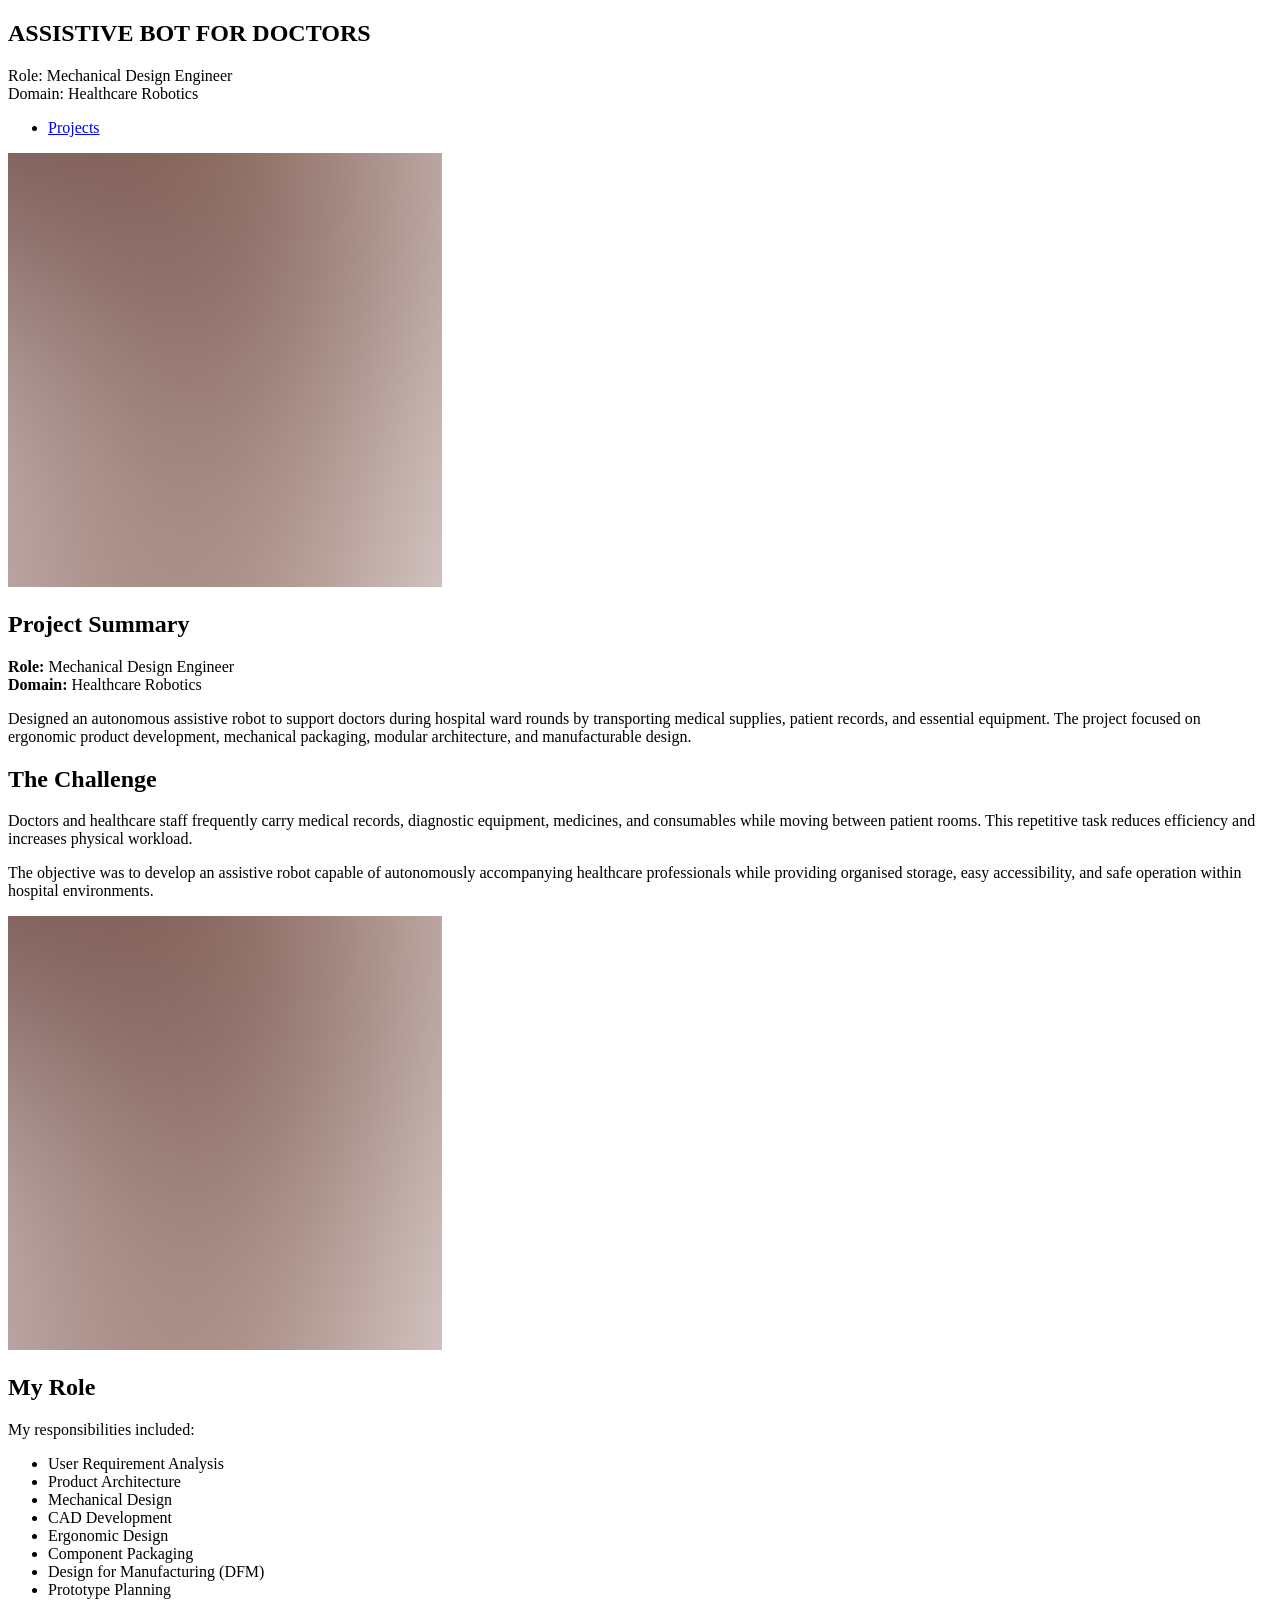
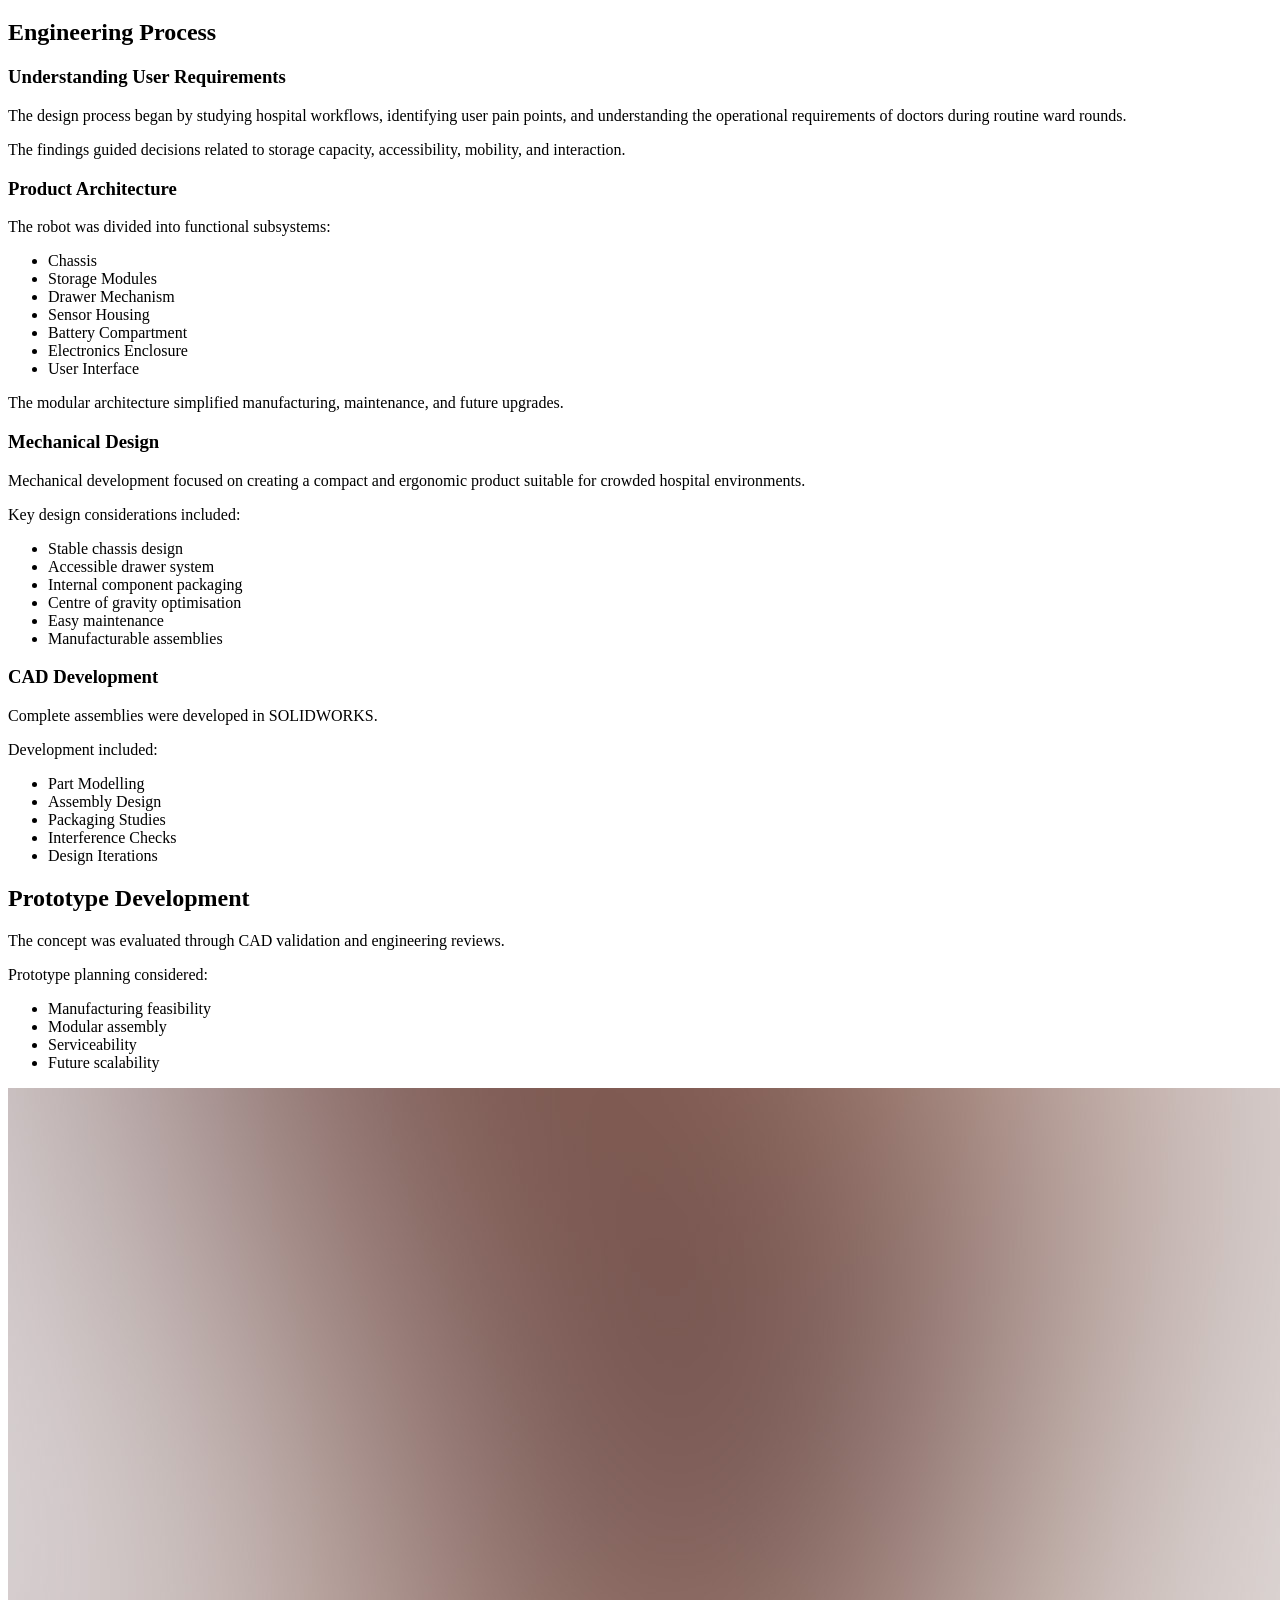
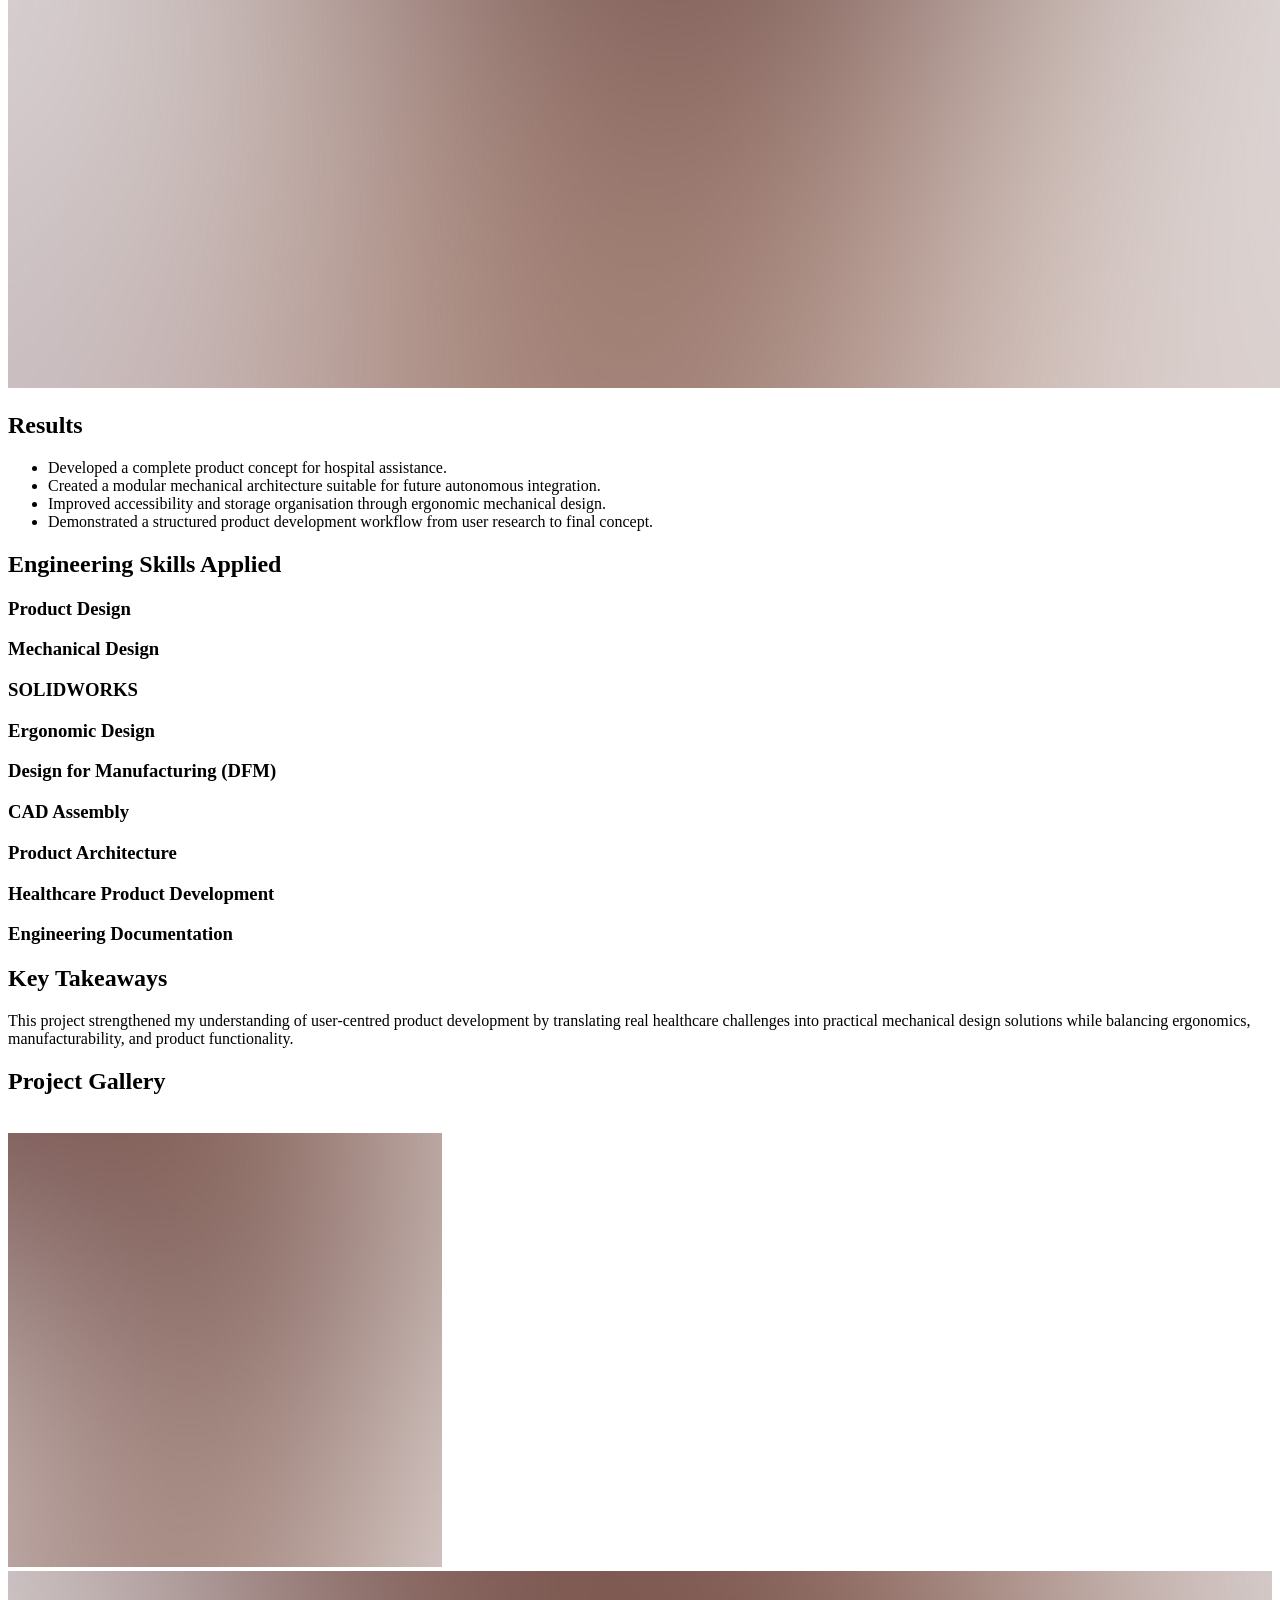
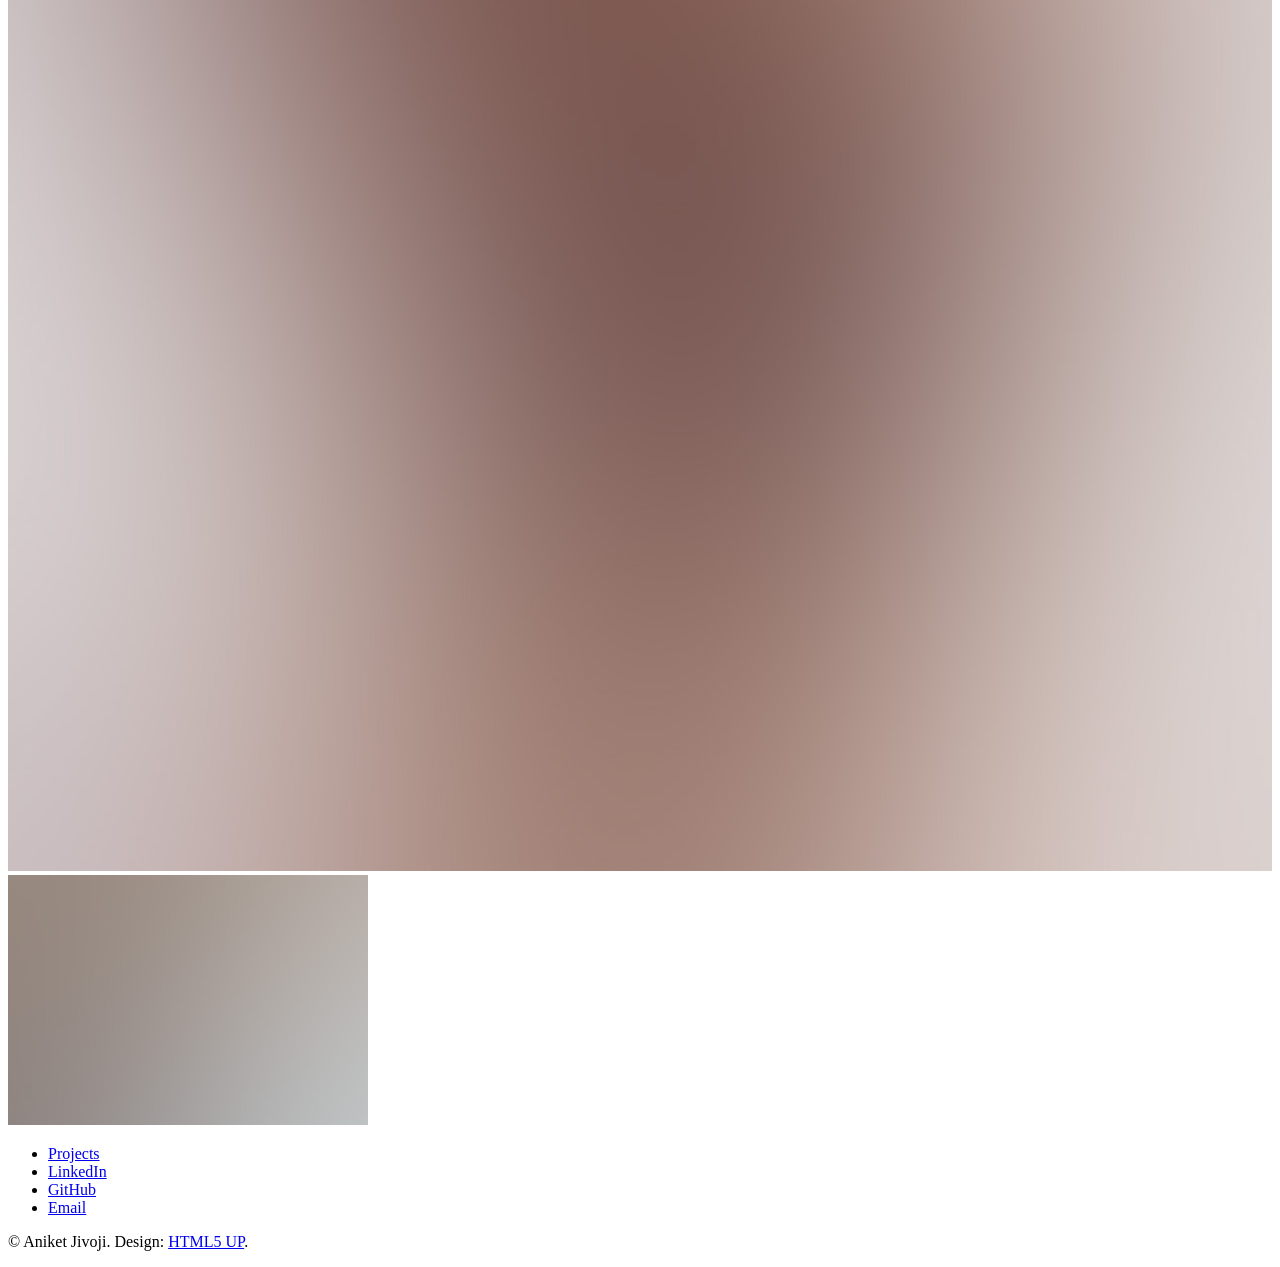
==== assistive-bot-for-doctors.html @ b78c5df2 "commit_2" ====
<!DOCTYPE HTML>
<!--
	Story by HTML5 UP
	html5up.net | @ajlkn
	Free for personal and commercial use under the CCA 3.0 license (html5up.net/license)
-->
<html>
	<head>
		<title>Assistive Bot for Doctors | Aniket Jivoji</title>
		<meta charset="utf-8" />
		<meta name="viewport" content="width=device-width, initial-scale=1, user-scalable=no" />
		<link rel="stylesheet" href="assets/css/main.css" />
		<noscript><link rel="stylesheet" href="assets/css/noscript.css" /></noscript>
	</head>
	<body class="is-preload">

		<!-- Wrapper -->
			<div id="wrapper" class="divided">

				<!-- Hero -->
					<section class="banner style1 orient-left content-align-left image-position-right fullscreen onload-image-fade-in onload-content-fade-right">
						<div class="content">
							<h1>ASSISTIVE BOT FOR DOCTORS</h1>
							<p class="major">Role: Mechanical Design Engineer<br />Domain: Healthcare Robotics</p>
							<ul class="actions stacked">
								<li><a href="index.html#projects" class="button big wide">Projects</a></li>
							</ul>
						</div>
						<div class="image">
							<img src="images/pic02.jpg" alt="Assistive bot for doctors project" />
						</div>
					</section>

				<!-- Project Summary -->
					<section class="wrapper style1 align-left">
						<div class="inner">
							<h2>Project Summary</h2>
							<p><strong>Role:</strong> Mechanical Design Engineer<br /><strong>Domain:</strong> Healthcare Robotics</p>
							<p>Designed an autonomous assistive robot to support doctors during hospital ward rounds by transporting medical supplies, patient records, and essential equipment. The project focused on ergonomic product development, mechanical packaging, modular architecture, and manufacturable design.</p>
						</div>
					</section>

				<!-- The Challenge -->
					<section class="spotlight style1 orient-right content-align-left image-position-center onscroll-image-fade-in">
						<div class="content">
							<h2>The Challenge</h2>
							<p>Doctors and healthcare staff frequently carry medical records, diagnostic equipment, medicines, and consumables while moving between patient rooms. This repetitive task reduces efficiency and increases physical workload.</p>
							<p>The objective was to develop an assistive robot capable of autonomously accompanying healthcare professionals while providing organised storage, easy accessibility, and safe operation within hospital environments.</p>
						</div>
						<div class="image">
							<img src="images/pic02.jpg" alt="Assistive bot for doctors project" />
						</div>
					</section>

				<!-- My Role -->
					<section class="wrapper style1 align-left">
						<div class="inner">
							<h2>My Role</h2>
							<p>My responsibilities included:</p>
							<ul>
								<li>User Requirement Analysis</li>
								<li>Product Architecture</li>
								<li>Mechanical Design</li>
								<li>CAD Development</li>
								<li>Ergonomic Design</li>
								<li>Component Packaging</li>
								<li>Design for Manufacturing (DFM)</li>
								<li>Prototype Planning</li>
							</ul>
						</div>
					</section>

				<!-- Engineering Process -->
					<section class="wrapper style1 align-left">
						<div class="inner">
							<h2>Engineering Process</h2>
							<h3>Understanding User Requirements</h3>
							<p>The design process began by studying hospital workflows, identifying user pain points, and understanding the operational requirements of doctors during routine ward rounds.</p>
							<p>The findings guided decisions related to storage capacity, accessibility, mobility, and interaction.</p>
							<h3>Product Architecture</h3>
							<p>The robot was divided into functional subsystems:</p>
							<ul>
								<li>Chassis</li>
								<li>Storage Modules</li>
								<li>Drawer Mechanism</li>
								<li>Sensor Housing</li>
								<li>Battery Compartment</li>
								<li>Electronics Enclosure</li>
								<li>User Interface</li>
							</ul>
							<p>The modular architecture simplified manufacturing, maintenance, and future upgrades.</p>
							<h3>Mechanical Design</h3>
							<p>Mechanical development focused on creating a compact and ergonomic product suitable for crowded hospital environments.</p>
							<p>Key design considerations included:</p>
							<ul>
								<li>Stable chassis design</li>
								<li>Accessible drawer system</li>
								<li>Internal component packaging</li>
								<li>Centre of gravity optimisation</li>
								<li>Easy maintenance</li>
								<li>Manufacturable assemblies</li>
							</ul>
							<h3>CAD Development</h3>
							<p>Complete assemblies were developed in SOLIDWORKS.</p>
							<p>Development included:</p>
							<ul>
								<li>Part Modelling</li>
								<li>Assembly Design</li>
								<li>Packaging Studies</li>
								<li>Interference Checks</li>
								<li>Design Iterations</li>
							</ul>
						</div>
					</section>

				<!-- Prototype Development / Manufacturing -->
					<section class="spotlight style1 orient-left content-align-left image-position-center onscroll-image-fade-in">
						<div class="content">
							<h2>Prototype Development</h2>
							<p>The concept was evaluated through CAD validation and engineering reviews.</p>
							<p>Prototype planning considered:</p>
							<ul>
								<li>Manufacturing feasibility</li>
								<li>Modular assembly</li>
								<li>Serviceability</li>
								<li>Future scalability</li>
							</ul>
						</div>
						<div class="image">
							<img src="images/spotlight02.jpg" alt="Assistive bot for doctors prototype development" />
						</div>
					</section>

				<!-- Results -->
					<section class="wrapper style1 align-left">
						<div class="inner">
							<h2>Results</h2>
							<ul>
								<li>Developed a complete product concept for hospital assistance.</li>
								<li>Created a modular mechanical architecture suitable for future autonomous integration.</li>
								<li>Improved accessibility and storage organisation through ergonomic mechanical design.</li>
								<li>Demonstrated a structured product development workflow from user research to final concept.</li>
							</ul>
						</div>
					</section>

				<!-- Engineering Skills Applied -->
					<section class="wrapper style1 align-center">
						<div class="inner">
							<h2>Engineering Skills Applied</h2>
							<div class="items style1 medium onscroll-fade-in">
								<section><span class="icon solid style2 major fa-cube"></span><h3>Product Design</h3></section>
								<section><span class="icon solid style2 major fa-cogs"></span><h3>Mechanical Design</h3></section>
								<section><span class="icon solid style2 major fa-drafting-compass"></span><h3>SOLIDWORKS</h3></section>
								<section><span class="icon solid style2 major fa-user-check"></span><h3>Ergonomic Design</h3></section>
								<section><span class="icon solid style2 major fa-industry"></span><h3>Design for Manufacturing (DFM)</h3></section>
								<section><span class="icon solid style2 major fa-cubes"></span><h3>CAD Assembly</h3></section>
								<section><span class="icon solid style2 major fa-project-diagram"></span><h3>Product Architecture</h3></section>
								<section><span class="icon solid style2 major fa-briefcase-medical"></span><h3>Healthcare Product Development</h3></section>
								<section><span class="icon solid style2 major fa-clipboard-check"></span><h3>Engineering Documentation</h3></section>
							</div>
						</div>
					</section>

				<!-- Key Takeaways -->
					<section class="wrapper style1 align-left">
						<div class="inner">
							<h2>Key Takeaways</h2>
							<p>This project strengthened my understanding of user-centred product development by translating real healthcare challenges into practical mechanical design solutions while balancing ergonomics, manufacturability, and product functionality.</p>
						</div>
					</section>

				<!-- Project Gallery -->
					<section class="wrapper style1 align-center">
						<div class="inner">
							<h2>Project Gallery</h2>
						</div>
						<div class="gallery style2 medium lightbox onscroll-fade-in">
							<article><a href="images/pic02.jpg" class="image"><img src="images/pic02.jpg" alt="Assistive bot for doctors project" /></a></article>
							<article><a href="images/spotlight02.jpg" class="image"><img src="images/spotlight02.jpg" alt="Assistive bot for doctors prototype development" /></a></article>
							<article><a href="images/gallery/fulls/02.jpg" class="image"><img src="images/gallery/thumbs/02.jpg" alt="Assistive bot for doctors engineering process" /></a></article>
						</div>
					</section>

				<!-- Footer -->
					<footer class="wrapper style1 align-center">
						<div class="inner">
							<ul class="icons">
								<li><a href="index.html#projects" class="icon solid style2 fa-arrow-left"><span class="label">Projects</span></a></li>
								<li><a href="https://linkedin.com/in/aniket-jivoji" class="icon brands style2 fa-linkedin-in"><span class="label">LinkedIn</span></a></li>
								<li><a href="https://github.com/aniketjivoji" class="icon brands style2 fa-github"><span class="label">GitHub</span></a></li>
								<li><a href="mailto:aniketjivoji@gmail.com" class="icon style2 fa-envelope"><span class="label">Email</span></a></li>
							</ul>
							<p>&copy; Aniket Jivoji. Design: <a href="https://html5up.net">HTML5 UP</a>.</p>
						</div>
					</footer>

			</div>

		<!-- Scripts -->
			<script src="assets/js/jquery.min.js"></script>
			<script src="assets/js/jquery.scrollex.min.js"></script>
			<script src="assets/js/jquery.scrolly.min.js"></script>
			<script src="assets/js/browser.min.js"></script>
			<script src="assets/js/breakpoints.min.js"></script>
			<script src="assets/js/util.js"></script>
			<script src="assets/js/main.js"></script>

	</body>
</html>
---- assets/css/main.css ----
@import url(fontawesome-all.min.css);
@import url("https://fonts.googleapis.com/css?family=Source+Sans+Pro:300,300i,400,400i");

/*
	Story by HTML5 UP
	html5up.net | @ajlkn
	Free for personal and commercial use under the CCA 3.0 license (html5up.net/license)
*/

html, body, div, span, applet, object,
iframe, h1, h2, h3, h4, h5, h6, p, blockquote,
pre, a, abbr, acronym, address, big, cite,
code, del, dfn, em, img, ins, kbd, q, s, samp,
small, strike, strong, sub, sup, tt, var, b,
u, i, center, dl, dt, dd, ol, ul, li, fieldset,
form, label, legend, table, caption, tbody,
tfoot, thead, tr, th, td, article, aside,
canvas, details, embed, figure, figcaption,
footer, header, hgroup, menu, nav, output, ruby,
section, summary, time, mark, audio, video {
	margin: 0;
	padding: 0;
	border: 0;
	font-size: 100%;
	font: inherit;
	vertical-align: baseline;}

article, aside, details, figcaption, figure,
footer, header, hgroup, menu, nav, section {
	display: block;}

body {
	line-height: 1;
}

ol, ul {
	list-style: none;
}

blockquote, q {
	quotes: none;
}

	blockquote:before, blockquote:after, q:before, q:after {
		content: '';
		content: none;
	}

table {
	border-collapse: collapse;
	border-spacing: 0;
}

body {
	-webkit-text-size-adjust: none;
}

mark {
	background-color: transparent;
	color: inherit;
}

input::-moz-focus-inner {
	border: 0;
	padding: 0;
}

input, select, textarea {
	-moz-appearance: none;
	-webkit-appearance: none;
	-ms-appearance: none;
	appearance: none;
}

/* Basic */

	@-ms-viewport {
		width: device-width;
	}

	body {
		-ms-overflow-style: scrollbar;
	}

	@media screen and (max-width: 480px) {

		html, body {
			min-width: 320px;
		}

	}

	html {
		box-sizing: border-box;
	}

	*, *:before, *:after {
		box-sizing: inherit;
	}

	body {
		background: #ffffff;
	}

		body.is-preload *, body.is-preload *:before, body.is-preload *:after {
			-moz-animation: none !important;
			-webkit-animation: none !important;
			-ms-animation: none !important;
			animation: none !important;
			-moz-transition: none !important;
			-webkit-transition: none !important;
			-ms-transition: none !important;
			transition: none !important;
		}

/* Type */

	html {
		font-size: 18pt;
	}

		@media screen and (max-width: 1680px) {

			html {
				font-size: 14pt;
			}

		}

		@media screen and (max-width: 1280px) {

			html {
				font-size: 12pt;
			}

		}

		@media screen and (max-width: 736px) {

			html {
				font-size: 11pt;
			}

		}

		@media screen and (max-width: 360px) {

			html {
				font-size: 10pt;
			}

		}

	body {
		background-color: #ffffff;
		color: #000000;
	}

	body, input, select, textarea {
		font-family: "Source Sans Pro", Helvetica, sans-serif;
		font-size: 1rem;
		font-weight: 300;
		line-height: 1.65;
	}

	a {
		-moz-transition: color 0.2s ease-in-out;
		-webkit-transition: color 0.2s ease-in-out;
		-ms-transition: color 0.2s ease-in-out;
		transition: color 0.2s ease-in-out;
		text-decoration: underline;
	}

		a:hover {
			text-decoration: none;
		}

	strong, b {
		font-weight: 400;
	}

	em, i {
		font-style: italic;
	}

	p {
		margin: 0 0 2rem 0;
	}

		p.major {
			font-size: 1.25rem;
		}

	h1, h2, h3, h4, h5, h6 {
		font-weight: 300;
		line-height: 1.375;
		letter-spacing: -0.05em;
		margin: 0 0 1rem 0;
	}

		h1 a, h2 a, h3 a, h4 a, h5 a, h6 a {
			color: inherit;
			text-decoration: none;
		}

	h1 {
		font-size: 3.5rem;
		line-height: 1.2;
	}

	h2 {
		font-size: 2.25rem;
	}

	h3 {
		font-size: 1.5rem;
	}

	h4 {
		font-size: 1.1rem;
	}

	h5 {
		font-size: 0.9rem;
	}

	h6 {
		font-size: 0.7rem;
	}

	sub {
		font-size: 0.8rem;
		position: relative;
		top: 0.5rem;
	}

	sup {
		font-size: 0.8rem;
		position: relative;
		top: -0.5rem;
	}

	blockquote {
		border-left: solid 4px;
		font-style: italic;
		margin: 0 0 2rem 0;
		padding: 0.5rem 0 0.5rem 2rem;
	}

	code {
		border-radius: 4px;
		font-family: "Courier New", monospace;
		font-size: 0.9em;
		margin: 0 0.25rem;
		padding: 0.25rem 0.325rem;
	}

	pre {
		-webkit-overflow-scrolling: touch;
		font-family: "Courier New", monospace;
		font-size: 0.9em;
		margin: 0 0 2rem 0;
	}

		pre code {
			display: block;
			line-height: 1.5;
			padding: 0.75rem 1rem;
			overflow-x: auto;
		}

	hr {
		border: 0;
		border-bottom: solid 1px;
		margin: 2.5rem 0;
	}

		hr.major {
			margin: 3.5rem 0;
		}

	.align-left {
		text-align: left;
	}

	.align-center {
		text-align: center;
	}

	.align-right {
		text-align: right;
	}

	@media screen and (max-width: 736px) {

		p.major {
			font-size: 1.1rem;
		}

		h1 {
			font-size: 2.5rem;
		}

		h2 {
			font-size: 2rem;
		}

		h3 {
			font-size: 1.25rem;
		}

		h4 {
			font-size: 1rem;
		}

	}

	input, select, textarea {
		color: #000000;
	}

	a {
		color: #000000;
	}

		a:hover {
			color: #47D3E5;
		}

	strong, b {
		color: #000000;
	}

	h1, h2, h3, h4, h5, h6 {
		color: #000000;
	}

	blockquote {
		border-left-color: rgba(0, 0, 0, 0.2);
	}

	code {
		background: rgba(0, 0, 0, 0.05);
		border-color: rgba(0, 0, 0, 0.2);
	}

	hr {
		border-bottom-color: rgba(0, 0, 0, 0.2);
	}

/* Row */

	.row {
		display: flex;
		flex-wrap: wrap;
		box-sizing: border-box;
		align-items: stretch;
	}

		.row > * {
			box-sizing: border-box;
		}

		.row.gtr-uniform > * > :last-child {
			margin-bottom: 0;
		}

		.row.aln-left {
			justify-content: flex-start;
		}

		.row.aln-center {
			justify-content: center;
		}

		.row.aln-right {
			justify-content: flex-end;
		}

		.row.aln-top {
			align-items: flex-start;
		}

		.row.aln-middle {
			align-items: center;
		}

		.row.aln-bottom {
			align-items: flex-end;
		}

		.row > .imp {
			order: -1;
		}

		.row > .col-1 {
			width: 8.33333%;
		}

		.row > .off-1 {
			margin-left: 8.33333%;
		}

		.row > .col-2 {
			width: 16.66667%;
		}

		.row > .off-2 {
			margin-left: 16.66667%;
		}

		.row > .col-3 {
			width: 25%;
		}

		.row > .off-3 {
			margin-left: 25%;
		}

		.row > .col-4 {
			width: 33.33333%;
		}

		.row > .off-4 {
			margin-left: 33.33333%;
		}

		.row > .col-5 {
			width: 41.66667%;
		}

		.row > .off-5 {
			margin-left: 41.66667%;
		}

		.row > .col-6 {
			width: 50%;
		}

		.row > .off-6 {
			margin-left: 50%;
		}

		.row > .col-7 {
			width: 58.33333%;
		}

		.row > .off-7 {
			margin-left: 58.33333%;
		}

		.row > .col-8 {
			width: 66.66667%;
		}

		.row > .off-8 {
			margin-left: 66.66667%;
		}

		.row > .col-9 {
			width: 75%;
		}

		.row > .off-9 {
			margin-left: 75%;
		}

		.row > .col-10 {
			width: 83.33333%;
		}

		.row > .off-10 {
			margin-left: 83.33333%;
		}

		.row > .col-11 {
			width: 91.66667%;
		}

		.row > .off-11 {
			margin-left: 91.66667%;
		}

		.row > .col-12 {
			width: 100%;
		}

		.row > .off-12 {
			margin-left: 100%;
		}

		.row.gtr-0 {
			margin-top: 0;
			margin-left: 0rem;
		}

			.row.gtr-0 > * {
				padding: 0 0 0 0rem;
			}

			.row.gtr-0.gtr-uniform {
				margin-top: 0rem;
			}

				.row.gtr-0.gtr-uniform > * {
					padding-top: 0rem;
				}

		.row.gtr-25 {
			margin-top: 0;
			margin-left: -0.5rem;
		}

			.row.gtr-25 > * {
				padding: 0 0 0 0.5rem;
			}

			.row.gtr-25.gtr-uniform {
				margin-top: -0.5rem;
			}

				.row.gtr-25.gtr-uniform > * {
					padding-top: 0.5rem;
				}

		.row.gtr-50 {
			margin-top: 0;
			margin-left: -1rem;
		}

			.row.gtr-50 > * {
				padding: 0 0 0 1rem;
			}

			.row.gtr-50.gtr-uniform {
				margin-top: -1rem;
			}

				.row.gtr-50.gtr-uniform > * {
					padding-top: 1rem;
				}

		.row {
			margin-top: 0;
			margin-left: -2rem;
		}

			.row > * {
				padding: 0 0 0 2rem;
			}

			.row.gtr-uniform {
				margin-top: -2rem;
			}

				.row.gtr-uniform > * {
					padding-top: 2rem;
				}

		.row.gtr-150 {
			margin-top: 0;
			margin-left: -3rem;
		}

			.row.gtr-150 > * {
				padding: 0 0 0 3rem;
			}

			.row.gtr-150.gtr-uniform {
				margin-top: -3rem;
			}

				.row.gtr-150.gtr-uniform > * {
					padding-top: 3rem;
				}

		.row.gtr-200 {
			margin-top: 0;
			margin-left: -4rem;
		}

			.row.gtr-200 > * {
				padding: 0 0 0 4rem;
			}

			.row.gtr-200.gtr-uniform {
				margin-top: -4rem;
			}

				.row.gtr-200.gtr-uniform > * {
					padding-top: 4rem;
				}

		@media screen and (max-width: 1680px) {

			.row {
				display: flex;
				flex-wrap: wrap;
				box-sizing: border-box;
				align-items: stretch;
			}

				.row > * {
					box-sizing: border-box;
				}

				.row.gtr-uniform > * > :last-child {
					margin-bottom: 0;
				}

				.row.aln-left {
					justify-content: flex-start;
				}

				.row.aln-center {
					justify-content: center;
				}

				.row.aln-right {
					justify-content: flex-end;
				}

				.row.aln-top {
					align-items: flex-start;
				}

				.row.aln-middle {
					align-items: center;
				}

				.row.aln-bottom {
					align-items: flex-end;
				}

				.row > .imp-xlarge {
					order: -1;
				}

				.row > .col-1-xlarge {
					width: 8.33333%;
				}

				.row > .off-1-xlarge {
					margin-left: 8.33333%;
				}

				.row > .col-2-xlarge {
					width: 16.66667%;
				}

				.row > .off-2-xlarge {
					margin-left: 16.66667%;
				}

				.row > .col-3-xlarge {
					width: 25%;
				}

				.row > .off-3-xlarge {
					margin-left: 25%;
				}

				.row > .col-4-xlarge {
					width: 33.33333%;
				}

				.row > .off-4-xlarge {
					margin-left: 33.33333%;
				}

				.row > .col-5-xlarge {
					width: 41.66667%;
				}

				.row > .off-5-xlarge {
					margin-left: 41.66667%;
				}

				.row > .col-6-xlarge {
					width: 50%;
				}

				.row > .off-6-xlarge {
					margin-left: 50%;
				}

				.row > .col-7-xlarge {
					width: 58.33333%;
				}

				.row > .off-7-xlarge {
					margin-left: 58.33333%;
				}

				.row > .col-8-xlarge {
					width: 66.66667%;
				}

				.row > .off-8-xlarge {
					margin-left: 66.66667%;
				}

				.row > .col-9-xlarge {
					width: 75%;
				}

				.row > .off-9-xlarge {
					margin-left: 75%;
				}

				.row > .col-10-xlarge {
					width: 83.33333%;
				}

				.row > .off-10-xlarge {
					margin-left: 83.33333%;
				}

				.row > .col-11-xlarge {
					width: 91.66667%;
				}

				.row > .off-11-xlarge {
					margin-left: 91.66667%;
				}

				.row > .col-12-xlarge {
					width: 100%;
				}

				.row > .off-12-xlarge {
					margin-left: 100%;
				}

				.row.gtr-0 {
					margin-top: 0;
					margin-left: 0rem;
				}

					.row.gtr-0 > * {
						padding: 0 0 0 0rem;
					}

					.row.gtr-0.gtr-uniform {
						margin-top: 0rem;
					}

						.row.gtr-0.gtr-uniform > * {
							padding-top: 0rem;
						}

				.row.gtr-25 {
					margin-top: 0;
					margin-left: -0.5rem;
				}

					.row.gtr-25 > * {
						padding: 0 0 0 0.5rem;
					}

					.row.gtr-25.gtr-uniform {
						margin-top: -0.5rem;
					}

						.row.gtr-25.gtr-uniform > * {
							padding-top: 0.5rem;
						}

				.row.gtr-50 {
					margin-top: 0;
					margin-left: -1rem;
				}

					.row.gtr-50 > * {
						padding: 0 0 0 1rem;
					}

					.row.gtr-50.gtr-uniform {
						margin-top: -1rem;
					}

						.row.gtr-50.gtr-uniform > * {
							padding-top: 1rem;
						}

				.row {
					margin-top: 0;
					margin-left: -2rem;
				}

					.row > * {
						padding: 0 0 0 2rem;
					}

					.row.gtr-uniform {
						margin-top: -2rem;
					}

						.row.gtr-uniform > * {
							padding-top: 2rem;
						}

				.row.gtr-150 {
					margin-top: 0;
					margin-left: -3rem;
				}

					.row.gtr-150 > * {
						padding: 0 0 0 3rem;
					}

					.row.gtr-150.gtr-uniform {
						margin-top: -3rem;
					}

						.row.gtr-150.gtr-uniform > * {
							padding-top: 3rem;
						}

				.row.gtr-200 {
					margin-top: 0;
					margin-left: -4rem;
				}

					.row.gtr-200 > * {
						padding: 0 0 0 4rem;
					}

					.row.gtr-200.gtr-uniform {
						margin-top: -4rem;
					}

						.row.gtr-200.gtr-uniform > * {
							padding-top: 4rem;
						}

		}

		@media screen and (max-width: 1280px) {

			.row {
				display: flex;
				flex-wrap: wrap;
				box-sizing: border-box;
				align-items: stretch;
			}

				.row > * {
					box-sizing: border-box;
				}

				.row.gtr-uniform > * > :last-child {
					margin-bottom: 0;
				}

				.row.aln-left {
					justify-content: flex-start;
				}

				.row.aln-center {
					justify-content: center;
				}

				.row.aln-right {
					justify-content: flex-end;
				}

				.row.aln-top {
					align-items: flex-start;
				}

				.row.aln-middle {
					align-items: center;
				}

				.row.aln-bottom {
					align-items: flex-end;
				}

				.row > .imp-large {
					order: -1;
				}

				.row > .col-1-large {
					width: 8.33333%;
				}

				.row > .off-1-large {
					margin-left: 8.33333%;
				}

				.row > .col-2-large {
					width: 16.66667%;
				}

				.row > .off-2-large {
					margin-left: 16.66667%;
				}

				.row > .col-3-large {
					width: 25%;
				}

				.row > .off-3-large {
					margin-left: 25%;
				}

				.row > .col-4-large {
					width: 33.33333%;
				}

				.row > .off-4-large {
					margin-left: 33.33333%;
				}

				.row > .col-5-large {
					width: 41.66667%;
				}

				.row > .off-5-large {
					margin-left: 41.66667%;
				}

				.row > .col-6-large {
					width: 50%;
				}

				.row > .off-6-large {
					margin-left: 50%;
				}

				.row > .col-7-large {
					width: 58.33333%;
				}

				.row > .off-7-large {
					margin-left: 58.33333%;
				}

				.row > .col-8-large {
					width: 66.66667%;
				}

				.row > .off-8-large {
					margin-left: 66.66667%;
				}

				.row > .col-9-large {
					width: 75%;
				}

				.row > .off-9-large {
					margin-left: 75%;
				}

				.row > .col-10-large {
					width: 83.33333%;
				}

				.row > .off-10-large {
					margin-left: 83.33333%;
				}

				.row > .col-11-large {
					width: 91.66667%;
				}

				.row > .off-11-large {
					margin-left: 91.66667%;
				}

				.row > .col-12-large {
					width: 100%;
				}

				.row > .off-12-large {
					margin-left: 100%;
				}

				.row.gtr-0 {
					margin-top: 0;
					margin-left: 0rem;
				}

					.row.gtr-0 > * {
						padding: 0 0 0 0rem;
					}

					.row.gtr-0.gtr-uniform {
						margin-top: 0rem;
					}

						.row.gtr-0.gtr-uniform > * {
							padding-top: 0rem;
						}

				.row.gtr-25 {
					margin-top: 0;
					margin-left: -0.5rem;
				}

					.row.gtr-25 > * {
						padding: 0 0 0 0.5rem;
					}

					.row.gtr-25.gtr-uniform {
						margin-top: -0.5rem;
					}

						.row.gtr-25.gtr-uniform > * {
							padding-top: 0.5rem;
						}

				.row.gtr-50 {
					margin-top: 0;
					margin-left: -1rem;
				}

					.row.gtr-50 > * {
						padding: 0 0 0 1rem;
					}

					.row.gtr-50.gtr-uniform {
						margin-top: -1rem;
					}

						.row.gtr-50.gtr-uniform > * {
							padding-top: 1rem;
						}

				.row {
					margin-top: 0;
					margin-left: -2rem;
				}

					.row > * {
						padding: 0 0 0 2rem;
					}

					.row.gtr-uniform {
						margin-top: -2rem;
					}

						.row.gtr-uniform > * {
							padding-top: 2rem;
						}

				.row.gtr-150 {
					margin-top: 0;
					margin-left: -3rem;
				}

					.row.gtr-150 > * {
						padding: 0 0 0 3rem;
					}

					.row.gtr-150.gtr-uniform {
						margin-top: -3rem;
					}

						.row.gtr-150.gtr-uniform > * {
							padding-top: 3rem;
						}

				.row.gtr-200 {
					margin-top: 0;
					margin-left: -4rem;
				}

					.row.gtr-200 > * {
						padding: 0 0 0 4rem;
					}

					.row.gtr-200.gtr-uniform {
						margin-top: -4rem;
					}

						.row.gtr-200.gtr-uniform > * {
							padding-top: 4rem;
						}

		}

		@media screen and (max-width: 980px) {

			.row {
				display: flex;
				flex-wrap: wrap;
				box-sizing: border-box;
				align-items: stretch;
			}

				.row > * {
					box-sizing: border-box;
				}

				.row.gtr-uniform > * > :last-child {
					margin-bottom: 0;
				}

				.row.aln-left {
					justify-content: flex-start;
				}

				.row.aln-center {
					justify-content: center;
				}

				.row.aln-right {
					justify-content: flex-end;
				}

				.row.aln-top {
					align-items: flex-start;
				}

				.row.aln-middle {
					align-items: center;
				}

				.row.aln-bottom {
					align-items: flex-end;
				}

				.row > .imp-medium {
					order: -1;
				}

				.row > .col-1-medium {
					width: 8.33333%;
				}

				.row > .off-1-medium {
					margin-left: 8.33333%;
				}

				.row > .col-2-medium {
					width: 16.66667%;
				}

				.row > .off-2-medium {
					margin-left: 16.66667%;
				}

				.row > .col-3-medium {
					width: 25%;
				}

				.row > .off-3-medium {
					margin-left: 25%;
				}

				.row > .col-4-medium {
					width: 33.33333%;
				}

				.row > .off-4-medium {
					margin-left: 33.33333%;
				}

				.row > .col-5-medium {
					width: 41.66667%;
				}

				.row > .off-5-medium {
					margin-left: 41.66667%;
				}

				.row > .col-6-medium {
					width: 50%;
				}

				.row > .off-6-medium {
					margin-left: 50%;
				}

				.row > .col-7-medium {
					width: 58.33333%;
				}

				.row > .off-7-medium {
					margin-left: 58.33333%;
				}

				.row > .col-8-medium {
					width: 66.66667%;
				}

				.row > .off-8-medium {
					margin-left: 66.66667%;
				}

				.row > .col-9-medium {
					width: 75%;
				}

				.row > .off-9-medium {
					margin-left: 75%;
				}

				.row > .col-10-medium {
					width: 83.33333%;
				}

				.row > .off-10-medium {
					margin-left: 83.33333%;
				}

				.row > .col-11-medium {
					width: 91.66667%;
				}

				.row > .off-11-medium {
					margin-left: 91.66667%;
				}

				.row > .col-12-medium {
					width: 100%;
				}

				.row > .off-12-medium {
					margin-left: 100%;
				}

				.row.gtr-0 {
					margin-top: 0;
					margin-left: 0rem;
				}

					.row.gtr-0 > * {
						padding: 0 0 0 0rem;
					}

					.row.gtr-0.gtr-uniform {
						margin-top: 0rem;
					}

						.row.gtr-0.gtr-uniform > * {
							padding-top: 0rem;
						}

				.row.gtr-25 {
					margin-top: 0;
					margin-left: -0.5rem;
				}

					.row.gtr-25 > * {
						padding: 0 0 0 0.5rem;
					}

					.row.gtr-25.gtr-uniform {
						margin-top: -0.5rem;
					}

						.row.gtr-25.gtr-uniform > * {
							padding-top: 0.5rem;
						}

				.row.gtr-50 {
					margin-top: 0;
					margin-left: -1rem;
				}

					.row.gtr-50 > * {
						padding: 0 0 0 1rem;
					}

					.row.gtr-50.gtr-uniform {
						margin-top: -1rem;
					}

						.row.gtr-50.gtr-uniform > * {
							padding-top: 1rem;
						}

				.row {
					margin-top: 0;
					margin-left: -2rem;
				}

					.row > * {
						padding: 0 0 0 2rem;
					}

					.row.gtr-uniform {
						margin-top: -2rem;
					}

						.row.gtr-uniform > * {
							padding-top: 2rem;
						}

				.row.gtr-150 {
					margin-top: 0;
					margin-left: -3rem;
				}

					.row.gtr-150 > * {
						padding: 0 0 0 3rem;
					}

					.row.gtr-150.gtr-uniform {
						margin-top: -3rem;
					}

						.row.gtr-150.gtr-uniform > * {
							padding-top: 3rem;
						}

				.row.gtr-200 {
					margin-top: 0;
					margin-left: -4rem;
				}

					.row.gtr-200 > * {
						padding: 0 0 0 4rem;
					}

					.row.gtr-200.gtr-uniform {
						margin-top: -4rem;
					}

						.row.gtr-200.gtr-uniform > * {
							padding-top: 4rem;
						}

		}

		@media screen and (max-width: 736px) {

			.row {
				display: flex;
				flex-wrap: wrap;
				box-sizing: border-box;
				align-items: stretch;
			}

				.row > * {
					box-sizing: border-box;
				}

				.row.gtr-uniform > * > :last-child {
					margin-bottom: 0;
				}

				.row.aln-left {
					justify-content: flex-start;
				}

				.row.aln-center {
					justify-content: center;
				}

				.row.aln-right {
					justify-content: flex-end;
				}

				.row.aln-top {
					align-items: flex-start;
				}

				.row.aln-middle {
					align-items: center;
				}

				.row.aln-bottom {
					align-items: flex-end;
				}

				.row > .imp-small {
					order: -1;
				}

				.row > .col-1-small {
					width: 8.33333%;
				}

				.row > .off-1-small {
					margin-left: 8.33333%;
				}

				.row > .col-2-small {
					width: 16.66667%;
				}

				.row > .off-2-small {
					margin-left: 16.66667%;
				}

				.row > .col-3-small {
					width: 25%;
				}

				.row > .off-3-small {
					margin-left: 25%;
				}

				.row > .col-4-small {
					width: 33.33333%;
				}

				.row > .off-4-small {
					margin-left: 33.33333%;
				}

				.row > .col-5-small {
					width: 41.66667%;
				}

				.row > .off-5-small {
					margin-left: 41.66667%;
				}

				.row > .col-6-small {
					width: 50%;
				}

				.row > .off-6-small {
					margin-left: 50%;
				}

				.row > .col-7-small {
					width: 58.33333%;
				}

				.row > .off-7-small {
					margin-left: 58.33333%;
				}

				.row > .col-8-small {
					width: 66.66667%;
				}

				.row > .off-8-small {
					margin-left: 66.66667%;
				}

				.row > .col-9-small {
					width: 75%;
				}

				.row > .off-9-small {
					margin-left: 75%;
				}

				.row > .col-10-small {
					width: 83.33333%;
				}

				.row > .off-10-small {
					margin-left: 83.33333%;
				}

				.row > .col-11-small {
					width: 91.66667%;
				}

				.row > .off-11-small {
					margin-left: 91.66667%;
				}

				.row > .col-12-small {
					width: 100%;
				}

				.row > .off-12-small {
					margin-left: 100%;
				}

				.row.gtr-0 {
					margin-top: 0;
					margin-left: 0rem;
				}

					.row.gtr-0 > * {
						padding: 0 0 0 0rem;
					}

					.row.gtr-0.gtr-uniform {
						margin-top: 0rem;
					}

						.row.gtr-0.gtr-uniform > * {
							padding-top: 0rem;
						}

				.row.gtr-25 {
					margin-top: 0;
					margin-left: -0.5rem;
				}

					.row.gtr-25 > * {
						padding: 0 0 0 0.5rem;
					}

					.row.gtr-25.gtr-uniform {
						margin-top: -0.5rem;
					}

						.row.gtr-25.gtr-uniform > * {
							padding-top: 0.5rem;
						}

				.row.gtr-50 {
					margin-top: 0;
					margin-left: -1rem;
				}

					.row.gtr-50 > * {
						padding: 0 0 0 1rem;
					}

					.row.gtr-50.gtr-uniform {
						margin-top: -1rem;
					}

						.row.gtr-50.gtr-uniform > * {
							padding-top: 1rem;
						}

				.row {
					margin-top: 0;
					margin-left: -2rem;
				}

					.row > * {
						padding: 0 0 0 2rem;
					}

					.row.gtr-uniform {
						margin-top: -2rem;
					}

						.row.gtr-uniform > * {
							padding-top: 2rem;
						}

				.row.gtr-150 {
					margin-top: 0;
					margin-left: -3rem;
				}

					.row.gtr-150 > * {
						padding: 0 0 0 3rem;
					}

					.row.gtr-150.gtr-uniform {
						margin-top: -3rem;
					}

						.row.gtr-150.gtr-uniform > * {
							padding-top: 3rem;
						}

				.row.gtr-200 {
					margin-top: 0;
					margin-left: -4rem;
				}

					.row.gtr-200 > * {
						padding: 0 0 0 4rem;
					}

					.row.gtr-200.gtr-uniform {
						margin-top: -4rem;
					}

						.row.gtr-200.gtr-uniform > * {
							padding-top: 4rem;
						}

		}

		@media screen and (max-width: 480px) {

			.row {
				display: flex;
				flex-wrap: wrap;
				box-sizing: border-box;
				align-items: stretch;
			}

				.row > * {
					box-sizing: border-box;
				}

				.row.gtr-uniform > * > :last-child {
					margin-bottom: 0;
				}

				.row.aln-left {
					justify-content: flex-start;
				}

				.row.aln-center {
					justify-content: center;
				}

				.row.aln-right {
					justify-content: flex-end;
				}

				.row.aln-top {
					align-items: flex-start;
				}

				.row.aln-middle {
					align-items: center;
				}

				.row.aln-bottom {
					align-items: flex-end;
				}

				.row > .imp-xsmall {
					order: -1;
				}

				.row > .col-1-xsmall {
					width: 8.33333%;
				}

				.row > .off-1-xsmall {
					margin-left: 8.33333%;
				}

				.row > .col-2-xsmall {
					width: 16.66667%;
				}

				.row > .off-2-xsmall {
					margin-left: 16.66667%;
				}

				.row > .col-3-xsmall {
					width: 25%;
				}

				.row > .off-3-xsmall {
					margin-left: 25%;
				}

				.row > .col-4-xsmall {
					width: 33.33333%;
				}

				.row > .off-4-xsmall {
					margin-left: 33.33333%;
				}

				.row > .col-5-xsmall {
					width: 41.66667%;
				}

				.row > .off-5-xsmall {
					margin-left: 41.66667%;
				}

				.row > .col-6-xsmall {
					width: 50%;
				}

				.row > .off-6-xsmall {
					margin-left: 50%;
				}

				.row > .col-7-xsmall {
					width: 58.33333%;
				}

				.row > .off-7-xsmall {
					margin-left: 58.33333%;
				}

				.row > .col-8-xsmall {
					width: 66.66667%;
				}

				.row > .off-8-xsmall {
					margin-left: 66.66667%;
				}

				.row > .col-9-xsmall {
					width: 75%;
				}

				.row > .off-9-xsmall {
					margin-left: 75%;
				}

				.row > .col-10-xsmall {
					width: 83.33333%;
				}

				.row > .off-10-xsmall {
					margin-left: 83.33333%;
				}

				.row > .col-11-xsmall {
					width: 91.66667%;
				}

				.row > .off-11-xsmall {
					margin-left: 91.66667%;
				}

				.row > .col-12-xsmall {
					width: 100%;
				}

				.row > .off-12-xsmall {
					margin-left: 100%;
				}

				.row.gtr-0 {
					margin-top: 0;
					margin-left: 0rem;
				}

					.row.gtr-0 > * {
						padding: 0 0 0 0rem;
					}

					.row.gtr-0.gtr-uniform {
						margin-top: 0rem;
					}

						.row.gtr-0.gtr-uniform > * {
							padding-top: 0rem;
						}

				.row.gtr-25 {
					margin-top: 0;
					margin-left: -0.5rem;
				}

					.row.gtr-25 > * {
						padding: 0 0 0 0.5rem;
					}

					.row.gtr-25.gtr-uniform {
						margin-top: -0.5rem;
					}

						.row.gtr-25.gtr-uniform > * {
							padding-top: 0.5rem;
						}

				.row.gtr-50 {
					margin-top: 0;
					margin-left: -1rem;
				}

					.row.gtr-50 > * {
						padding: 0 0 0 1rem;
					}

					.row.gtr-50.gtr-uniform {
						margin-top: -1rem;
					}

						.row.gtr-50.gtr-uniform > * {
							padding-top: 1rem;
						}

				.row {
					margin-top: 0;
					margin-left: -2rem;
				}

					.row > * {
						padding: 0 0 0 2rem;
					}

					.row.gtr-uniform {
						margin-top: -2rem;
					}

						.row.gtr-uniform > * {
							padding-top: 2rem;
						}

				.row.gtr-150 {
					margin-top: 0;
					margin-left: -3rem;
				}

					.row.gtr-150 > * {
						padding: 0 0 0 3rem;
					}

					.row.gtr-150.gtr-uniform {
						margin-top: -3rem;
					}

						.row.gtr-150.gtr-uniform > * {
							padding-top: 3rem;
						}

				.row.gtr-200 {
					margin-top: 0;
					margin-left: -4rem;
				}

					.row.gtr-200 > * {
						padding: 0 0 0 4rem;
					}

					.row.gtr-200.gtr-uniform {
						margin-top: -4rem;
					}

						.row.gtr-200.gtr-uniform > * {
							padding-top: 4rem;
						}

		}

		@media screen and (max-width: 360px) {

			.row {
				display: flex;
				flex-wrap: wrap;
				box-sizing: border-box;
				align-items: stretch;
			}

				.row > * {
					box-sizing: border-box;
				}

				.row.gtr-uniform > * > :last-child {
					margin-bottom: 0;
				}

				.row.aln-left {
					justify-content: flex-start;
				}

				.row.aln-center {
					justify-content: center;
				}

				.row.aln-right {
					justify-content: flex-end;
				}

				.row.aln-top {
					align-items: flex-start;
				}

				.row.aln-middle {
					align-items: center;
				}

				.row.aln-bottom {
					align-items: flex-end;
				}

				.row > .imp-xxsmall {
					order: -1;
				}

				.row > .col-1-xxsmall {
					width: 8.33333%;
				}

				.row > .off-1-xxsmall {
					margin-left: 8.33333%;
				}

				.row > .col-2-xxsmall {
					width: 16.66667%;
				}

				.row > .off-2-xxsmall {
					margin-left: 16.66667%;
				}

				.row > .col-3-xxsmall {
					width: 25%;
				}

				.row > .off-3-xxsmall {
					margin-left: 25%;
				}

				.row > .col-4-xxsmall {
					width: 33.33333%;
				}

				.row > .off-4-xxsmall {
					margin-left: 33.33333%;
				}

				.row > .col-5-xxsmall {
					width: 41.66667%;
				}

				.row > .off-5-xxsmall {
					margin-left: 41.66667%;
				}

				.row > .col-6-xxsmall {
					width: 50%;
				}

				.row > .off-6-xxsmall {
					margin-left: 50%;
				}

				.row > .col-7-xxsmall {
					width: 58.33333%;
				}

				.row > .off-7-xxsmall {
					margin-left: 58.33333%;
				}

				.row > .col-8-xxsmall {
					width: 66.66667%;
				}

				.row > .off-8-xxsmall {
					margin-left: 66.66667%;
				}

				.row > .col-9-xxsmall {
					width: 75%;
				}

				.row > .off-9-xxsmall {
					margin-left: 75%;
				}

				.row > .col-10-xxsmall {
					width: 83.33333%;
				}

				.row > .off-10-xxsmall {
					margin-left: 83.33333%;
				}

				.row > .col-11-xxsmall {
					width: 91.66667%;
				}

				.row > .off-11-xxsmall {
					margin-left: 91.66667%;
				}

				.row > .col-12-xxsmall {
					width: 100%;
				}

				.row > .off-12-xxsmall {
					margin-left: 100%;
				}

				.row.gtr-0 {
					margin-top: 0;
					margin-left: 0rem;
				}

					.row.gtr-0 > * {
						padding: 0 0 0 0rem;
					}

					.row.gtr-0.gtr-uniform {
						margin-top: 0rem;
					}

						.row.gtr-0.gtr-uniform > * {
							padding-top: 0rem;
						}

				.row.gtr-25 {
					margin-top: 0;
					margin-left: -0.5rem;
				}

					.row.gtr-25 > * {
						padding: 0 0 0 0.5rem;
					}

					.row.gtr-25.gtr-uniform {
						margin-top: -0.5rem;
					}

						.row.gtr-25.gtr-uniform > * {
							padding-top: 0.5rem;
						}

				.row.gtr-50 {
					margin-top: 0;
					margin-left: -1rem;
				}

					.row.gtr-50 > * {
						padding: 0 0 0 1rem;
					}

					.row.gtr-50.gtr-uniform {
						margin-top: -1rem;
					}

						.row.gtr-50.gtr-uniform > * {
							padding-top: 1rem;
						}

				.row {
					margin-top: 0;
					margin-left: -2rem;
				}

					.row > * {
						padding: 0 0 0 2rem;
					}

					.row.gtr-uniform {
						margin-top: -2rem;
					}

						.row.gtr-uniform > * {
							padding-top: 2rem;
						}

				.row.gtr-150 {
					margin-top: 0;
					margin-left: -3rem;
				}

					.row.gtr-150 > * {
						padding: 0 0 0 3rem;
					}

					.row.gtr-150.gtr-uniform {
						margin-top: -3rem;
					}

						.row.gtr-150.gtr-uniform > * {
							padding-top: 3rem;
						}

				.row.gtr-200 {
					margin-top: 0;
					margin-left: -4rem;
				}

					.row.gtr-200 > * {
						padding: 0 0 0 4rem;
					}

					.row.gtr-200.gtr-uniform {
						margin-top: -4rem;
					}

						.row.gtr-200.gtr-uniform > * {
							padding-top: 4rem;
						}

		}

/* Box */

	.box {
		border-radius: 4px;
		border: solid 1px;
		margin-bottom: 2rem;
		padding: 1.5rem;
	}

		.box > :last-child,
		.box > :last-child > :last-child,
		.box > :last-child > :last-child > :last-child {
			margin-bottom: 0;
		}

		.box.alt {
			border: 0;
			border-radius: 0;
			padding: 0;
		}

	.box {
		border-color: rgba(0, 0, 0, 0.2);
	}

/* Button */

	input[type="submit"],
	input[type="reset"],
	input[type="button"],
	button,
	.button {
		-moz-appearance: none;
		-webkit-appearance: none;
		-ms-appearance: none;
		appearance: none;
		-moz-transition: background-color 0.2s ease-in-out, box-shadow 0.2s ease-in-out, color 0.2s ease-in-out;
		-webkit-transition: background-color 0.2s ease-in-out, box-shadow 0.2s ease-in-out, color 0.2s ease-in-out;
		-ms-transition: background-color 0.2s ease-in-out, box-shadow 0.2s ease-in-out, color 0.2s ease-in-out;
		transition: background-color 0.2s ease-in-out, box-shadow 0.2s ease-in-out, color 0.2s ease-in-out;
		border: 0;
		cursor: pointer;
		display: inline-block;
		font-weight: 400;
		letter-spacing: 0.125em;
		text-align: center;
		text-decoration: none;
		text-transform: uppercase;
		white-space: nowrap;
		font-size: 0.75rem;
		max-width: 20rem;
		height: 3.75em;
		line-height: 3.75em;
		border-radius: 3.75em;
		padding: 0 2.5em;
		text-overflow: ellipsis;
		overflow: hidden;
	}

		input[type="submit"].icon:before,
		input[type="reset"].icon:before,
		input[type="button"].icon:before,
		button.icon:before,
		.button.icon:before {
			margin-right: 0.5rem;
		}

		input[type="submit"].fit,
		input[type="reset"].fit,
		input[type="button"].fit,
		button.fit,
		.button.fit {
			width: 100%;
		}

		input[type="submit"].small,
		input[type="reset"].small,
		input[type="button"].small,
		button.small,
		.button.small {
			font-size: 0.6rem;
			height: 3.325em;
			line-height: 3.325em;
			border-radius: 3.325em;
			padding: 0 2em;
		}

		input[type="submit"].large,
		input[type="reset"].large,
		input[type="button"].large,
		button.large,
		.button.large {
			font-size: 0.8rem;
			height: 4em;
			line-height: 4em;
			border-radius: 4em;
			padding: 0 3em;
		}

		input[type="submit"].wide,
		input[type="reset"].wide,
		input[type="button"].wide,
		button.wide,
		.button.wide {
			min-width: 14em;
		}

		input[type="submit"].disabled, input[type="submit"]:disabled,
		input[type="reset"].disabled,
		input[type="reset"]:disabled,
		input[type="button"].disabled,
		input[type="button"]:disabled,
		button.disabled,
		button:disabled,
		.button.disabled,
		.button:disabled {
			pointer-events: none;
			opacity: 0.25;
		}

	input[type="submit"],
	input[type="reset"],
	input[type="button"],
	button,
	.button {
		background-color: transparent;
		box-shadow: inset 0 0 0 1px rgba(0, 0, 0, 0.2);
		color: #000000 !important;
	}

		input[type="submit"]:hover,
		input[type="reset"]:hover,
		input[type="button"]:hover,
		button:hover,
		.button:hover {
			box-shadow: inset 0 0 0 1px #47D3E5;
			color: #47D3E5 !important;
		}

		input[type="submit"]:active,
		input[type="reset"]:active,
		input[type="button"]:active,
		button:active,
		.button:active {
			background-color: rgba(71, 211, 229, 0.2);
			box-shadow: inset 0 0 0 1px #47D3E5;
			color: #47D3E5 !important;
		}

		input[type="submit"].primary,
		input[type="reset"].primary,
		input[type="button"].primary,
		button.primary,
		.button.primary {
			background-color: #000000;
			box-shadow: none;
			color: #ffffff !important;
		}

			input[type="submit"].primary:hover,
			input[type="reset"].primary:hover,
			input[type="button"].primary:hover,
			button.primary:hover,
			.button.primary:hover {
				background-color: #47D3E5;
			}

			input[type="submit"].primary:active,
			input[type="reset"].primary:active,
			input[type="button"].primary:active,
			button.primary:active,
			.button.primary:active {
				background-color: #1ebdd1;
			}

/* Form */

	form {
		margin: 0 0 2rem 0;
	}

		form > :last-child {
			margin-bottom: 0;
		}

		form > .fields {
			display: -moz-flex;
			display: -webkit-flex;
			display: -ms-flex;
			display: flex;
			-moz-flex-wrap: wrap;
			-webkit-flex-wrap: wrap;
			-ms-flex-wrap: wrap;
			flex-wrap: wrap;
			width: calc(100% + 3rem);
			margin: -1.5rem 0 2rem -1.5rem;
		}

			form > .fields > .field {
				-moz-flex-grow: 0;
				-webkit-flex-grow: 0;
				-ms-flex-grow: 0;
				flex-grow: 0;
				-moz-flex-shrink: 0;
				-webkit-flex-shrink: 0;
				-ms-flex-shrink: 0;
				flex-shrink: 0;
				padding: 1.5rem 0 0 1.5rem;
				width: calc(100% - 1.5rem);
			}

				form > .fields > .field.half {
					width: calc(50% - 0.75rem);
				}

				form > .fields > .field.third {
					width: calc(100%/3 - 0.5rem);
				}

				form > .fields > .field.quarter {
					width: calc(25% - 0.375rem);
				}

		@media screen and (max-width: 480px) {

			form > .fields {
				width: calc(100% + 3rem);
				margin: -1.5rem 0 2rem -1.5rem;
			}

				form > .fields > .field {
					padding: 1.5rem 0 0 1.5rem;
					width: calc(100% - 1.5rem);
				}

					form > .fields > .field.half {
						width: calc(100% - 1.5rem);
					}

					form > .fields > .field.third {
						width: calc(100% - 1.5rem);
					}

					form > .fields > .field.quarter {
						width: calc(100% - 1.5rem);
					}

		}

	label {
		display: block;
		font-size: 0.9rem;
		font-weight: 400;
		margin: 0 0 1rem 0;
	}

	input[type="text"],
	input[type="password"],
	input[type="email"],
	input[type="tel"],
	input[type="search"],
	input[type="url"],
	select,
	textarea {
		-moz-appearance: none;
		-webkit-appearance: none;
		-ms-appearance: none;
		appearance: none;
		background-color: transparent;
		border-radius: 4px;
		border: none;
		border: solid 1px;
		color: inherit;
		display: block;
		outline: 0;
		padding: 0 0.825rem;
		text-decoration: none;
		width: 100%;
	}

		input[type="text"]:invalid,
		input[type="password"]:invalid,
		input[type="email"]:invalid,
		input[type="tel"]:invalid,
		input[type="search"]:invalid,
		input[type="url"]:invalid,
		select:invalid,
		textarea:invalid {
			box-shadow: none;
		}

	select {
		background-size: 1.25rem;
		background-repeat: no-repeat;
		background-position: calc(100% - 1rem) center;
		height: 2.75rem;
		padding-right: 2.75rem;
		text-overflow: ellipsis;
	}

		select:focus::-ms-value {
			background-color: transparent;
		}

		select::-ms-expand {
			display: none;
		}

	input[type="text"],
	input[type="password"],
	input[type="email"],
	input[type="tel"],
	input[type="search"],
	input[type="url"],
	select {
		height: 2.75rem;
	}

	textarea {
		padding: 0.75rem 1rem;
	}

	input[type="checkbox"],
	input[type="radio"] {
		-moz-appearance: none;
		-webkit-appearance: none;
		-ms-appearance: none;
		appearance: none;
		display: block;
		float: left;
		margin-right: -2rem;
		opacity: 0;
		width: 1rem;
		z-index: -1;
	}

		input[type="checkbox"] + label,
		input[type="radio"] + label {
			text-decoration: none;
			-moz-user-select: none;
			-webkit-user-select: none;
			-ms-user-select: none;
			user-select: none;
			cursor: pointer;
			display: inline-block;
			font-size: 1rem;
			font-weight: 300;
			padding-left: 2.4rem;
			padding-right: 0.75rem;
			position: relative;
			margin-bottom: 0;
		}

			input[type="checkbox"] + label:before,
			input[type="radio"] + label:before {
				-moz-osx-font-smoothing: grayscale;
				-webkit-font-smoothing: antialiased;
				display: inline-block;
				font-style: normal;
				font-variant: normal;
				text-rendering: auto;
				line-height: 1;
				text-transform: none !important;
				font-family: 'Font Awesome 5 Free';
				font-weight: 900;
			}

			input[type="checkbox"] + label:before,
			input[type="radio"] + label:before {
				border-radius: 4px;
				border: solid 1px;
				content: '';
				display: inline-block;
				font-size: 0.8rem;
				height: 1.65rem;
				left: 0;
				line-height: 1.65rem;
				position: absolute;
				text-align: center;
				top: 0;
				width: 1.65rem;
			}

		input[type="checkbox"]:checked + label:before,
		input[type="radio"]:checked + label:before {
			content: '\f00c';
		}

	input[type="checkbox"] + label:before {
		border-radius: 4px;
	}

	input[type="radio"] + label:before {
		border-radius: 100%;
	}

	::-webkit-input-placeholder {
		opacity: 1.0;
	}

	:-moz-placeholder {
		opacity: 1.0;
	}

	::-moz-placeholder {
		opacity: 1.0;
	}

	:-ms-input-placeholder {
		opacity: 1.0;
	}

	label {
		color: #000000;
	}

	input[type="text"],
	input[type="password"],
	input[type="email"],
	input[type="tel"],
	input[type="search"],
	input[type="url"],
	select,
	textarea {
		border-color: rgba(0, 0, 0, 0.2);
	}

		input[type="text"]:focus,
		input[type="password"]:focus,
		input[type="email"]:focus,
		input[type="tel"]:focus,
		input[type="search"]:focus,
		input[type="url"]:focus,
		select:focus,
		textarea:focus {
			border-color: #47D3E5;
			box-shadow: 0 0 0 1px #47D3E5;
		}

	select {
		background-image: url("data:image/svg+xml;charset=utf8,%3Csvg xmlns='http://www.w3.org/2000/svg' width='40' height='40' preserveAspectRatio='none' viewBox='0 0 40 40'%3E%3Cpath d='M9.4,12.3l10.4,10.4l10.4-10.4c0.2-0.2,0.5-0.4,0.9-0.4c0.3,0,0.6,0.1,0.9,0.4l3.3,3.3c0.2,0.2,0.4,0.5,0.4,0.9 c0,0.4-0.1,0.6-0.4,0.9L20.7,31.9c-0.2,0.2-0.5,0.4-0.9,0.4c-0.3,0-0.6-0.1-0.9-0.4L4.3,17.3c-0.2-0.2-0.4-0.5-0.4-0.9 c0-0.4,0.1-0.6,0.4-0.9l3.3-3.3c0.2-0.2,0.5-0.4,0.9-0.4S9.1,12.1,9.4,12.3z' fill='rgba(0, 0, 0, 0.2)' /%3E%3C/svg%3E");
	}

		select option {
			color: #000000;
			background: #ffffff;
		}

	input[type="checkbox"] + label,
	input[type="radio"] + label {
		color: #000000;
	}

		input[type="checkbox"] + label:before,
		input[type="radio"] + label:before {
			border-color: rgba(0, 0, 0, 0.2);
		}

	input[type="checkbox"]:checked + label:before,
	input[type="radio"]:checked + label:before {
		background-color: #000000;
		border-color: #000000;
		color: #ffffff;
	}

	input[type="checkbox"]:focus + label:before,
	input[type="radio"]:focus + label:before {
		border-color: #47D3E5;
		box-shadow: 0 0 0 1px #47D3E5;
	}

	::-webkit-input-placeholder {
		color: rgba(0, 0, 0, 0.75) !important;
	}

	:-moz-placeholder {
		color: rgba(0, 0, 0, 0.75) !important;
	}

	::-moz-placeholder {
		color: rgba(0, 0, 0, 0.75) !important;
	}

	:-ms-input-placeholder {
		color: rgba(0, 0, 0, 0.75) !important;
	}

/* Icon */

	.icon {
		text-decoration: none;
		border-bottom: none;
		position: relative;
		text-align: center;
	}

		.icon:before {
			-moz-osx-font-smoothing: grayscale;
			-webkit-font-smoothing: antialiased;
			display: inline-block;
			font-style: normal;
			font-variant: normal;
			text-rendering: auto;
			line-height: 1;
			text-transform: none !important;
			font-family: 'Font Awesome 5 Free';
			font-weight: 400;
		}

		.icon > .label {
			display: none;
		}

		.icon:before {
			line-height: inherit;
		}

		.icon.solid:before {
			font-weight: 900;
		}

		.icon.brands:before {
			font-family: 'Font Awesome 5 Brands';
		}

		.icon.style2:before {
			border-radius: 2.75em;
			display: inline-block;
			height: 2.75em;
			line-height: 2.75em;
			width: 2.75em;
		}

		.icon.major {
			display: block;
			margin: 0 0 1rem 0;
		}

			.icon.major:before {
				font-size: 1.25rem;
			}

	a.icon.style2:before {
		-moz-transition: background-color 0.2s ease-in-out, box-shadow 0.2s ease-in-out, color 0.2s ease-in-out;
		-webkit-transition: background-color 0.2s ease-in-out, box-shadow 0.2s ease-in-out, color 0.2s ease-in-out;
		-ms-transition: background-color 0.2s ease-in-out, box-shadow 0.2s ease-in-out, color 0.2s ease-in-out;
		transition: background-color 0.2s ease-in-out, box-shadow 0.2s ease-in-out, color 0.2s ease-in-out;
	}

	.icon.style2:before {
		box-shadow: inset 0 0 0 1px rgba(0, 0, 0, 0.2);
	}

	a.icon.style2:hover:before {
		box-shadow: inset 0 0 0 1px #47D3E5;
		color: #47D3E5;
	}

	a.icon.style2:active:before {
		background-color: rgba(71, 211, 229, 0.1);
		box-shadow: inset 0 0 0 1px #47D3E5;
		color: #47D3E5;
	}

/* Image */

	.image {
		border: 0;
		border-radius: 4px;
		display: inline-block;
		position: relative;
	}

		.image img {
			display: block;
			border-radius: 4px;
		}

		.image.left, .image.right {
			width: 40%;
			max-width: 10rem;
		}

			.image.left img, .image.right img {
				width: 100%;
			}

		.image.left {
			float: left;
			margin: 0 1.5rem 1rem 0;
			top: 0.25rem;
		}

		.image.right {
			float: right;
			margin: 0 0 1rem 1.5rem;
			top: 0.25rem;
		}

		.image.fit {
			display: block;
			margin: 0 0 2rem 0;
			width: 100%;
		}

			.image.fit img {
				width: 100%;
			}

		.image.main {
			display: block;
			margin: 0 0 3rem 0;
			width: 100%;
		}

			.image.main img {
				width: 100%;
			}

/* List */

	ol {
		list-style: decimal;
		margin: 0 0 2rem 0;
		padding-left: 1.25rem;
	}

		ol li {
			padding-left: 0.25rem;
		}

	ul {
		list-style: disc;
		margin: 0 0 2rem 0;
		padding-left: 1rem;
	}

		ul li {
			padding-left: 0.5rem;
		}

		ul.alt {
			list-style: none;
			padding-left: 0;
		}

			ul.alt li {
				border-top: solid 1px;
				padding: 0.5rem 0;
			}

				ul.alt li:first-child {
					border-top: 0;
					padding-top: 0;
				}

	dl {
		margin: 0 0 2rem 0;
	}

		dl dt {
			display: block;
			font-weight: 400;
			margin: 0 0 1rem 0;
		}

		dl dd {
			margin-left: 2rem;
		}

		dl.style2 dt {
			width: 25%;
			float: left;
		}

		dl.style2 dd {
			width: 70%;
			float: left;
		}

		dl.style2:after {
			content: '';
			display: block;
			clear: both;
		}

	ul.alt li {
		border-top-color: rgba(0, 0, 0, 0.2);
	}

/* Actions */

	ul.actions {
		display: -moz-flex;
		display: -webkit-flex;
		display: -ms-flex;
		display: flex;
		cursor: default;
		list-style: none;
		margin-left: -1rem;
		padding-left: 0;
	}

		ul.actions li {
			padding: 0 0 0 1rem;
			vertical-align: middle;
		}

		ul.actions.special {
			-moz-justify-content: center;
			-webkit-justify-content: center;
			-ms-justify-content: center;
			justify-content: center;
			width: 100%;
			margin-left: 0;
		}

			ul.actions.special li:first-child {
				padding-left: 0;
			}

		ul.actions.stacked {
			-moz-flex-direction: column;
			-webkit-flex-direction: column;
			-ms-flex-direction: column;
			flex-direction: column;
			margin-left: 0;
		}

			ul.actions.stacked li {
				padding: 1.3rem 0 0 0;
			}

				ul.actions.stacked li:first-child {
					padding-top: 0;
				}

		ul.actions.fit {
			width: calc(100% + 1rem);
		}

			ul.actions.fit li {
				-moz-flex-grow: 1;
				-webkit-flex-grow: 1;
				-ms-flex-grow: 1;
				flex-grow: 1;
				-moz-flex-shrink: 1;
				-webkit-flex-shrink: 1;
				-ms-flex-shrink: 1;
				flex-shrink: 1;
				width: 100%;
			}

				ul.actions.fit li > * {
					width: 100%;
				}

			ul.actions.fit.stacked {
				width: 100%;
			}

		@media screen and (max-width: 480px) {

			ul.actions:not(.fixed) {
				-moz-flex-direction: column;
				-webkit-flex-direction: column;
				-ms-flex-direction: column;
				flex-direction: column;
				margin-left: 0;
				width: 100% !important;
			}

				ul.actions:not(.fixed) li {
					-moz-flex-grow: 1;
					-webkit-flex-grow: 1;
					-ms-flex-grow: 1;
					flex-grow: 1;
					-moz-flex-shrink: 1;
					-webkit-flex-shrink: 1;
					-ms-flex-shrink: 1;
					flex-shrink: 1;
					padding: 1rem 0 0 0;
					text-align: center;
					width: 100%;
				}

					ul.actions:not(.fixed) li > * {
						width: 100%;
					}

					ul.actions:not(.fixed) li:first-child {
						padding-top: 0;
					}

					ul.actions:not(.fixed) li input[type="submit"],
					ul.actions:not(.fixed) li input[type="reset"],
					ul.actions:not(.fixed) li input[type="button"],
					ul.actions:not(.fixed) li button,
					ul.actions:not(.fixed) li .button {
						width: 100%;
					}

						ul.actions:not(.fixed) li input[type="submit"].icon:before,
						ul.actions:not(.fixed) li input[type="reset"].icon:before,
						ul.actions:not(.fixed) li input[type="button"].icon:before,
						ul.actions:not(.fixed) li button.icon:before,
						ul.actions:not(.fixed) li .button.icon:before {
							margin-left: -0.5rem;
						}

		}

/* Icons */

	ul.icons {
		cursor: default;
		list-style: none;
		padding-left: 0;
	}

		ul.icons li {
			display: inline-block;
			padding: 0 0.75rem 0 0;
		}

			ul.icons li:last-child {
				padding-right: 0;
			}

/* Section/Article */

	section.special, article.special {
		text-align: center;
	}

	header p {
		position: relative;
		margin: -0.65rem 0 1.5rem 0;
		font-style: italic;
	}

	header h1 + p {
		font-size: 1.375rem;
	}

	header h2 + p {
		font-size: 1.25rem;
	}

	header h3 + p {
		font-size: 1.1rem;
	}

	header h4 + p,
	header h5 + p,
	header h6 + p {
		font-size: 0.9rem;
	}

	header p {
		color: rgba(0, 0, 0, 0.75);
	}

/* Table */

	.table-wrapper {
		-webkit-overflow-scrolling: touch;
		margin: 0 0 2rem 0;
		overflow-x: auto;
	}

		.table-wrapper > table {
			margin-bottom: 0;
		}

	table {
		margin: 0 0 2rem 0;
		width: 100%;
	}

		table tbody tr {
			border: solid 1px;
			border-left: 0;
			border-right: 0;
		}

		table td {
			padding: 0.75rem 0.75rem;
		}

		table th {
			font-size: 0.9rem;
			font-weight: 400;
			padding: 0 0.75rem 0.75rem 0.75rem;
			text-align: left;
		}

		table thead {
			border-bottom: solid 2px;
		}

		table tfoot {
			border-top: solid 2px;
		}

		table.alt {
			border-collapse: separate;
		}

			table.alt tbody tr td {
				border: solid 1px;
				border-left-width: 0;
				border-top-width: 0;
			}

				table.alt tbody tr td:first-child {
					border-left-width: 1px;
				}

			table.alt tbody tr:first-child td {
				border-top-width: 1px;
			}

			table.alt thead {
				border-bottom: 0;
			}

			table.alt tfoot {
				border-top: 0;
			}

		table.fixed {
			table-layout: fixed;
		}

	table tbody tr {
		border-color: rgba(0, 0, 0, 0.2);
	}

		table tbody tr:nth-child(2n + 1) {
			background-color: rgba(0, 0, 0, 0.05);
		}

		table tbody tr.alt {
			background-color: rgba(0, 0, 0, 0.05) !important;
		}

	table th {
		color: #000000;
	}

	table thead {
		border-bottom-color: rgba(0, 0, 0, 0.2);
	}

	table tfoot {
		border-top-color: rgba(0, 0, 0, 0.2);
	}

	table.alt tbody tr td {
		border-color: rgba(0, 0, 0, 0.2);
	}

	table.uniform tbody tr:nth-child(2n + 1) {
		background-color: transparent;
	}

/* Banner (transitions) */

	.banner.onload-content-fade-up .content {
		-moz-transition: opacity 0.75s ease-in-out, -moz-transform 0.75s ease-in-out;
		-webkit-transition: opacity 0.75s ease-in-out, -webkit-transform 0.75s ease-in-out;
		-ms-transition: opacity 0.75s ease-in-out, -ms-transform 0.75s ease-in-out;
		transition: opacity 0.75s ease-in-out, transform 0.75s ease-in-out;
	}

	body.is-preload .banner.onload-content-fade-up .content {
		-moz-transform: translateY(1rem);
		-webkit-transform: translateY(1rem);
		-ms-transform: translateY(1rem);
		transform: translateY(1rem);
		opacity: 0;
	}

	.banner.onload-content-fade-down .content {
		-moz-transition: opacity 0.75s ease-in-out, -moz-transform 0.75s ease-in-out;
		-webkit-transition: opacity 0.75s ease-in-out, -webkit-transform 0.75s ease-in-out;
		-ms-transition: opacity 0.75s ease-in-out, -ms-transform 0.75s ease-in-out;
		transition: opacity 0.75s ease-in-out, transform 0.75s ease-in-out;
	}

	body.is-preload .banner.onload-content-fade-down .content {
		-moz-transform: translateY(-1rem);
		-webkit-transform: translateY(-1rem);
		-ms-transform: translateY(-1rem);
		transform: translateY(-1rem);
		opacity: 0;
	}

	.banner.onload-content-fade-left .content {
		-moz-transition: opacity 0.75s ease-in-out, -moz-transform 0.75s ease-in-out;
		-webkit-transition: opacity 0.75s ease-in-out, -webkit-transform 0.75s ease-in-out;
		-ms-transition: opacity 0.75s ease-in-out, -ms-transform 0.75s ease-in-out;
		transition: opacity 0.75s ease-in-out, transform 0.75s ease-in-out;
	}

	body.is-preload .banner.onload-content-fade-left .content {
		-moz-transform: translateX(1rem);
		-webkit-transform: translateX(1rem);
		-ms-transform: translateX(1rem);
		transform: translateX(1rem);
		opacity: 0;
	}

	.banner.onload-content-fade-right .content {
		-moz-transition: opacity 0.75s ease-in-out, -moz-transform 0.75s ease-in-out;
		-webkit-transition: opacity 0.75s ease-in-out, -webkit-transform 0.75s ease-in-out;
		-ms-transition: opacity 0.75s ease-in-out, -ms-transform 0.75s ease-in-out;
		transition: opacity 0.75s ease-in-out, transform 0.75s ease-in-out;
	}

	body.is-preload .banner.onload-content-fade-right .content {
		-moz-transform: translateX(-1rem);
		-webkit-transform: translateX(-1rem);
		-ms-transform: translateX(-1rem);
		transform: translateX(-1rem);
		opacity: 0;
	}

	.banner.onload-content-fade-in .content {
		-moz-transition: opacity 0.75s ease-in-out;
		-webkit-transition: opacity 0.75s ease-in-out;
		-ms-transition: opacity 0.75s ease-in-out;
		transition: opacity 0.75s ease-in-out;
	}

	body.is-preload .banner.onload-content-fade-in .content {
		opacity: 0;
	}

	.banner.onload-image-fade-up .image {
		-moz-transition: opacity 0.75s ease-in-out, -moz-transform 0.75s ease-in-out;
		-webkit-transition: opacity 0.75s ease-in-out, -webkit-transform 0.75s ease-in-out;
		-ms-transition: opacity 0.75s ease-in-out, -ms-transform 0.75s ease-in-out;
		transition: opacity 0.75s ease-in-out, transform 0.75s ease-in-out;
	}

		.banner.onload-image-fade-up .image img {
			-moz-transition: opacity 0.75s ease-in-out;
			-webkit-transition: opacity 0.75s ease-in-out;
			-ms-transition: opacity 0.75s ease-in-out;
			transition: opacity 0.75s ease-in-out;
			-moz-transition-delay: 0.5625s;
			-webkit-transition-delay: 0.5625s;
			-ms-transition-delay: 0.5625s;
			transition-delay: 0.5625s;
		}

	body.is-preload .banner.onload-image-fade-up .image {
		-moz-transform: translateY(1rem);
		-webkit-transform: translateY(1rem);
		-ms-transform: translateY(1rem);
		transform: translateY(1rem);
		opacity: 0;
	}

		body.is-preload .banner.onload-image-fade-up .image img {
			opacity: 0;
		}

	.banner.onload-image-fade-down .image {
		-moz-transition: opacity 0.75s ease-in-out, -moz-transform 0.75s ease-in-out;
		-webkit-transition: opacity 0.75s ease-in-out, -webkit-transform 0.75s ease-in-out;
		-ms-transition: opacity 0.75s ease-in-out, -ms-transform 0.75s ease-in-out;
		transition: opacity 0.75s ease-in-out, transform 0.75s ease-in-out;
	}

		.banner.onload-image-fade-down .image img {
			-moz-transition: opacity 0.75s ease-in-out;
			-webkit-transition: opacity 0.75s ease-in-out;
			-ms-transition: opacity 0.75s ease-in-out;
			transition: opacity 0.75s ease-in-out;
			-moz-transition-delay: 0.5625s;
			-webkit-transition-delay: 0.5625s;
			-ms-transition-delay: 0.5625s;
			transition-delay: 0.5625s;
		}

	body.is-preload .banner.onload-image-fade-down .image {
		-moz-transform: translateY(-1rem);
		-webkit-transform: translateY(-1rem);
		-ms-transform: translateY(-1rem);
		transform: translateY(-1rem);
		opacity: 0;
	}

		body.is-preload .banner.onload-image-fade-down .image img {
			opacity: 0;
		}

	.banner.onload-image-fade-left .image {
		-moz-transition: opacity 0.75s ease-in-out, -moz-transform 0.75s ease-in-out;
		-webkit-transition: opacity 0.75s ease-in-out, -webkit-transform 0.75s ease-in-out;
		-ms-transition: opacity 0.75s ease-in-out, -ms-transform 0.75s ease-in-out;
		transition: opacity 0.75s ease-in-out, transform 0.75s ease-in-out;
	}

		.banner.onload-image-fade-left .image img {
			-moz-transition: opacity 0.75s ease-in-out;
			-webkit-transition: opacity 0.75s ease-in-out;
			-ms-transition: opacity 0.75s ease-in-out;
			transition: opacity 0.75s ease-in-out;
			-moz-transition-delay: 0.5625s;
			-webkit-transition-delay: 0.5625s;
			-ms-transition-delay: 0.5625s;
			transition-delay: 0.5625s;
		}

	body.is-preload .banner.onload-image-fade-left .image {
		-moz-transform: translateX(1rem);
		-webkit-transform: translateX(1rem);
		-ms-transform: translateX(1rem);
		transform: translateX(1rem);
		opacity: 0;
	}

		body.is-preload .banner.onload-image-fade-left .image img {
			opacity: 0;
		}

	.banner.onload-image-fade-right .image {
		-moz-transition: opacity 0.75s ease-in-out, -moz-transform 0.75s ease-in-out;
		-webkit-transition: opacity 0.75s ease-in-out, -webkit-transform 0.75s ease-in-out;
		-ms-transition: opacity 0.75s ease-in-out, -ms-transform 0.75s ease-in-out;
		transition: opacity 0.75s ease-in-out, transform 0.75s ease-in-out;
	}

		.banner.onload-image-fade-right .image img {
			-moz-transition: opacity 0.75s ease-in-out;
			-webkit-transition: opacity 0.75s ease-in-out;
			-ms-transition: opacity 0.75s ease-in-out;
			transition: opacity 0.75s ease-in-out;
			-moz-transition-delay: 0.5625s;
			-webkit-transition-delay: 0.5625s;
			-ms-transition-delay: 0.5625s;
			transition-delay: 0.5625s;
		}

	body.is-preload .banner.onload-image-fade-right .image {
		-moz-transform: translateX(-1rem);
		-webkit-transform: translateX(-1rem);
		-ms-transform: translateX(-1rem);
		transform: translateX(-1rem);
		opacity: 0;
	}

		body.is-preload .banner.onload-image-fade-right .image img {
			opacity: 0;
		}

	.banner.onload-image-fade-in .image img {
		-moz-transition: opacity 0.75s ease-in-out;
		-webkit-transition: opacity 0.75s ease-in-out;
		-ms-transition: opacity 0.75s ease-in-out;
		transition: opacity 0.75s ease-in-out;
	}

	body.is-preload .banner.onload-image-fade-in .image img {
		opacity: 0;
	}

	.banner.onscroll-content-fade-up .content {
		-moz-transition: opacity 0.75s ease-in-out, -moz-transform 0.75s ease-in-out;
		-webkit-transition: opacity 0.75s ease-in-out, -webkit-transform 0.75s ease-in-out;
		-ms-transition: opacity 0.75s ease-in-out, -ms-transform 0.75s ease-in-out;
		transition: opacity 0.75s ease-in-out, transform 0.75s ease-in-out;
	}

	.banner.onscroll-content-fade-up.is-inactive .content {
		-moz-transform: translateY(1rem);
		-webkit-transform: translateY(1rem);
		-ms-transform: translateY(1rem);
		transform: translateY(1rem);
		opacity: 0;
	}

	.banner.onscroll-content-fade-down .content {
		-moz-transition: opacity 0.75s ease-in-out, -moz-transform 0.75s ease-in-out;
		-webkit-transition: opacity 0.75s ease-in-out, -webkit-transform 0.75s ease-in-out;
		-ms-transition: opacity 0.75s ease-in-out, -ms-transform 0.75s ease-in-out;
		transition: opacity 0.75s ease-in-out, transform 0.75s ease-in-out;
	}

	.banner.onscroll-content-fade-down.is-inactive .content {
		-moz-transform: translateY(-1rem);
		-webkit-transform: translateY(-1rem);
		-ms-transform: translateY(-1rem);
		transform: translateY(-1rem);
		opacity: 0;
	}

	.banner.onscroll-content-fade-left .content {
		-moz-transition: opacity 0.75s ease-in-out, -moz-transform 0.75s ease-in-out;
		-webkit-transition: opacity 0.75s ease-in-out, -webkit-transform 0.75s ease-in-out;
		-ms-transition: opacity 0.75s ease-in-out, -ms-transform 0.75s ease-in-out;
		transition: opacity 0.75s ease-in-out, transform 0.75s ease-in-out;
	}

	.banner.onscroll-content-fade-left.is-inactive .content {
		-moz-transform: translateX(1rem);
		-webkit-transform: translateX(1rem);
		-ms-transform: translateX(1rem);
		transform: translateX(1rem);
		opacity: 0;
	}

	.banner.onscroll-content-fade-right .content {
		-moz-transition: opacity 0.75s ease-in-out, -moz-transform 0.75s ease-in-out;
		-webkit-transition: opacity 0.75s ease-in-out, -webkit-transform 0.75s ease-in-out;
		-ms-transition: opacity 0.75s ease-in-out, -ms-transform 0.75s ease-in-out;
		transition: opacity 0.75s ease-in-out, transform 0.75s ease-in-out;
	}

	.banner.onscroll-content-fade-right.is-inactive .content {
		-moz-transform: translateX(-1rem);
		-webkit-transform: translateX(-1rem);
		-ms-transform: translateX(-1rem);
		transform: translateX(-1rem);
		opacity: 0;
	}

	.banner.onscroll-content-fade-in .content {
		-moz-transition: opacity 0.75s ease-in-out;
		-webkit-transition: opacity 0.75s ease-in-out;
		-ms-transition: opacity 0.75s ease-in-out;
		transition: opacity 0.75s ease-in-out;
	}

	.banner.onscroll-content-fade-in.is-inactive .content {
		opacity: 0;
	}

	.banner.onscroll-image-fade-up .image {
		-moz-transition: opacity 0.75s ease-in-out, -moz-transform 0.75s ease-in-out;
		-webkit-transition: opacity 0.75s ease-in-out, -webkit-transform 0.75s ease-in-out;
		-ms-transition: opacity 0.75s ease-in-out, -ms-transform 0.75s ease-in-out;
		transition: opacity 0.75s ease-in-out, transform 0.75s ease-in-out;
	}

		.banner.onscroll-image-fade-up .image img {
			-moz-transition: opacity 0.75s ease-in-out;
			-webkit-transition: opacity 0.75s ease-in-out;
			-ms-transition: opacity 0.75s ease-in-out;
			transition: opacity 0.75s ease-in-out;
			-moz-transition-delay: 0.5625s;
			-webkit-transition-delay: 0.5625s;
			-ms-transition-delay: 0.5625s;
			transition-delay: 0.5625s;
		}

	.banner.onscroll-image-fade-up.is-inactive .image {
		-moz-transform: translateY(1rem);
		-webkit-transform: translateY(1rem);
		-ms-transform: translateY(1rem);
		transform: translateY(1rem);
		opacity: 0;
	}

		.banner.onscroll-image-fade-up.is-inactive .image img {
			opacity: 0;
		}

	.banner.onscroll-image-fade-down .image {
		-moz-transition: opacity 0.75s ease-in-out, -moz-transform 0.75s ease-in-out;
		-webkit-transition: opacity 0.75s ease-in-out, -webkit-transform 0.75s ease-in-out;
		-ms-transition: opacity 0.75s ease-in-out, -ms-transform 0.75s ease-in-out;
		transition: opacity 0.75s ease-in-out, transform 0.75s ease-in-out;
	}

		.banner.onscroll-image-fade-down .image img {
			-moz-transition: opacity 0.75s ease-in-out;
			-webkit-transition: opacity 0.75s ease-in-out;
			-ms-transition: opacity 0.75s ease-in-out;
			transition: opacity 0.75s ease-in-out;
			-moz-transition-delay: 0.5625s;
			-webkit-transition-delay: 0.5625s;
			-ms-transition-delay: 0.5625s;
			transition-delay: 0.5625s;
		}

	.banner.onscroll-image-fade-down.is-inactive .image {
		-moz-transform: translateY(-1rem);
		-webkit-transform: translateY(-1rem);
		-ms-transform: translateY(-1rem);
		transform: translateY(-1rem);
		opacity: 0;
	}

		.banner.onscroll-image-fade-down.is-inactive .image img {
			opacity: 0;
		}

	.banner.onscroll-image-fade-left .image {
		-moz-transition: opacity 0.75s ease-in-out, -moz-transform 0.75s ease-in-out;
		-webkit-transition: opacity 0.75s ease-in-out, -webkit-transform 0.75s ease-in-out;
		-ms-transition: opacity 0.75s ease-in-out, -ms-transform 0.75s ease-in-out;
		transition: opacity 0.75s ease-in-out, transform 0.75s ease-in-out;
	}

		.banner.onscroll-image-fade-left .image img {
			-moz-transition: opacity 0.75s ease-in-out;
			-webkit-transition: opacity 0.75s ease-in-out;
			-ms-transition: opacity 0.75s ease-in-out;
			transition: opacity 0.75s ease-in-out;
			-moz-transition-delay: 0.5625s;
			-webkit-transition-delay: 0.5625s;
			-ms-transition-delay: 0.5625s;
			transition-delay: 0.5625s;
		}

	.banner.onscroll-image-fade-left.is-inactive .image {
		-moz-transform: translateX(1rem);
		-webkit-transform: translateX(1rem);
		-ms-transform: translateX(1rem);
		transform: translateX(1rem);
		opacity: 0;
	}

		.banner.onscroll-image-fade-left.is-inactive .image img {
			opacity: 0;
		}

	.banner.onscroll-image-fade-right .image {
		-moz-transition: opacity 0.75s ease-in-out, -moz-transform 0.75s ease-in-out;
		-webkit-transition: opacity 0.75s ease-in-out, -webkit-transform 0.75s ease-in-out;
		-ms-transition: opacity 0.75s ease-in-out, -ms-transform 0.75s ease-in-out;
		transition: opacity 0.75s ease-in-out, transform 0.75s ease-in-out;
	}

		.banner.onscroll-image-fade-right .image img {
			-moz-transition: opacity 0.75s ease-in-out;
			-webkit-transition: opacity 0.75s ease-in-out;
			-ms-transition: opacity 0.75s ease-in-out;
			transition: opacity 0.75s ease-in-out;
			-moz-transition-delay: 0.5625s;
			-webkit-transition-delay: 0.5625s;
			-ms-transition-delay: 0.5625s;
			transition-delay: 0.5625s;
		}

	.banner.onscroll-image-fade-right.is-inactive .image {
		-moz-transform: translateX(-1rem);
		-webkit-transform: translateX(-1rem);
		-ms-transform: translateX(-1rem);
		transform: translateX(-1rem);
		opacity: 0;
	}

		.banner.onscroll-image-fade-right.is-inactive .image img {
			opacity: 0;
		}

	.banner.onscroll-image-fade-in .image img {
		-moz-transition: opacity 0.75s ease-in-out;
		-webkit-transition: opacity 0.75s ease-in-out;
		-ms-transition: opacity 0.75s ease-in-out;
		transition: opacity 0.75s ease-in-out;
	}

	.banner.onscroll-image-fade-in.is-inactive .image img {
		opacity: 0;
	}

/* Banner (style1) */

	.banner.style1 {
		-moz-align-items: -moz-stretch;
		-webkit-align-items: -webkit-stretch;
		-ms-align-items: -ms-stretch;
		align-items: stretch;
		display: -moz-flex;
		display: -webkit-flex;
		display: -ms-flex;
		display: flex;
		-moz-flex-direction: row;
		-webkit-flex-direction: row;
		-ms-flex-direction: row;
		flex-direction: row;
		-moz-justify-content: -moz-flex-end;
		-webkit-justify-content: -webkit-flex-end;
		-ms-justify-content: -ms-flex-end;
		justify-content: flex-end;
		position: relative;
		text-align: left;
		overflow-x: hidden;
	}

		.banner.style1 .content {
			padding: 7rem 7rem 5rem 7rem ;
			-moz-align-self: center;
			-webkit-align-self: center;
			-ms-align-self: center;
			align-self: center;
			-moz-flex-grow: 1;
			-webkit-flex-grow: 1;
			-ms-flex-grow: 1;
			flex-grow: 1;
			-moz-flex-shrink: 1;
			-webkit-flex-shrink: 1;
			-ms-flex-shrink: 1;
			flex-shrink: 1;
			width: 50%;
			max-width: 48rem;
			margin: 0 auto;
		}

		.banner.style1 .image {
			-moz-flex-grow: 0;
			-webkit-flex-grow: 0;
			-ms-flex-grow: 0;
			flex-grow: 0;
			-moz-flex-shrink: 0;
			-webkit-flex-shrink: 0;
			-ms-flex-shrink: 0;
			flex-shrink: 0;
			border-radius: 0;
			width: 50%;
		}

			.banner.style1 .image img {
				-moz-object-fit: cover;
				-webkit-object-fit: cover;
				-ms-object-fit: cover;
				object-fit: cover;
				-moz-object-position: center;
				-webkit-object-position: center;
				-ms-object-position: center;
				object-position: center;
				display: block;
				position: absolute;
				top: 0;
				left: 0;
				width: 100%;
				height: 100%;
				border-radius: 0;
			}

		@media screen and (max-width: 1680px) {

			.banner.style1 .content {
				padding: 5rem 5rem 3rem 5rem ;
			}

		}

		@media screen and (max-width: 1280px) {

			.banner.style1 .content {
				padding: 4rem 4rem 2rem 4rem ;
			}

		}

		@media screen and (max-width: 980px) {

			.banner.style1 .content {
				padding: 3.75rem 3rem 1.75rem 3rem ;
			}

		}

		@media screen and (max-width: 736px) {

			.banner.style1 .content {
				padding: 2.5rem 2rem 0.5rem 2rem ;
			}

		}

		@media screen and (orientation: portrait) {

			.banner.style1 {
				-moz-flex-direction: column-reverse;
				-webkit-flex-direction: column-reverse;
				-ms-flex-direction: column-reverse;
				flex-direction: column-reverse;
				text-align: center;
			}

				.banner.style1 .content {
					display: -moz-flex;
					display: -webkit-flex;
					display: -ms-flex;
					display: flex;
					-moz-flex-direction: column;
					-webkit-flex-direction: column;
					-ms-flex-direction: column;
					flex-direction: column;
					-moz-justify-content: center;
					-webkit-justify-content: center;
					-ms-justify-content: center;
					justify-content: center;
					width: 100%;
					max-width: 100%;
				}

				.banner.style1 .image {
					width: 100%;
					max-width: 100%;
					height: 45vh;
				}

		}

		.banner.style1.fullscreen {
			min-height: 100vh;
		}

			@media screen and (orientation: portrait) {

				.banner.style1.fullscreen .content {
					min-height: 50vh;
				}

				.banner.style1.fullscreen .image {
					height: 50vh;
				}

			}

		.banner.style1.orient-right {
			-moz-flex-direction: row-reverse;
			-webkit-flex-direction: row-reverse;
			-ms-flex-direction: row-reverse;
			flex-direction: row-reverse;
		}

			@media screen and (orientation: portrait) {

				.banner.style1.orient-right {
					-moz-flex-direction: column-reverse;
					-webkit-flex-direction: column-reverse;
					-ms-flex-direction: column-reverse;
					flex-direction: column-reverse;
				}

			}

		.banner.style1.content-align-center {
			text-align: center;
		}

		.banner.style1.content-align-right {
			text-align: right;
		}

			@media screen and (orientation: portrait) {

				.banner.style1.content-align-right {
					text-align: center;
				}

			}

		.banner.style1.image-position-left .image img {
			-moz-object-position: left;
			-webkit-object-position: left;
			-ms-object-position: left;
			object-position: left;
		}

		.banner.style1.image-position-right .image img {
			-moz-object-position: right;
			-webkit-object-position: right;
			-ms-object-position: right;
			object-position: right;
		}

/* Banner (style2) */

	.banner.style2 {
		padding: 5.25rem 5.25rem 3.25rem 5.25rem ;
		-moz-align-items: center;
		-webkit-align-items: center;
		-ms-align-items: center;
		align-items: center;
		display: -moz-flex;
		display: -webkit-flex;
		display: -ms-flex;
		display: flex;
		-moz-justify-content: center;
		-webkit-justify-content: center;
		-ms-justify-content: center;
		justify-content: center;
		background-color: inherit;
		position: relative;
		text-align: center;
		overflow-x: hidden;
	}

		.banner.style2 .content {
			padding: 5.25rem 5.25rem 3.25rem 5.25rem ;
			position: relative;
			width: 40rem;
			max-width: 100%;
			background-color: inherit;
			border-radius: 0.5rem;
			margin-bottom: 2rem;
			z-index: 1;
		}

		.banner.style2 .image {
			-moz-flex-grow: 0;
			-webkit-flex-grow: 0;
			-ms-flex-grow: 0;
			flex-grow: 0;
			-moz-flex-shrink: 0;
			-webkit-flex-shrink: 0;
			-ms-flex-shrink: 0;
			flex-shrink: 0;
			position: absolute;
			width: 100%;
			height: 100%;
			top: 0;
			left: 0;
			border-radius: 0;
		}

			.banner.style2 .image img {
				-moz-object-fit: cover;
				-webkit-object-fit: cover;
				-ms-object-fit: cover;
				object-fit: cover;
				-moz-object-position: center;
				-webkit-object-position: center;
				-ms-object-position: center;
				object-position: center;
				display: block;
				position: absolute;
				top: 0;
				left: 0;
				width: 100%;
				height: 100%;
				border-radius: 0;
			}

		@media screen and (max-width: 1680px) {

			.banner.style2 {
				padding: 3.75rem 3.75rem 1.75rem 3.75rem ;
			}

				.banner.style2 .content {
					padding: 3.75rem 3.75rem 1.75rem 3.75rem ;
				}

		}

		@media screen and (max-width: 1280px) {

			.banner.style2 {
				padding: 4rem 3rem 2rem 3rem ;
			}

				.banner.style2 .content {
					padding: 4rem 3rem 2rem 3rem ;
				}

		}

		@media screen and (max-width: 980px) {

			.banner.style2 {
				padding: 3rem 3rem 1rem 3rem ;
			}

				.banner.style2 .content {
					padding: 3.75rem 2.25rem 1.75rem 2.25rem ;
				}

		}

		@media screen and (max-width: 736px) {

			.banner.style2 {
				padding: 2rem 2rem 0.1rem 2rem ;
			}

				.banner.style2 .content {
					padding: 2.5rem 1.5rem 0.5rem 1.5rem ;
				}

		}

		.banner.style2.fullscreen {
			min-height: 100vh;
		}

		.banner.style2.orient-left {
			-moz-justify-content: -moz-flex-start;
			-webkit-justify-content: -webkit-flex-start;
			-ms-justify-content: -ms-flex-start;
			justify-content: flex-start;
			padding-left: 0;
		}

			.banner.style2.orient-left .content {
				border-top-left-radius: 0;
				border-bottom-left-radius: 0;
			}

		.banner.style2.orient-right {
			-moz-justify-content: -moz-flex-end;
			-webkit-justify-content: -webkit-flex-end;
			-ms-justify-content: -ms-flex-end;
			justify-content: flex-end;
			padding-right: 0;
		}

			.banner.style2.orient-right .content {
				border-top-right-radius: 0;
				border-bottom-right-radius: 0;
			}

		.banner.style2.content-align-left {
			text-align: left;
		}

		.banner.style2.content-align-right {
			text-align: right;
		}

		.banner.style2.image-position-left .image img {
			-moz-object-position: left;
			-webkit-object-position: left;
			-ms-object-position: left;
			object-position: left;
		}

		.banner.style2.image-position-right .image img {
			-moz-object-position: right;
			-webkit-object-position: right;
			-ms-object-position: right;
			object-position: right;
		}

/* Banner (style3) */

	.banner.style3 {
		padding: 7rem 7rem 5rem 7rem ;
		-moz-align-items: center;
		-webkit-align-items: center;
		-ms-align-items: center;
		align-items: center;
		display: -moz-flex;
		display: -webkit-flex;
		display: -ms-flex;
		display: flex;
		-moz-flex-direction: row-reverse;
		-webkit-flex-direction: row-reverse;
		-ms-flex-direction: row-reverse;
		flex-direction: row-reverse;
		-moz-justify-content: center;
		-webkit-justify-content: center;
		-ms-justify-content: center;
		justify-content: center;
		position: relative;
		text-align: left;
		overflow-x: hidden;
	}

		.banner.style3 .content {
			width: 31.5rem;
			max-width: 100%;
		}

		.banner.style3 .image {
			-moz-flex-grow: 0;
			-webkit-flex-grow: 0;
			-ms-flex-grow: 0;
			flex-grow: 0;
			-moz-flex-shrink: 0;
			-webkit-flex-shrink: 0;
			-ms-flex-shrink: 0;
			flex-shrink: 0;
			width: 21rem;
			height: 21rem;
			border-radius: 100%;
			margin: 0 3.5rem 2rem 0;
		}

			.banner.style3 .image img {
				-moz-object-fit: cover;
				-webkit-object-fit: cover;
				-ms-object-fit: cover;
				object-fit: cover;
				-moz-object-position: center;
				-webkit-object-position: center;
				-ms-object-position: center;
				object-position: center;
				display: block;
				width: 100%;
				height: 100%;
				border-radius: 100%;
			}

		@media screen and (max-width: 1680px) {

			.banner.style3 {
				padding: 5rem 5rem 3rem 5rem ;
			}

		}

		@media screen and (max-width: 1280px) {

			.banner.style3 {
				padding: 4rem 4rem 2rem 4rem ;
			}

		}

		@media screen and (max-width: 980px) {

			.banner.style3 {
				padding: 3.75rem 3rem 1.75rem 3rem ;
			}

				.banner.style3 .image {
					width: 18.375rem;
					height: 18.375rem;
				}

		}

		@media screen and (max-width: 736px) {

			.banner.style3 {
				padding: 2.5rem 2rem 0.5rem 2rem ;
				-moz-align-items: -moz-flex-start;
				-webkit-align-items: -webkit-flex-start;
				-ms-align-items: -ms-flex-start;
				align-items: flex-start;
			}

				.banner.style3 .image {
					width: 15.75rem;
					height: 15.75rem;
					margin: 0 2rem 2rem 0;
				}

		}

		@media screen and (orientation: portrait) {

			.banner.style3 {
				-moz-align-items: center;
				-webkit-align-items: center;
				-ms-align-items: center;
				align-items: center;
				-moz-flex-direction: column-reverse;
				-webkit-flex-direction: column-reverse;
				-ms-flex-direction: column-reverse;
				flex-direction: column-reverse;
				text-align: center;
			}

				.banner.style3 .content {
					width: 34rem;
					max-width: 100%;
				}

				.banner.style3 .image {
					margin-right: 0;
				}

		}

		.banner.style3.fullscreen {
			min-height: 100vh;
		}

		.banner.style3.orient-left {
			-moz-flex-direction: row;
			-webkit-flex-direction: row;
			-ms-flex-direction: row;
			flex-direction: row;
		}

			.banner.style3.orient-left .image {
				margin: 0 0 2rem 3.5rem;
			}

			@media screen and (max-width: 736px) {

				.banner.style3.orient-left .image {
					margin: 0 0 2rem 2rem;
				}

			}

			@media screen and (orientation: portrait) {

				.banner.style3.orient-left {
					-moz-flex-direction: column-reverse;
					-webkit-flex-direction: column-reverse;
					-ms-flex-direction: column-reverse;
					flex-direction: column-reverse;
				}

					.banner.style3.orient-left .image {
						margin-left: 0;
					}

			}

		.banner.style3.content-align-center {
			text-align: center;
		}

		.banner.style3.content-align-right {
			text-align: right;
		}

		.banner.style3.image-position-left .image img {
			-moz-object-position: left;
			-webkit-object-position: left;
			-ms-object-position: left;
			object-position: left;
		}

		.banner.style3.image-position-right .image img {
			-moz-object-position: right;
			-webkit-object-position: right;
			-ms-object-position: right;
			object-position: right;
		}

/* Banner (style4) */

	.banner.style4 {
		padding: 7rem 7rem 5rem 7rem ;
		-moz-align-items: center;
		-webkit-align-items: center;
		-ms-align-items: center;
		align-items: center;
		display: -moz-flex;
		display: -webkit-flex;
		display: -ms-flex;
		display: flex;
		-moz-flex-direction: row-reverse;
		-webkit-flex-direction: row-reverse;
		-ms-flex-direction: row-reverse;
		flex-direction: row-reverse;
		-moz-justify-content: center;
		-webkit-justify-content: center;
		-ms-justify-content: center;
		justify-content: center;
		position: relative;
		text-align: left;
		overflow-x: hidden;
	}

		.banner.style4 .content {
			width: 31.5rem;
			max-width: 100%;
		}

		.banner.style4 .image {
			-moz-flex-grow: 0;
			-webkit-flex-grow: 0;
			-ms-flex-grow: 0;
			flex-grow: 0;
			-moz-flex-shrink: 0;
			-webkit-flex-shrink: 0;
			-ms-flex-shrink: 0;
			flex-shrink: 0;
			border-radius: 0;
			border: solid 1px;
			width: 13rem;
			height: 23.11111rem;
			margin-top: 2.5rem;
			margin-bottom: 5rem;
			margin-right: 3.5rem;
		}

			.banner.style4 .image img {
				-moz-object-fit: cover;
				-webkit-object-fit: cover;
				-ms-object-fit: cover;
				object-fit: cover;
				-moz-object-position: center;
				-webkit-object-position: center;
				-ms-object-position: center;
				object-position: center;
				display: block;
				width: 100%;
				height: 100%;
				border-radius: 0;
			}

			.banner.style4 .image:before {
				content: '';
				display: block;
				background-position: center;
				background-repeat: no-repeat;
				border: solid 1px;
				border-bottom: 0;
			}

			.banner.style4 .image:after {
				content: '';
				display: block;
				background-position: center;
				background-repeat: no-repeat;
				border: solid 1px;
				border-top: 0;
			}

			.banner.style4 .image:before {
				height: 2.5rem;
				background-size: 64px 32px;
				margin-top: -2.5rem;
				border-radius: 1rem 1rem 0 0;
			}

			.banner.style4 .image:after {
				height: 3rem;
				background-size: 64px 32px;
				margin-bottom: -3rem;
				border-radius: 0 0 1rem 1rem;
			}

		@media screen and (max-width: 1680px) {

			.banner.style4 {
				padding: 5rem 5rem 3rem 5rem ;
			}

		}

		@media screen and (max-width: 1280px) {

			.banner.style4 {
				padding: 4rem 4rem 2rem 4rem ;
			}

		}

		@media screen and (max-width: 980px) {

			.banner.style4 {
				padding: 3.75rem 3rem 1.75rem 3rem ;
			}

				.banner.style4 .image {
					width: 11.375rem;
					height: 20.22222rem;
					margin-top: 2.1875rem;
					margin-bottom: 4.625rem;
				}

					.banner.style4 .image:before {
						height: 2.1875rem;
						background-size: 56px 28px;
						margin-top: -2.1875rem;
						border-radius: 0.875rem 0.875rem 0 0;
					}

					.banner.style4 .image:after {
						height: 2.625rem;
						background-size: 56px 28px;
						margin-bottom: -2.625rem;
						border-radius: 0 0 0.875rem 0.875rem;
					}

		}

		@media screen and (max-width: 736px) {

			.banner.style4 {
				padding: 2.5rem 2rem 0.5rem 2rem ;
				-moz-align-items: -moz-flex-start;
				-webkit-align-items: -webkit-flex-start;
				-ms-align-items: -ms-flex-start;
				align-items: flex-start;
			}

				.banner.style4 .image {
					width: 8.125rem;
					height: 14.44444rem;
					margin-top: 1.5625rem;
					margin-bottom: 3.875rem;
				}

					.banner.style4 .image:before {
						height: 1.5625rem;
						background-size: 40px 20px;
						margin-top: -1.5625rem;
						border-radius: 0.625rem 0.625rem 0 0;
					}

					.banner.style4 .image:after {
						height: 1.875rem;
						background-size: 40px 20px;
						margin-bottom: -1.875rem;
						border-radius: 0 0 0.625rem 0.625rem;
					}

		}

		@media screen and (orientation: portrait) {

			.banner.style4 {
				-moz-align-items: center;
				-webkit-align-items: center;
				-ms-align-items: center;
				align-items: center;
				-moz-flex-direction: column-reverse;
				-webkit-flex-direction: column-reverse;
				-ms-flex-direction: column-reverse;
				flex-direction: column-reverse;
				text-align: center;
			}

				.banner.style4 .content {
					width: 34rem;
					max-width: 100%;
				}

				.banner.style4 .image {
					margin-right: 0;
					margin-left: 0;
				}

		}

		.banner.style4.fullscreen {
			min-height: 100vh;
		}

		.banner.style4.orient-left {
			-moz-flex-direction: row;
			-webkit-flex-direction: row;
			-ms-flex-direction: row;
			flex-direction: row;
		}

			.banner.style4.orient-left .image {
				margin-right: 0;
				margin-left: 3.5rem;
			}

			@media screen and (orientation: portrait) {

				.banner.style4.orient-left {
					-moz-flex-direction: column-reverse;
					-webkit-flex-direction: column-reverse;
					-ms-flex-direction: column-reverse;
					flex-direction: column-reverse;
				}

					.banner.style4.orient-left .image {
						margin-right: 0;
						margin-left: 0;
					}

			}

		.banner.style4.content-align-center {
			text-align: center;
		}

		.banner.style4.content-align-right {
			text-align: right;
		}

		.banner.style4.image-position-left .image img {
			-moz-object-position: left;
			-webkit-object-position: left;
			-ms-object-position: left;
			object-position: left;
		}

		.banner.style4.image-position-right .image img {
			-moz-object-position: right;
			-webkit-object-position: right;
			-ms-object-position: right;
			object-position: right;
		}

/* Banner (style5) */

	.banner.style5 {
		padding: 7rem 7rem 5rem 7rem ;
		-moz-align-items: center;
		-webkit-align-items: center;
		-ms-align-items: center;
		align-items: center;
		display: -moz-flex;
		display: -webkit-flex;
		display: -ms-flex;
		display: flex;
		-moz-justify-content: center;
		-webkit-justify-content: center;
		-ms-justify-content: center;
		justify-content: center;
		background-color: inherit;
		position: relative;
		text-align: center;
		overflow-x: hidden;
	}

		.banner.style5 .content {
			position: relative;
			width: 40rem;
			max-width: 100%;
			margin-bottom: 2rem;
			z-index: 1;
		}

		.banner.style5 .image {
			-moz-flex-grow: 0;
			-webkit-flex-grow: 0;
			-ms-flex-grow: 0;
			flex-grow: 0;
			-moz-flex-shrink: 0;
			-webkit-flex-shrink: 0;
			-ms-flex-shrink: 0;
			flex-shrink: 0;
			position: absolute;
			width: 100%;
			height: 100%;
			top: 0;
			left: 0;
			border-radius: 0;
			opacity: 0.5;
		}

			.banner.style5 .image img {
				-moz-object-fit: cover;
				-webkit-object-fit: cover;
				-ms-object-fit: cover;
				object-fit: cover;
				-moz-object-position: center;
				-webkit-object-position: center;
				-ms-object-position: center;
				object-position: center;
				display: block;
				position: absolute;
				top: 0;
				left: 0;
				width: 100%;
				height: 100%;
				border-radius: 0;
			}

		@media screen and (max-width: 1680px) {

			.banner.style5 {
				padding: 5rem 5rem 3rem 5rem ;
			}

		}

		@media screen and (max-width: 1280px) {

			.banner.style5 {
				padding: 4rem 4rem 2rem 4rem ;
			}

		}

		@media screen and (max-width: 980px) {

			.banner.style5 {
				padding: 3.75rem 3rem 1.75rem 3rem ;
			}

		}

		@media screen and (max-width: 736px) {

			.banner.style5 {
				padding: 2.5rem 2rem 0.5rem 2rem ;
			}

		}

		.banner.style5.fullscreen {
			min-height: 100vh;
		}

		.banner.style5.content-align-left {
			text-align: left;
		}

		.banner.style5.content-align-right {
			text-align: right;
		}

		.banner.style5.image-position-left .image img {
			-moz-object-position: left;
			-webkit-object-position: left;
			-ms-object-position: left;
			object-position: left;
		}

		.banner.style5.image-position-right .image img {
			-moz-object-position: right;
			-webkit-object-position: right;
			-ms-object-position: right;
			object-position: right;
		}

	.banner .image {
		background-color: rgba(0, 0, 0, 0.125);
	}

	.banner.invert .image {
		background-color: rgba(255, 255, 255, 0.125);
	}

	.banner.style4 .image {
		border-color: rgba(0, 0, 0, 0.2);
		background-color: rgba(0, 0, 0, 0.2);
		border-width: 0;
	}

		.banner.style4 .image:before {
			background-image: url("data:image/svg+xml;charset=utf8,%3Csvg xmlns='http://www.w3.org/2000/svg' xmlns:xlink='http://www.w3.org/1999/xlink' width='64px' height='32px' viewBox='0 0 64 32' zoomAndPan='disable'%3E%3Cstyle%3Erect %7Bfill: transparent%3B stroke: rgba(0, 0, 0, 0.2)%3B stroke-width: 1px%3B %7D%3C/style%3E%3Crect rx='4' ry='4' x='11' y='12' width='42' height='8' vector-effect='non-scaling-stroke' /%3E%3C/svg%3E");
			border-color: rgba(0, 0, 0, 0.2);
			width: 100%;
		}

		.banner.style4 .image:after {
			background-image: url("data:image/svg+xml;charset=utf8,%3Csvg xmlns='http://www.w3.org/2000/svg' xmlns:xlink='http://www.w3.org/1999/xlink' width='64px' height='32px' viewBox='0 0 64 32' zoomAndPan='disable'%3E%3Cstyle%3Ecircle %7Bfill: transparent%3B stroke: rgba(0, 0, 0, 0.2)%3B stroke-width: 1px%3B %7D%3C/style%3E%3Ccircle cx='32' cy='16' r='14' vector-effect='non-scaling-stroke' /%3E%3C/svg%3E");
			border-color: rgba(0, 0, 0, 0.2);
			width: 100%;
		}

	.banner.style4.android .image:after {
		background-image: url("data:image/svg+xml;charset=utf8,%3Csvg xmlns='http://www.w3.org/2000/svg' xmlns:xlink='http://www.w3.org/1999/xlink' width='64px' height='32px' viewBox='0 0 64 32' zoomAndPan='disable'%3E%3Cstyle%3Erect %7Bfill: transparent%3B stroke: rgba(0, 0, 0, 0.2)%3B stroke-width: 1px%3B %7D%3C/style%3E%3Crect rx='4' ry='4' x='6' y='4' width='52' height='24' vector-effect='non-scaling-stroke' /%3E%3C/svg%3E");
	}

	.banner.style4.invert .image {
		border-color: white;
		background-color: white;
		border-width: 1px;
	}

		.banner.style4.invert .image:before {
			background-image: url("data:image/svg+xml;charset=utf8,%3Csvg xmlns='http://www.w3.org/2000/svg' xmlns:xlink='http://www.w3.org/1999/xlink' width='64px' height='32px' viewBox='0 0 64 32' zoomAndPan='disable'%3E%3Cstyle%3Erect %7Bfill: transparent%3B stroke: white%3B stroke-width: 1px%3B %7D%3C/style%3E%3Crect rx='4' ry='4' x='11' y='12' width='42' height='8' vector-effect='non-scaling-stroke' /%3E%3C/svg%3E");
			border-color: white;
			width: calc(100% + 2px);
			margin-left: -1px;
		}

		.banner.style4.invert .image:after {
			background-image: url("data:image/svg+xml;charset=utf8,%3Csvg xmlns='http://www.w3.org/2000/svg' xmlns:xlink='http://www.w3.org/1999/xlink' width='64px' height='32px' viewBox='0 0 64 32' zoomAndPan='disable'%3E%3Cstyle%3Ecircle %7Bfill: transparent%3B stroke: white%3B stroke-width: 1px%3B %7D%3C/style%3E%3Ccircle cx='32' cy='16' r='14' vector-effect='non-scaling-stroke' /%3E%3C/svg%3E");
			border-color: white;
			width: calc(100% + 2px);
			margin-left: -1px;
		}

	.banner.style4.invert.android .image:after {
		background-image: url("data:image/svg+xml;charset=utf8,%3Csvg xmlns='http://www.w3.org/2000/svg' xmlns:xlink='http://www.w3.org/1999/xlink' width='64px' height='32px' viewBox='0 0 64 32' zoomAndPan='disable'%3E%3Cstyle%3Erect %7Bfill: transparent%3B stroke: white%3B stroke-width: 1px%3B %7D%3C/style%3E%3Crect rx='4' ry='4' x='6' y='4' width='52' height='24' vector-effect='non-scaling-stroke' /%3E%3C/svg%3E");
	}

/* Spotlight (transitions) */

	.spotlight.onload-content-fade-up .content {
		-moz-transition: opacity 0.75s ease-in-out, -moz-transform 0.75s ease-in-out;
		-webkit-transition: opacity 0.75s ease-in-out, -webkit-transform 0.75s ease-in-out;
		-ms-transition: opacity 0.75s ease-in-out, -ms-transform 0.75s ease-in-out;
		transition: opacity 0.75s ease-in-out, transform 0.75s ease-in-out;
	}

	body.is-preload .spotlight.onload-content-fade-up .content {
		-moz-transform: translateY(1rem);
		-webkit-transform: translateY(1rem);
		-ms-transform: translateY(1rem);
		transform: translateY(1rem);
		opacity: 0;
	}

	.spotlight.onload-content-fade-down .content {
		-moz-transition: opacity 0.75s ease-in-out, -moz-transform 0.75s ease-in-out;
		-webkit-transition: opacity 0.75s ease-in-out, -webkit-transform 0.75s ease-in-out;
		-ms-transition: opacity 0.75s ease-in-out, -ms-transform 0.75s ease-in-out;
		transition: opacity 0.75s ease-in-out, transform 0.75s ease-in-out;
	}

	body.is-preload .spotlight.onload-content-fade-down .content {
		-moz-transform: translateY(-1rem);
		-webkit-transform: translateY(-1rem);
		-ms-transform: translateY(-1rem);
		transform: translateY(-1rem);
		opacity: 0;
	}

	.spotlight.onload-content-fade-left .content {
		-moz-transition: opacity 0.75s ease-in-out, -moz-transform 0.75s ease-in-out;
		-webkit-transition: opacity 0.75s ease-in-out, -webkit-transform 0.75s ease-in-out;
		-ms-transition: opacity 0.75s ease-in-out, -ms-transform 0.75s ease-in-out;
		transition: opacity 0.75s ease-in-out, transform 0.75s ease-in-out;
	}

	body.is-preload .spotlight.onload-content-fade-left .content {
		-moz-transform: translateX(1rem);
		-webkit-transform: translateX(1rem);
		-ms-transform: translateX(1rem);
		transform: translateX(1rem);
		opacity: 0;
	}

	.spotlight.onload-content-fade-right .content {
		-moz-transition: opacity 0.75s ease-in-out, -moz-transform 0.75s ease-in-out;
		-webkit-transition: opacity 0.75s ease-in-out, -webkit-transform 0.75s ease-in-out;
		-ms-transition: opacity 0.75s ease-in-out, -ms-transform 0.75s ease-in-out;
		transition: opacity 0.75s ease-in-out, transform 0.75s ease-in-out;
	}

	body.is-preload .spotlight.onload-content-fade-right .content {
		-moz-transform: translateX(-1rem);
		-webkit-transform: translateX(-1rem);
		-ms-transform: translateX(-1rem);
		transform: translateX(-1rem);
		opacity: 0;
	}

	.spotlight.onload-content-fade-in .content {
		-moz-transition: opacity 0.75s ease-in-out;
		-webkit-transition: opacity 0.75s ease-in-out;
		-ms-transition: opacity 0.75s ease-in-out;
		transition: opacity 0.75s ease-in-out;
	}

	body.is-preload .spotlight.onload-content-fade-in .content {
		opacity: 0;
	}

	.spotlight.onload-image-fade-up .image {
		-moz-transition: opacity 0.75s ease-in-out, -moz-transform 0.75s ease-in-out;
		-webkit-transition: opacity 0.75s ease-in-out, -webkit-transform 0.75s ease-in-out;
		-ms-transition: opacity 0.75s ease-in-out, -ms-transform 0.75s ease-in-out;
		transition: opacity 0.75s ease-in-out, transform 0.75s ease-in-out;
	}

		.spotlight.onload-image-fade-up .image img {
			-moz-transition: opacity 0.75s ease-in-out;
			-webkit-transition: opacity 0.75s ease-in-out;
			-ms-transition: opacity 0.75s ease-in-out;
			transition: opacity 0.75s ease-in-out;
			-moz-transition-delay: 0.5625s;
			-webkit-transition-delay: 0.5625s;
			-ms-transition-delay: 0.5625s;
			transition-delay: 0.5625s;
		}

	body.is-preload .spotlight.onload-image-fade-up .image {
		-moz-transform: translateY(1rem);
		-webkit-transform: translateY(1rem);
		-ms-transform: translateY(1rem);
		transform: translateY(1rem);
		opacity: 0;
	}

		body.is-preload .spotlight.onload-image-fade-up .image img {
			opacity: 0;
		}

	.spotlight.onload-image-fade-down .image {
		-moz-transition: opacity 0.75s ease-in-out, -moz-transform 0.75s ease-in-out;
		-webkit-transition: opacity 0.75s ease-in-out, -webkit-transform 0.75s ease-in-out;
		-ms-transition: opacity 0.75s ease-in-out, -ms-transform 0.75s ease-in-out;
		transition: opacity 0.75s ease-in-out, transform 0.75s ease-in-out;
	}

		.spotlight.onload-image-fade-down .image img {
			-moz-transition: opacity 0.75s ease-in-out;
			-webkit-transition: opacity 0.75s ease-in-out;
			-ms-transition: opacity 0.75s ease-in-out;
			transition: opacity 0.75s ease-in-out;
			-moz-transition-delay: 0.5625s;
			-webkit-transition-delay: 0.5625s;
			-ms-transition-delay: 0.5625s;
			transition-delay: 0.5625s;
		}

	body.is-preload .spotlight.onload-image-fade-down .image {
		-moz-transform: translateY(-1rem);
		-webkit-transform: translateY(-1rem);
		-ms-transform: translateY(-1rem);
		transform: translateY(-1rem);
		opacity: 0;
	}

		body.is-preload .spotlight.onload-image-fade-down .image img {
			opacity: 0;
		}

	.spotlight.onload-image-fade-left .image {
		-moz-transition: opacity 0.75s ease-in-out, -moz-transform 0.75s ease-in-out;
		-webkit-transition: opacity 0.75s ease-in-out, -webkit-transform 0.75s ease-in-out;
		-ms-transition: opacity 0.75s ease-in-out, -ms-transform 0.75s ease-in-out;
		transition: opacity 0.75s ease-in-out, transform 0.75s ease-in-out;
	}

		.spotlight.onload-image-fade-left .image img {
			-moz-transition: opacity 0.75s ease-in-out;
			-webkit-transition: opacity 0.75s ease-in-out;
			-ms-transition: opacity 0.75s ease-in-out;
			transition: opacity 0.75s ease-in-out;
			-moz-transition-delay: 0.5625s;
			-webkit-transition-delay: 0.5625s;
			-ms-transition-delay: 0.5625s;
			transition-delay: 0.5625s;
		}

	body.is-preload .spotlight.onload-image-fade-left .image {
		-moz-transform: translateX(1rem);
		-webkit-transform: translateX(1rem);
		-ms-transform: translateX(1rem);
		transform: translateX(1rem);
		opacity: 0;
	}

		body.is-preload .spotlight.onload-image-fade-left .image img {
			opacity: 0;
		}

	.spotlight.onload-image-fade-right .image {
		-moz-transition: opacity 0.75s ease-in-out, -moz-transform 0.75s ease-in-out;
		-webkit-transition: opacity 0.75s ease-in-out, -webkit-transform 0.75s ease-in-out;
		-ms-transition: opacity 0.75s ease-in-out, -ms-transform 0.75s ease-in-out;
		transition: opacity 0.75s ease-in-out, transform 0.75s ease-in-out;
	}

		.spotlight.onload-image-fade-right .image img {
			-moz-transition: opacity 0.75s ease-in-out;
			-webkit-transition: opacity 0.75s ease-in-out;
			-ms-transition: opacity 0.75s ease-in-out;
			transition: opacity 0.75s ease-in-out;
			-moz-transition-delay: 0.5625s;
			-webkit-transition-delay: 0.5625s;
			-ms-transition-delay: 0.5625s;
			transition-delay: 0.5625s;
		}

	body.is-preload .spotlight.onload-image-fade-right .image {
		-moz-transform: translateX(-1rem);
		-webkit-transform: translateX(-1rem);
		-ms-transform: translateX(-1rem);
		transform: translateX(-1rem);
		opacity: 0;
	}

		body.is-preload .spotlight.onload-image-fade-right .image img {
			opacity: 0;
		}

	.spotlight.onload-image-fade-in .image img {
		-moz-transition: opacity 0.75s ease-in-out;
		-webkit-transition: opacity 0.75s ease-in-out;
		-ms-transition: opacity 0.75s ease-in-out;
		transition: opacity 0.75s ease-in-out;
	}

	body.is-preload .spotlight.onload-image-fade-in .image img {
		opacity: 0;
	}

	.spotlight.onscroll-content-fade-up .content {
		-moz-transition: opacity 0.75s ease-in-out, -moz-transform 0.75s ease-in-out;
		-webkit-transition: opacity 0.75s ease-in-out, -webkit-transform 0.75s ease-in-out;
		-ms-transition: opacity 0.75s ease-in-out, -ms-transform 0.75s ease-in-out;
		transition: opacity 0.75s ease-in-out, transform 0.75s ease-in-out;
	}

	.spotlight.onscroll-content-fade-up.is-inactive .content {
		-moz-transform: translateY(1rem);
		-webkit-transform: translateY(1rem);
		-ms-transform: translateY(1rem);
		transform: translateY(1rem);
		opacity: 0;
	}

	.spotlight.onscroll-content-fade-down .content {
		-moz-transition: opacity 0.75s ease-in-out, -moz-transform 0.75s ease-in-out;
		-webkit-transition: opacity 0.75s ease-in-out, -webkit-transform 0.75s ease-in-out;
		-ms-transition: opacity 0.75s ease-in-out, -ms-transform 0.75s ease-in-out;
		transition: opacity 0.75s ease-in-out, transform 0.75s ease-in-out;
	}

	.spotlight.onscroll-content-fade-down.is-inactive .content {
		-moz-transform: translateY(-1rem);
		-webkit-transform: translateY(-1rem);
		-ms-transform: translateY(-1rem);
		transform: translateY(-1rem);
		opacity: 0;
	}

	.spotlight.onscroll-content-fade-left .content {
		-moz-transition: opacity 0.75s ease-in-out, -moz-transform 0.75s ease-in-out;
		-webkit-transition: opacity 0.75s ease-in-out, -webkit-transform 0.75s ease-in-out;
		-ms-transition: opacity 0.75s ease-in-out, -ms-transform 0.75s ease-in-out;
		transition: opacity 0.75s ease-in-out, transform 0.75s ease-in-out;
	}

	.spotlight.onscroll-content-fade-left.is-inactive .content {
		-moz-transform: translateX(1rem);
		-webkit-transform: translateX(1rem);
		-ms-transform: translateX(1rem);
		transform: translateX(1rem);
		opacity: 0;
	}

	.spotlight.onscroll-content-fade-right .content {
		-moz-transition: opacity 0.75s ease-in-out, -moz-transform 0.75s ease-in-out;
		-webkit-transition: opacity 0.75s ease-in-out, -webkit-transform 0.75s ease-in-out;
		-ms-transition: opacity 0.75s ease-in-out, -ms-transform 0.75s ease-in-out;
		transition: opacity 0.75s ease-in-out, transform 0.75s ease-in-out;
	}

	.spotlight.onscroll-content-fade-right.is-inactive .content {
		-moz-transform: translateX(-1rem);
		-webkit-transform: translateX(-1rem);
		-ms-transform: translateX(-1rem);
		transform: translateX(-1rem);
		opacity: 0;
	}

	.spotlight.onscroll-content-fade-in .content {
		-moz-transition: opacity 0.75s ease-in-out;
		-webkit-transition: opacity 0.75s ease-in-out;
		-ms-transition: opacity 0.75s ease-in-out;
		transition: opacity 0.75s ease-in-out;
	}

	.spotlight.onscroll-content-fade-in.is-inactive .content {
		opacity: 0;
	}

	.spotlight.onscroll-image-fade-up .image {
		-moz-transition: opacity 0.75s ease-in-out, -moz-transform 0.75s ease-in-out;
		-webkit-transition: opacity 0.75s ease-in-out, -webkit-transform 0.75s ease-in-out;
		-ms-transition: opacity 0.75s ease-in-out, -ms-transform 0.75s ease-in-out;
		transition: opacity 0.75s ease-in-out, transform 0.75s ease-in-out;
	}

		.spotlight.onscroll-image-fade-up .image img {
			-moz-transition: opacity 0.75s ease-in-out;
			-webkit-transition: opacity 0.75s ease-in-out;
			-ms-transition: opacity 0.75s ease-in-out;
			transition: opacity 0.75s ease-in-out;
			-moz-transition-delay: 0.5625s;
			-webkit-transition-delay: 0.5625s;
			-ms-transition-delay: 0.5625s;
			transition-delay: 0.5625s;
		}

	.spotlight.onscroll-image-fade-up.is-inactive .image {
		-moz-transform: translateY(1rem);
		-webkit-transform: translateY(1rem);
		-ms-transform: translateY(1rem);
		transform: translateY(1rem);
		opacity: 0;
	}

		.spotlight.onscroll-image-fade-up.is-inactive .image img {
			opacity: 0;
		}

	.spotlight.onscroll-image-fade-down .image {
		-moz-transition: opacity 0.75s ease-in-out, -moz-transform 0.75s ease-in-out;
		-webkit-transition: opacity 0.75s ease-in-out, -webkit-transform 0.75s ease-in-out;
		-ms-transition: opacity 0.75s ease-in-out, -ms-transform 0.75s ease-in-out;
		transition: opacity 0.75s ease-in-out, transform 0.75s ease-in-out;
	}

		.spotlight.onscroll-image-fade-down .image img {
			-moz-transition: opacity 0.75s ease-in-out;
			-webkit-transition: opacity 0.75s ease-in-out;
			-ms-transition: opacity 0.75s ease-in-out;
			transition: opacity 0.75s ease-in-out;
			-moz-transition-delay: 0.5625s;
			-webkit-transition-delay: 0.5625s;
			-ms-transition-delay: 0.5625s;
			transition-delay: 0.5625s;
		}

	.spotlight.onscroll-image-fade-down.is-inactive .image {
		-moz-transform: translateY(-1rem);
		-webkit-transform: translateY(-1rem);
		-ms-transform: translateY(-1rem);
		transform: translateY(-1rem);
		opacity: 0;
	}

		.spotlight.onscroll-image-fade-down.is-inactive .image img {
			opacity: 0;
		}

	.spotlight.onscroll-image-fade-left .image {
		-moz-transition: opacity 0.75s ease-in-out, -moz-transform 0.75s ease-in-out;
		-webkit-transition: opacity 0.75s ease-in-out, -webkit-transform 0.75s ease-in-out;
		-ms-transition: opacity 0.75s ease-in-out, -ms-transform 0.75s ease-in-out;
		transition: opacity 0.75s ease-in-out, transform 0.75s ease-in-out;
	}

		.spotlight.onscroll-image-fade-left .image img {
			-moz-transition: opacity 0.75s ease-in-out;
			-webkit-transition: opacity 0.75s ease-in-out;
			-ms-transition: opacity 0.75s ease-in-out;
			transition: opacity 0.75s ease-in-out;
			-moz-transition-delay: 0.5625s;
			-webkit-transition-delay: 0.5625s;
			-ms-transition-delay: 0.5625s;
			transition-delay: 0.5625s;
		}

	.spotlight.onscroll-image-fade-left.is-inactive .image {
		-moz-transform: translateX(1rem);
		-webkit-transform: translateX(1rem);
		-ms-transform: translateX(1rem);
		transform: translateX(1rem);
		opacity: 0;
	}

		.spotlight.onscroll-image-fade-left.is-inactive .image img {
			opacity: 0;
		}

	.spotlight.onscroll-image-fade-right .image {
		-moz-transition: opacity 0.75s ease-in-out, -moz-transform 0.75s ease-in-out;
		-webkit-transition: opacity 0.75s ease-in-out, -webkit-transform 0.75s ease-in-out;
		-ms-transition: opacity 0.75s ease-in-out, -ms-transform 0.75s ease-in-out;
		transition: opacity 0.75s ease-in-out, transform 0.75s ease-in-out;
	}

		.spotlight.onscroll-image-fade-right .image img {
			-moz-transition: opacity 0.75s ease-in-out;
			-webkit-transition: opacity 0.75s ease-in-out;
			-ms-transition: opacity 0.75s ease-in-out;
			transition: opacity 0.75s ease-in-out;
			-moz-transition-delay: 0.5625s;
			-webkit-transition-delay: 0.5625s;
			-ms-transition-delay: 0.5625s;
			transition-delay: 0.5625s;
		}

	.spotlight.onscroll-image-fade-right.is-inactive .image {
		-moz-transform: translateX(-1rem);
		-webkit-transform: translateX(-1rem);
		-ms-transform: translateX(-1rem);
		transform: translateX(-1rem);
		opacity: 0;
	}

		.spotlight.onscroll-image-fade-right.is-inactive .image img {
			opacity: 0;
		}

	.spotlight.onscroll-image-fade-in .image img {
		-moz-transition: opacity 0.75s ease-in-out;
		-webkit-transition: opacity 0.75s ease-in-out;
		-ms-transition: opacity 0.75s ease-in-out;
		transition: opacity 0.75s ease-in-out;
	}

	.spotlight.onscroll-image-fade-in.is-inactive .image img {
		opacity: 0;
	}

/* Spotlight (style1) */

	.spotlight.style1 {
		-moz-align-items: -moz-stretch;
		-webkit-align-items: -webkit-stretch;
		-ms-align-items: -ms-stretch;
		align-items: stretch;
		display: -moz-flex;
		display: -webkit-flex;
		display: -ms-flex;
		display: flex;
		-moz-flex-direction: row;
		-webkit-flex-direction: row;
		-ms-flex-direction: row;
		flex-direction: row;
		-moz-justify-content: -moz-flex-end;
		-webkit-justify-content: -webkit-flex-end;
		-ms-justify-content: -ms-flex-end;
		justify-content: flex-end;
		position: relative;
		overflow-x: hidden;
		text-align: left;
	}

		.spotlight.style1 .content {
			padding: 7rem 7rem 5rem 7rem ;
			-moz-align-self: center;
			-webkit-align-self: center;
			-ms-align-self: center;
			align-self: center;
			-moz-flex-grow: 1;
			-webkit-flex-grow: 1;
			-ms-flex-grow: 1;
			flex-grow: 1;
			-moz-flex-shrink: 1;
			-webkit-flex-shrink: 1;
			-ms-flex-shrink: 1;
			flex-shrink: 1;
			width: 65%;
			max-width: 64rem;
			margin: 0 auto;
		}

		.spotlight.style1 .image {
			-moz-flex-grow: 0;
			-webkit-flex-grow: 0;
			-ms-flex-grow: 0;
			flex-grow: 0;
			-moz-flex-shrink: 0;
			-webkit-flex-shrink: 0;
			-ms-flex-shrink: 0;
			flex-shrink: 0;
			width: 35%;
			min-width: 25rem;
			border-radius: 0;
		}

			.spotlight.style1 .image img {
				-moz-object-fit: cover;
				-webkit-object-fit: cover;
				-ms-object-fit: cover;
				object-fit: cover;
				-moz-object-position: center;
				-webkit-object-position: center;
				-ms-object-position: center;
				object-position: center;
				display: block;
				position: absolute;
				top: 0;
				left: 0;
				width: 100%;
				height: 100%;
				border-radius: 0;
			}

		@media screen and (max-width: 1680px) {

			.spotlight.style1 .content {
				padding: 5rem 5rem 3rem 5rem ;
			}

		}

		@media screen and (max-width: 1280px) {

			.spotlight.style1 .content {
				padding: 4rem 4rem 2rem 4rem ;
			}

		}

		@media screen and (max-width: 980px) {

			.spotlight.style1 .content {
				padding: 3.75rem 3rem 1.75rem 3rem ;
				width: 50%;
				min-width: 0;
			}

			.spotlight.style1 .image {
				width: 50%;
				min-width: 0;
			}

		}

		@media screen and (max-width: 736px) {

			.spotlight.style1 .content {
				padding: 2.5rem 2rem 0.5rem 2rem ;
			}

		}

	@media screen and (max-width: 736px) and (orientation: portrait) {

		.spotlight.style1 {
			-moz-flex-direction: column-reverse;
			-webkit-flex-direction: column-reverse;
			-ms-flex-direction: column-reverse;
			flex-direction: column-reverse;
			text-align: center !important;
		}

			.spotlight.style1 .content {
				width: 100%;
			}

			.spotlight.style1 .image {
				width: 100%;
			}

				.spotlight.style1 .image img {
					position: relative;
				}

	}

		.spotlight.style1.orient-right {
			-moz-flex-direction: row-reverse;
			-webkit-flex-direction: row-reverse;
			-ms-flex-direction: row-reverse;
			flex-direction: row-reverse;
		}

	@media screen and (max-width: 736px) and (orientation: portrait) {

		.spotlight.style1.orient-right {
			-moz-flex-direction: column-reverse;
			-webkit-flex-direction: column-reverse;
			-ms-flex-direction: column-reverse;
			flex-direction: column-reverse;
		}

	}

		.spotlight.style1.content-align-center {
			text-align: center;
		}

		.spotlight.style1.content-align-right {
			text-align: right;
		}

		.spotlight.style1.image-position-left .image img {
			-moz-object-position: left;
			-webkit-object-position: left;
			-ms-object-position: left;
			object-position: left;
		}

		.spotlight.style1.image-position-right .image img {
			-moz-object-position: right;
			-webkit-object-position: right;
			-ms-object-position: right;
			object-position: right;
		}

/* Spotlight (style2) */

	.spotlight.style2 {
		padding: 7rem 7rem 5rem 7rem ;
		-moz-align-items: center;
		-webkit-align-items: center;
		-ms-align-items: center;
		align-items: center;
		display: -moz-flex;
		display: -webkit-flex;
		display: -ms-flex;
		display: flex;
		-moz-flex-direction: row-reverse;
		-webkit-flex-direction: row-reverse;
		-ms-flex-direction: row-reverse;
		flex-direction: row-reverse;
		-moz-justify-content: center;
		-webkit-justify-content: center;
		-ms-justify-content: center;
		justify-content: center;
		position: relative;
		overflow-x: hidden;
		text-align: left;
	}

		.spotlight.style2 .content {
			width: 44.5rem;
			max-width: 100%;
		}

		.spotlight.style2 .image {
			-moz-flex-grow: 0;
			-webkit-flex-grow: 0;
			-ms-flex-grow: 0;
			flex-grow: 0;
			-moz-flex-shrink: 0;
			-webkit-flex-shrink: 0;
			-ms-flex-shrink: 0;
			flex-shrink: 0;
			width: 21rem;
			height: 21rem;
			border-radius: 100%;
			margin: 0 3.5rem 2rem 0;
		}

			.spotlight.style2 .image img {
				-moz-object-fit: cover;
				-webkit-object-fit: cover;
				-ms-object-fit: cover;
				object-fit: cover;
				-moz-object-position: center;
				-webkit-object-position: center;
				-ms-object-position: center;
				object-position: center;
				display: block;
				width: 100%;
				height: 100%;
				border-radius: 100%;
			}

		@media screen and (max-width: 1680px) {

			.spotlight.style2 {
				padding: 5rem 5rem 3rem 5rem ;
			}

		}

		@media screen and (max-width: 1280px) {

			.spotlight.style2 {
				padding: 4rem 4rem 2rem 4rem ;
			}

		}

		@media screen and (max-width: 980px) {

			.spotlight.style2 {
				padding: 3.75rem 3rem 1.75rem 3rem ;
			}

				.spotlight.style2 .image {
					width: 18.375rem;
					height: 18.375rem;
				}

		}

		@media screen and (max-width: 736px) {

			.spotlight.style2 {
				padding: 2.5rem 2rem 0.5rem 2rem ;
				-moz-align-items: -moz-flex-start;
				-webkit-align-items: -webkit-flex-start;
				-ms-align-items: -ms-flex-start;
				align-items: flex-start;
			}

				.spotlight.style2 .image {
					width: 15.75rem;
					height: 15.75rem;
					margin: 0 2rem 2rem 0;
				}

		}

		@media screen and (orientation: portrait) {

			.spotlight.style2 {
				-moz-align-items: center;
				-webkit-align-items: center;
				-ms-align-items: center;
				align-items: center;
				-moz-flex-direction: column-reverse;
				-webkit-flex-direction: column-reverse;
				-ms-flex-direction: column-reverse;
				flex-direction: column-reverse;
				text-align: center !important;
			}

				.spotlight.style2 .content {
					width: 34rem;
					max-width: 100%;
				}

				.spotlight.style2 .image {
					margin-right: 0;
				}

		}

		.spotlight.style2.orient-left {
			-moz-flex-direction: row;
			-webkit-flex-direction: row;
			-ms-flex-direction: row;
			flex-direction: row;
		}

			.spotlight.style2.orient-left .image {
				margin: 0 0 2rem 3.5rem;
			}

			@media screen and (max-width: 736px) {

				.spotlight.style2.orient-left .image {
					margin: 0 0 2rem 2rem;
				}

			}

			@media screen and (orientation: portrait) {

				.spotlight.style2.orient-left {
					-moz-flex-direction: column-reverse;
					-webkit-flex-direction: column-reverse;
					-ms-flex-direction: column-reverse;
					flex-direction: column-reverse;
				}

					.spotlight.style2.orient-left .image {
						margin-left: 0;
					}

			}

		.spotlight.style2.content-align-center {
			text-align: center;
		}

		.spotlight.style2.content-align-right {
			text-align: right;
		}

		.spotlight.style2.image-position-left .image img {
			-moz-object-position: left;
			-webkit-object-position: left;
			-ms-object-position: left;
			object-position: left;
		}

		.spotlight.style2.image-position-right .image img {
			-moz-object-position: right;
			-webkit-object-position: right;
			-ms-object-position: right;
			object-position: right;
		}

/* Spotlight (style3) */

	.spotlight.style3 {
		padding: 7rem 7rem 5rem 7rem ;
		-moz-align-items: center;
		-webkit-align-items: center;
		-ms-align-items: center;
		align-items: center;
		display: -moz-flex;
		display: -webkit-flex;
		display: -ms-flex;
		display: flex;
		-moz-flex-direction: row-reverse;
		-webkit-flex-direction: row-reverse;
		-ms-flex-direction: row-reverse;
		flex-direction: row-reverse;
		-moz-justify-content: center;
		-webkit-justify-content: center;
		-ms-justify-content: center;
		justify-content: center;
		position: relative;
		overflow-x: hidden;
		text-align: left;
	}

		.spotlight.style3 .content {
			width: 44.5rem;
			max-width: 100%;
		}

		.spotlight.style3 .image {
			-moz-flex-grow: 0;
			-webkit-flex-grow: 0;
			-ms-flex-grow: 0;
			flex-grow: 0;
			-moz-flex-shrink: 0;
			-webkit-flex-shrink: 0;
			-ms-flex-shrink: 0;
			flex-shrink: 0;
			border-radius: 0;
			border: solid 1px;
			width: 13rem;
			height: 23.11111rem;
			margin-top: 2.5rem;
			margin-bottom: 5rem;
			margin-right: 3.5rem;
		}

			.spotlight.style3 .image img {
				-moz-object-fit: cover;
				-webkit-object-fit: cover;
				-ms-object-fit: cover;
				object-fit: cover;
				-moz-object-position: center;
				-webkit-object-position: center;
				-ms-object-position: center;
				object-position: center;
				display: block;
				width: 100%;
				height: 100%;
				border-radius: 0;
			}

			.spotlight.style3 .image:before {
				content: '';
				display: block;
				background-position: center;
				background-repeat: no-repeat;
				border: solid 1px;
				border-bottom: 0;
			}

			.spotlight.style3 .image:after {
				content: '';
				display: block;
				background-position: center;
				background-repeat: no-repeat;
				border: solid 1px;
				border-top: 0;
			}

			.spotlight.style3 .image:before {
				height: 2.5rem;
				background-size: 64px 32px;
				margin-top: -2.5rem;
				border-radius: 1rem 1rem 0 0;
			}

			.spotlight.style3 .image:after {
				height: 3rem;
				background-size: 64px 32px;
				margin-bottom: -3rem;
				border-radius: 0 0 1rem 1rem;
			}

		@media screen and (max-width: 1680px) {

			.spotlight.style3 {
				padding: 5rem 5rem 3rem 5rem ;
			}

		}

		@media screen and (max-width: 1280px) {

			.spotlight.style3 {
				padding: 4rem 4rem 2rem 4rem ;
			}

		}

		@media screen and (max-width: 980px) {

			.spotlight.style3 {
				padding: 3.75rem 3rem 1.75rem 3rem ;
			}

				.spotlight.style3 .image {
					width: 11.375rem;
					height: 20.22222rem;
					margin-top: 2.1875rem;
					margin-bottom: 4.625rem;
				}

					.spotlight.style3 .image:before {
						height: 2.1875rem;
						background-size: 56px 28px;
						margin-top: -2.1875rem;
						border-radius: 0.875rem 0.875rem 0 0;
					}

					.spotlight.style3 .image:after {
						height: 2.625rem;
						background-size: 56px 28px;
						margin-bottom: -2.625rem;
						border-radius: 0 0 0.875rem 0.875rem;
					}

		}

		@media screen and (max-width: 736px) {

			.spotlight.style3 {
				padding: 2.5rem 2rem 0.5rem 2rem ;
				-moz-align-items: -moz-flex-start;
				-webkit-align-items: -webkit-flex-start;
				-ms-align-items: -ms-flex-start;
				align-items: flex-start;
			}

				.spotlight.style3 .image {
					width: 8.125rem;
					height: 14.44444rem;
					margin-top: 1.5625rem;
					margin-bottom: 3.875rem;
				}

					.spotlight.style3 .image:before {
						height: 1.5625rem;
						background-size: 40px 20px;
						margin-top: -1.5625rem;
						border-radius: 0.625rem 0.625rem 0 0;
					}

					.spotlight.style3 .image:after {
						height: 1.875rem;
						background-size: 40px 20px;
						margin-bottom: -1.875rem;
						border-radius: 0 0 0.625rem 0.625rem;
					}

		}

		@media screen and (orientation: portrait) {

			.spotlight.style3 {
				-moz-align-items: center;
				-webkit-align-items: center;
				-ms-align-items: center;
				align-items: center;
				-moz-flex-direction: column-reverse;
				-webkit-flex-direction: column-reverse;
				-ms-flex-direction: column-reverse;
				flex-direction: column-reverse;
				text-align: center !important;
			}

				.spotlight.style3 .content {
					width: 34rem;
					max-width: 100%;
				}

				.spotlight.style3 .image {
					margin-right: 0;
					margin-left: 0;
				}

		}

		.spotlight.style3.orient-left {
			-moz-flex-direction: row;
			-webkit-flex-direction: row;
			-ms-flex-direction: row;
			flex-direction: row;
		}

			.spotlight.style3.orient-left .image {
				margin-right: 0;
				margin-left: 3.5rem;
			}

			@media screen and (orientation: portrait) {

				.spotlight.style3.orient-left {
					-moz-flex-direction: column-reverse;
					-webkit-flex-direction: column-reverse;
					-ms-flex-direction: column-reverse;
					flex-direction: column-reverse;
				}

					.spotlight.style3.orient-left .image {
						margin-right: 0;
						margin-left: 0;
					}

			}

		.spotlight.style3.content-align-center {
			text-align: center;
		}

		.spotlight.style3.content-align-right {
			text-align: right;
		}

		.spotlight.style3.image-position-left .image img {
			-moz-object-position: left;
			-webkit-object-position: left;
			-ms-object-position: left;
			object-position: left;
		}

		.spotlight.style3.image-position-right .image img {
			-moz-object-position: right;
			-webkit-object-position: right;
			-ms-object-position: right;
			object-position: right;
		}

/* Spotlight (style4) */

	.spotlight.style4 {
		padding: 7rem 5.25rem 5rem 5.25rem ;
		-moz-align-items: center;
		-webkit-align-items: center;
		-ms-align-items: center;
		align-items: center;
		display: -moz-flex;
		display: -webkit-flex;
		display: -ms-flex;
		display: flex;
		-moz-justify-content: center;
		-webkit-justify-content: center;
		-ms-justify-content: center;
		justify-content: center;
		background-color: inherit;
		position: relative;
		overflow-x: hidden;
		text-align: center;
	}

		.spotlight.style4 .content {
			padding: 3.5rem 3.5rem 1.5rem 3.5rem ;
			position: relative;
			width: 40rem;
			max-width: 50%;
			background-color: inherit;
			border-radius: 0.5rem;
			margin-bottom: 2rem;
			z-index: 1;
		}

		.spotlight.style4 .image {
			-moz-flex-grow: 0;
			-webkit-flex-grow: 0;
			-ms-flex-grow: 0;
			flex-grow: 0;
			-moz-flex-shrink: 0;
			-webkit-flex-shrink: 0;
			-ms-flex-shrink: 0;
			flex-shrink: 0;
			position: absolute;
			width: 100%;
			height: 100%;
			top: 0;
			left: 0;
			border-radius: 0;
		}

			.spotlight.style4 .image img {
				-moz-object-fit: cover;
				-webkit-object-fit: cover;
				-ms-object-fit: cover;
				object-fit: cover;
				-moz-object-position: center;
				-webkit-object-position: center;
				-ms-object-position: center;
				object-position: center;
				display: block;
				position: absolute;
				top: 0;
				left: 0;
				width: 100%;
				height: 100%;
				border-radius: 0;
			}

		@media screen and (max-width: 1680px) {

			.spotlight.style4 {
				padding: 5rem 3.75rem 3rem 3.75rem ;
			}

				.spotlight.style4 .content {
					padding: 2.5rem 2.5rem 0.5rem 2.5rem ;
				}

		}

		@media screen and (max-width: 1280px) {

			.spotlight.style4 {
				padding: 4rem 3rem 2rem 3rem ;
			}

				.spotlight.style4 .content {
					padding: 3rem 3rem 1rem 3rem ;
				}

		}

		@media screen and (max-width: 980px) {

			.spotlight.style4 {
				padding: 3rem 2.25rem 1rem 2.25rem ;
			}

				.spotlight.style4 .content {
					padding: 2.25rem 2.25rem 0.25rem 2.25rem ;
				}

		}

		@media screen and (max-width: 736px) {

			.spotlight.style4 {
				padding: 2rem 1.5rem 0.1rem 1.5rem ;
			}

				.spotlight.style4 .content {
					padding: 1.5rem 1.5rem 0.1rem 1.5rem ;
				}

		}

		@media screen and (max-width: 480px) {

			.spotlight.style4 .content {
				max-width: 80%;
			}

		}

		.spotlight.style4.fullscreen {
			min-height: 100vh;
		}

		.spotlight.style4.halfscreen {
			min-height: 50vh;
		}

		.spotlight.style4.orient-left {
			-moz-justify-content: -moz-flex-start;
			-webkit-justify-content: -webkit-flex-start;
			-ms-justify-content: -ms-flex-start;
			justify-content: flex-start;
			padding-left: 0;
		}

			.spotlight.style4.orient-left .content {
				border-top-left-radius: 0;
				border-bottom-left-radius: 0;
			}

		.spotlight.style4.orient-right {
			-moz-justify-content: -moz-flex-end;
			-webkit-justify-content: -webkit-flex-end;
			-ms-justify-content: -ms-flex-end;
			justify-content: flex-end;
			padding-right: 0;
		}

			.spotlight.style4.orient-right .content {
				border-top-right-radius: 0;
				border-bottom-right-radius: 0;
			}

		.spotlight.style4.content-align-left {
			text-align: left;
		}

		.spotlight.style4.content-align-right {
			text-align: right;
		}

		.spotlight.style4.image-position-left .image img {
			-moz-object-position: left;
			-webkit-object-position: left;
			-ms-object-position: left;
			object-position: left;
		}

		.spotlight.style4.image-position-right .image img {
			-moz-object-position: right;
			-webkit-object-position: right;
			-ms-object-position: right;
			object-position: right;
		}

/* Spotlight (style5) */

	.spotlight.style5 {
		padding: 7rem 5.25rem 5rem 5.25rem ;
		-moz-align-items: center;
		-webkit-align-items: center;
		-ms-align-items: center;
		align-items: center;
		display: -moz-flex;
		display: -webkit-flex;
		display: -ms-flex;
		display: flex;
		-moz-justify-content: center;
		-webkit-justify-content: center;
		-ms-justify-content: center;
		justify-content: center;
		background-color: inherit;
		position: relative;
		overflow-x: hidden;
		text-align: center;
	}

		.spotlight.style5 .content {
			padding: 3.5rem 3.5rem 1.5rem 3.5rem ;
			position: relative;
			width: 40rem;
			max-width: 52.5%;
			background-color: inherit;
			border-radius: 0.5rem;
			margin-bottom: 2rem;
			z-index: 1;
		}

		.spotlight.style5 .image {
			-moz-flex-grow: 0;
			-webkit-flex-grow: 0;
			-ms-flex-grow: 0;
			flex-grow: 0;
			-moz-flex-shrink: 0;
			-webkit-flex-shrink: 0;
			-ms-flex-shrink: 0;
			flex-shrink: 0;
			position: absolute;
			width: 100%;
			height: 100%;
			top: 0;
			left: 0;
			border-radius: 0;
		}

			.spotlight.style5 .image img {
				-moz-object-fit: cover;
				-webkit-object-fit: cover;
				-ms-object-fit: cover;
				object-fit: cover;
				-moz-object-position: center;
				-webkit-object-position: center;
				-ms-object-position: center;
				object-position: center;
				display: block;
				position: absolute;
				top: 0;
				left: 0;
				width: 100%;
				height: 100%;
				border-radius: 0;
			}

		@media screen and (max-width: 1680px) {

			.spotlight.style5 {
				padding: 5rem 3.75rem 3rem 3.75rem ;
			}

				.spotlight.style5 .content {
					padding: 2.5rem 2.5rem 0.5rem 2.5rem ;
				}

		}

		@media screen and (max-width: 1280px) {

			.spotlight.style5 {
				padding: 4rem 3rem 2rem 3rem ;
			}

				.spotlight.style5 .content {
					padding: 3rem 3rem 1rem 3rem ;
				}

		}

		@media screen and (max-width: 980px) {

			.spotlight.style5 {
				padding: 3rem 2.25rem 1rem 2.25rem ;
			}

				.spotlight.style5 .content {
					padding: 2.25rem 2.25rem 0.25rem 2.25rem ;
				}

		}

		@media screen and (max-width: 736px) {

			.spotlight.style5 {
				padding: 2rem 1.5rem 0.1rem 1.5rem ;
			}

				.spotlight.style5 .content {
					padding: 1.5rem 1.5rem 0.1rem 1.5rem ;
				}

		}

		@media screen and (max-width: 480px) {

			.spotlight.style5 .content {
				max-width: 80%;
			}

		}

		.spotlight.style5.fullscreen {
			min-height: 100vh;
		}

		.spotlight.style5.halfscreen {
			min-height: 50vh;
		}

		.spotlight.style5.orient-left {
			-moz-justify-content: -moz-flex-start;
			-webkit-justify-content: -webkit-flex-start;
			-ms-justify-content: -ms-flex-start;
			justify-content: flex-start;
		}

		.spotlight.style5.orient-right {
			-moz-justify-content: -moz-flex-end;
			-webkit-justify-content: -webkit-flex-end;
			-ms-justify-content: -ms-flex-end;
			justify-content: flex-end;
		}

		.spotlight.style5.content-align-left {
			text-align: left;
		}

		.spotlight.style5.content-align-right {
			text-align: right;
		}

		.spotlight.style5.image-position-left .image img {
			-moz-object-position: left;
			-webkit-object-position: left;
			-ms-object-position: left;
			object-position: left;
		}

		.spotlight.style5.image-position-right .image img {
			-moz-object-position: right;
			-webkit-object-position: right;
			-ms-object-position: right;
			object-position: right;
		}

	.spotlight .image {
		background-color: rgba(0, 0, 0, 0.125);
	}

	.spotlight.invert .image {
		background-color: rgba(255, 255, 255, 0.125);
	}

	.spotlight.style3 .image {
		border-color: rgba(0, 0, 0, 0.2);
		background-color: rgba(0, 0, 0, 0.2);
		border-width: 0;
	}

		.spotlight.style3 .image:before {
			background-image: url("data:image/svg+xml;charset=utf8,%3Csvg xmlns='http://www.w3.org/2000/svg' xmlns:xlink='http://www.w3.org/1999/xlink' width='64px' height='32px' viewBox='0 0 64 32' zoomAndPan='disable'%3E%3Cstyle%3Erect %7Bfill: transparent%3B stroke: rgba(0, 0, 0, 0.2)%3B stroke-width: 1px%3B %7D%3C/style%3E%3Crect rx='4' ry='4' x='11' y='12' width='42' height='8' vector-effect='non-scaling-stroke' /%3E%3C/svg%3E");
			border-color: rgba(0, 0, 0, 0.2);
			width: 100%;
		}

		.spotlight.style3 .image:after {
			background-image: url("data:image/svg+xml;charset=utf8,%3Csvg xmlns='http://www.w3.org/2000/svg' xmlns:xlink='http://www.w3.org/1999/xlink' width='64px' height='32px' viewBox='0 0 64 32' zoomAndPan='disable'%3E%3Cstyle%3Ecircle %7Bfill: transparent%3B stroke: rgba(0, 0, 0, 0.2)%3B stroke-width: 1px%3B %7D%3C/style%3E%3Ccircle cx='32' cy='16' r='14' vector-effect='non-scaling-stroke' /%3E%3C/svg%3E");
			border-color: rgba(0, 0, 0, 0.2);
			width: 100%;
		}

	.spotlight.style3.android .image:after {
		background-image: url("data:image/svg+xml;charset=utf8,%3Csvg xmlns='http://www.w3.org/2000/svg' xmlns:xlink='http://www.w3.org/1999/xlink' width='64px' height='32px' viewBox='0 0 64 32' zoomAndPan='disable'%3E%3Cstyle%3Erect %7Bfill: transparent%3B stroke: rgba(0, 0, 0, 0.2)%3B stroke-width: 1px%3B %7D%3C/style%3E%3Crect rx='4' ry='4' x='6' y='4' width='52' height='24' vector-effect='non-scaling-stroke' /%3E%3C/svg%3E");
	}

	.spotlight.style3.invert .image {
		border-color: white;
		background-color: white;
		border-width: 1px;
	}

		.spotlight.style3.invert .image:before {
			background-image: url("data:image/svg+xml;charset=utf8,%3Csvg xmlns='http://www.w3.org/2000/svg' xmlns:xlink='http://www.w3.org/1999/xlink' width='64px' height='32px' viewBox='0 0 64 32' zoomAndPan='disable'%3E%3Cstyle%3Erect %7Bfill: transparent%3B stroke: white%3B stroke-width: 1px%3B %7D%3C/style%3E%3Crect rx='4' ry='4' x='11' y='12' width='42' height='8' vector-effect='non-scaling-stroke' /%3E%3C/svg%3E");
			border-color: white;
			width: calc(100% + 2px);
			margin-left: -1px;
		}

		.spotlight.style3.invert .image:after {
			background-image: url("data:image/svg+xml;charset=utf8,%3Csvg xmlns='http://www.w3.org/2000/svg' xmlns:xlink='http://www.w3.org/1999/xlink' width='64px' height='32px' viewBox='0 0 64 32' zoomAndPan='disable'%3E%3Cstyle%3Ecircle %7Bfill: transparent%3B stroke: white%3B stroke-width: 1px%3B %7D%3C/style%3E%3Ccircle cx='32' cy='16' r='14' vector-effect='non-scaling-stroke' /%3E%3C/svg%3E");
			border-color: white;
			width: calc(100% + 2px);
			margin-left: -1px;
		}

	.spotlight.style3.invert.android .image:after {
		background-image: url("data:image/svg+xml;charset=utf8,%3Csvg xmlns='http://www.w3.org/2000/svg' xmlns:xlink='http://www.w3.org/1999/xlink' width='64px' height='32px' viewBox='0 0 64 32' zoomAndPan='disable'%3E%3Cstyle%3Erect %7Bfill: transparent%3B stroke: white%3B stroke-width: 1px%3B %7D%3C/style%3E%3Crect rx='4' ry='4' x='6' y='4' width='52' height='24' vector-effect='non-scaling-stroke' /%3E%3C/svg%3E");
	}

/* Gallery (transitions) */

	.gallery.onload-fade-in article .image img {
		-moz-transition: opacity 0.75s ease-in-out;
		-webkit-transition: opacity 0.75s ease-in-out;
		-ms-transition: opacity 0.75s ease-in-out;
		transition: opacity 0.75s ease-in-out;
		-moz-transition-delay: 4.8s;
		-webkit-transition-delay: 4.8s;
		-ms-transition-delay: 4.8s;
		transition-delay: 4.8s;
	}

	.gallery.onload-fade-in article:nth-child(1) .image img {
		-moz-transition-delay: 0s;
		-webkit-transition-delay: 0s;
		-ms-transition-delay: 0s;
		transition-delay: 0s;
	}

	.gallery.onload-fade-in article:nth-child(2) .image img {
		-moz-transition-delay: 0.15s;
		-webkit-transition-delay: 0.15s;
		-ms-transition-delay: 0.15s;
		transition-delay: 0.15s;
	}

	.gallery.onload-fade-in article:nth-child(3) .image img {
		-moz-transition-delay: 0.3s;
		-webkit-transition-delay: 0.3s;
		-ms-transition-delay: 0.3s;
		transition-delay: 0.3s;
	}

	.gallery.onload-fade-in article:nth-child(4) .image img {
		-moz-transition-delay: 0.45s;
		-webkit-transition-delay: 0.45s;
		-ms-transition-delay: 0.45s;
		transition-delay: 0.45s;
	}

	.gallery.onload-fade-in article:nth-child(5) .image img {
		-moz-transition-delay: 0.6s;
		-webkit-transition-delay: 0.6s;
		-ms-transition-delay: 0.6s;
		transition-delay: 0.6s;
	}

	.gallery.onload-fade-in article:nth-child(6) .image img {
		-moz-transition-delay: 0.75s;
		-webkit-transition-delay: 0.75s;
		-ms-transition-delay: 0.75s;
		transition-delay: 0.75s;
	}

	.gallery.onload-fade-in article:nth-child(7) .image img {
		-moz-transition-delay: 0.9s;
		-webkit-transition-delay: 0.9s;
		-ms-transition-delay: 0.9s;
		transition-delay: 0.9s;
	}

	.gallery.onload-fade-in article:nth-child(8) .image img {
		-moz-transition-delay: 1.05s;
		-webkit-transition-delay: 1.05s;
		-ms-transition-delay: 1.05s;
		transition-delay: 1.05s;
	}

	.gallery.onload-fade-in article:nth-child(9) .image img {
		-moz-transition-delay: 1.2s;
		-webkit-transition-delay: 1.2s;
		-ms-transition-delay: 1.2s;
		transition-delay: 1.2s;
	}

	.gallery.onload-fade-in article:nth-child(10) .image img {
		-moz-transition-delay: 1.35s;
		-webkit-transition-delay: 1.35s;
		-ms-transition-delay: 1.35s;
		transition-delay: 1.35s;
	}

	.gallery.onload-fade-in article:nth-child(11) .image img {
		-moz-transition-delay: 1.5s;
		-webkit-transition-delay: 1.5s;
		-ms-transition-delay: 1.5s;
		transition-delay: 1.5s;
	}

	.gallery.onload-fade-in article:nth-child(12) .image img {
		-moz-transition-delay: 1.65s;
		-webkit-transition-delay: 1.65s;
		-ms-transition-delay: 1.65s;
		transition-delay: 1.65s;
	}

	.gallery.onload-fade-in article:nth-child(13) .image img {
		-moz-transition-delay: 1.8s;
		-webkit-transition-delay: 1.8s;
		-ms-transition-delay: 1.8s;
		transition-delay: 1.8s;
	}

	.gallery.onload-fade-in article:nth-child(14) .image img {
		-moz-transition-delay: 1.95s;
		-webkit-transition-delay: 1.95s;
		-ms-transition-delay: 1.95s;
		transition-delay: 1.95s;
	}

	.gallery.onload-fade-in article:nth-child(15) .image img {
		-moz-transition-delay: 2.1s;
		-webkit-transition-delay: 2.1s;
		-ms-transition-delay: 2.1s;
		transition-delay: 2.1s;
	}

	.gallery.onload-fade-in article:nth-child(16) .image img {
		-moz-transition-delay: 2.25s;
		-webkit-transition-delay: 2.25s;
		-ms-transition-delay: 2.25s;
		transition-delay: 2.25s;
	}

	.gallery.onload-fade-in article:nth-child(17) .image img {
		-moz-transition-delay: 2.4s;
		-webkit-transition-delay: 2.4s;
		-ms-transition-delay: 2.4s;
		transition-delay: 2.4s;
	}

	.gallery.onload-fade-in article:nth-child(18) .image img {
		-moz-transition-delay: 2.55s;
		-webkit-transition-delay: 2.55s;
		-ms-transition-delay: 2.55s;
		transition-delay: 2.55s;
	}

	.gallery.onload-fade-in article:nth-child(19) .image img {
		-moz-transition-delay: 2.7s;
		-webkit-transition-delay: 2.7s;
		-ms-transition-delay: 2.7s;
		transition-delay: 2.7s;
	}

	.gallery.onload-fade-in article:nth-child(20) .image img {
		-moz-transition-delay: 2.85s;
		-webkit-transition-delay: 2.85s;
		-ms-transition-delay: 2.85s;
		transition-delay: 2.85s;
	}

	.gallery.onload-fade-in article:nth-child(21) .image img {
		-moz-transition-delay: 3s;
		-webkit-transition-delay: 3s;
		-ms-transition-delay: 3s;
		transition-delay: 3s;
	}

	.gallery.onload-fade-in article:nth-child(22) .image img {
		-moz-transition-delay: 3.15s;
		-webkit-transition-delay: 3.15s;
		-ms-transition-delay: 3.15s;
		transition-delay: 3.15s;
	}

	.gallery.onload-fade-in article:nth-child(23) .image img {
		-moz-transition-delay: 3.3s;
		-webkit-transition-delay: 3.3s;
		-ms-transition-delay: 3.3s;
		transition-delay: 3.3s;
	}

	.gallery.onload-fade-in article:nth-child(24) .image img {
		-moz-transition-delay: 3.45s;
		-webkit-transition-delay: 3.45s;
		-ms-transition-delay: 3.45s;
		transition-delay: 3.45s;
	}

	.gallery.onload-fade-in article:nth-child(25) .image img {
		-moz-transition-delay: 3.6s;
		-webkit-transition-delay: 3.6s;
		-ms-transition-delay: 3.6s;
		transition-delay: 3.6s;
	}

	.gallery.onload-fade-in article:nth-child(26) .image img {
		-moz-transition-delay: 3.75s;
		-webkit-transition-delay: 3.75s;
		-ms-transition-delay: 3.75s;
		transition-delay: 3.75s;
	}

	.gallery.onload-fade-in article:nth-child(27) .image img {
		-moz-transition-delay: 3.9s;
		-webkit-transition-delay: 3.9s;
		-ms-transition-delay: 3.9s;
		transition-delay: 3.9s;
	}

	.gallery.onload-fade-in article:nth-child(28) .image img {
		-moz-transition-delay: 4.05s;
		-webkit-transition-delay: 4.05s;
		-ms-transition-delay: 4.05s;
		transition-delay: 4.05s;
	}

	.gallery.onload-fade-in article:nth-child(29) .image img {
		-moz-transition-delay: 4.2s;
		-webkit-transition-delay: 4.2s;
		-ms-transition-delay: 4.2s;
		transition-delay: 4.2s;
	}

	.gallery.onload-fade-in article:nth-child(30) .image img {
		-moz-transition-delay: 4.35s;
		-webkit-transition-delay: 4.35s;
		-ms-transition-delay: 4.35s;
		transition-delay: 4.35s;
	}

	.gallery.onload-fade-in article:nth-child(31) .image img {
		-moz-transition-delay: 4.5s;
		-webkit-transition-delay: 4.5s;
		-ms-transition-delay: 4.5s;
		transition-delay: 4.5s;
	}

	.gallery.onload-fade-in article:nth-child(32) .image img {
		-moz-transition-delay: 4.65s;
		-webkit-transition-delay: 4.65s;
		-ms-transition-delay: 4.65s;
		transition-delay: 4.65s;
	}

	.gallery.onload-fade-in article:nth-child(33) .image img {
		-moz-transition-delay: 4.8s;
		-webkit-transition-delay: 4.8s;
		-ms-transition-delay: 4.8s;
		transition-delay: 4.8s;
	}

	body.is-preload .gallery.onload-fade-in article .image img {
		opacity: 0;
	}

	.gallery.onscroll-fade-in article .image img {
		-moz-transition: opacity 0.75s ease-in-out;
		-webkit-transition: opacity 0.75s ease-in-out;
		-ms-transition: opacity 0.75s ease-in-out;
		transition: opacity 0.75s ease-in-out;
		-moz-transition-delay: 4.8s;
		-webkit-transition-delay: 4.8s;
		-ms-transition-delay: 4.8s;
		transition-delay: 4.8s;
	}

	.gallery.onscroll-fade-in article:nth-child(1) .image img {
		-moz-transition-delay: 0s;
		-webkit-transition-delay: 0s;
		-ms-transition-delay: 0s;
		transition-delay: 0s;
	}

	.gallery.onscroll-fade-in article:nth-child(2) .image img {
		-moz-transition-delay: 0.15s;
		-webkit-transition-delay: 0.15s;
		-ms-transition-delay: 0.15s;
		transition-delay: 0.15s;
	}

	.gallery.onscroll-fade-in article:nth-child(3) .image img {
		-moz-transition-delay: 0.3s;
		-webkit-transition-delay: 0.3s;
		-ms-transition-delay: 0.3s;
		transition-delay: 0.3s;
	}

	.gallery.onscroll-fade-in article:nth-child(4) .image img {
		-moz-transition-delay: 0.45s;
		-webkit-transition-delay: 0.45s;
		-ms-transition-delay: 0.45s;
		transition-delay: 0.45s;
	}

	.gallery.onscroll-fade-in article:nth-child(5) .image img {
		-moz-transition-delay: 0.6s;
		-webkit-transition-delay: 0.6s;
		-ms-transition-delay: 0.6s;
		transition-delay: 0.6s;
	}

	.gallery.onscroll-fade-in article:nth-child(6) .image img {
		-moz-transition-delay: 0.75s;
		-webkit-transition-delay: 0.75s;
		-ms-transition-delay: 0.75s;
		transition-delay: 0.75s;
	}

	.gallery.onscroll-fade-in article:nth-child(7) .image img {
		-moz-transition-delay: 0.9s;
		-webkit-transition-delay: 0.9s;
		-ms-transition-delay: 0.9s;
		transition-delay: 0.9s;
	}

	.gallery.onscroll-fade-in article:nth-child(8) .image img {
		-moz-transition-delay: 1.05s;
		-webkit-transition-delay: 1.05s;
		-ms-transition-delay: 1.05s;
		transition-delay: 1.05s;
	}

	.gallery.onscroll-fade-in article:nth-child(9) .image img {
		-moz-transition-delay: 1.2s;
		-webkit-transition-delay: 1.2s;
		-ms-transition-delay: 1.2s;
		transition-delay: 1.2s;
	}

	.gallery.onscroll-fade-in article:nth-child(10) .image img {
		-moz-transition-delay: 1.35s;
		-webkit-transition-delay: 1.35s;
		-ms-transition-delay: 1.35s;
		transition-delay: 1.35s;
	}

	.gallery.onscroll-fade-in article:nth-child(11) .image img {
		-moz-transition-delay: 1.5s;
		-webkit-transition-delay: 1.5s;
		-ms-transition-delay: 1.5s;
		transition-delay: 1.5s;
	}

	.gallery.onscroll-fade-in article:nth-child(12) .image img {
		-moz-transition-delay: 1.65s;
		-webkit-transition-delay: 1.65s;
		-ms-transition-delay: 1.65s;
		transition-delay: 1.65s;
	}

	.gallery.onscroll-fade-in article:nth-child(13) .image img {
		-moz-transition-delay: 1.8s;
		-webkit-transition-delay: 1.8s;
		-ms-transition-delay: 1.8s;
		transition-delay: 1.8s;
	}

	.gallery.onscroll-fade-in article:nth-child(14) .image img {
		-moz-transition-delay: 1.95s;
		-webkit-transition-delay: 1.95s;
		-ms-transition-delay: 1.95s;
		transition-delay: 1.95s;
	}

	.gallery.onscroll-fade-in article:nth-child(15) .image img {
		-moz-transition-delay: 2.1s;
		-webkit-transition-delay: 2.1s;
		-ms-transition-delay: 2.1s;
		transition-delay: 2.1s;
	}

	.gallery.onscroll-fade-in article:nth-child(16) .image img {
		-moz-transition-delay: 2.25s;
		-webkit-transition-delay: 2.25s;
		-ms-transition-delay: 2.25s;
		transition-delay: 2.25s;
	}

	.gallery.onscroll-fade-in article:nth-child(17) .image img {
		-moz-transition-delay: 2.4s;
		-webkit-transition-delay: 2.4s;
		-ms-transition-delay: 2.4s;
		transition-delay: 2.4s;
	}

	.gallery.onscroll-fade-in article:nth-child(18) .image img {
		-moz-transition-delay: 2.55s;
		-webkit-transition-delay: 2.55s;
		-ms-transition-delay: 2.55s;
		transition-delay: 2.55s;
	}

	.gallery.onscroll-fade-in article:nth-child(19) .image img {
		-moz-transition-delay: 2.7s;
		-webkit-transition-delay: 2.7s;
		-ms-transition-delay: 2.7s;
		transition-delay: 2.7s;
	}

	.gallery.onscroll-fade-in article:nth-child(20) .image img {
		-moz-transition-delay: 2.85s;
		-webkit-transition-delay: 2.85s;
		-ms-transition-delay: 2.85s;
		transition-delay: 2.85s;
	}

	.gallery.onscroll-fade-in article:nth-child(21) .image img {
		-moz-transition-delay: 3s;
		-webkit-transition-delay: 3s;
		-ms-transition-delay: 3s;
		transition-delay: 3s;
	}

	.gallery.onscroll-fade-in article:nth-child(22) .image img {
		-moz-transition-delay: 3.15s;
		-webkit-transition-delay: 3.15s;
		-ms-transition-delay: 3.15s;
		transition-delay: 3.15s;
	}

	.gallery.onscroll-fade-in article:nth-child(23) .image img {
		-moz-transition-delay: 3.3s;
		-webkit-transition-delay: 3.3s;
		-ms-transition-delay: 3.3s;
		transition-delay: 3.3s;
	}

	.gallery.onscroll-fade-in article:nth-child(24) .image img {
		-moz-transition-delay: 3.45s;
		-webkit-transition-delay: 3.45s;
		-ms-transition-delay: 3.45s;
		transition-delay: 3.45s;
	}

	.gallery.onscroll-fade-in article:nth-child(25) .image img {
		-moz-transition-delay: 3.6s;
		-webkit-transition-delay: 3.6s;
		-ms-transition-delay: 3.6s;
		transition-delay: 3.6s;
	}

	.gallery.onscroll-fade-in article:nth-child(26) .image img {
		-moz-transition-delay: 3.75s;
		-webkit-transition-delay: 3.75s;
		-ms-transition-delay: 3.75s;
		transition-delay: 3.75s;
	}

	.gallery.onscroll-fade-in article:nth-child(27) .image img {
		-moz-transition-delay: 3.9s;
		-webkit-transition-delay: 3.9s;
		-ms-transition-delay: 3.9s;
		transition-delay: 3.9s;
	}

	.gallery.onscroll-fade-in article:nth-child(28) .image img {
		-moz-transition-delay: 4.05s;
		-webkit-transition-delay: 4.05s;
		-ms-transition-delay: 4.05s;
		transition-delay: 4.05s;
	}

	.gallery.onscroll-fade-in article:nth-child(29) .image img {
		-moz-transition-delay: 4.2s;
		-webkit-transition-delay: 4.2s;
		-ms-transition-delay: 4.2s;
		transition-delay: 4.2s;
	}

	.gallery.onscroll-fade-in article:nth-child(30) .image img {
		-moz-transition-delay: 4.35s;
		-webkit-transition-delay: 4.35s;
		-ms-transition-delay: 4.35s;
		transition-delay: 4.35s;
	}

	.gallery.onscroll-fade-in article:nth-child(31) .image img {
		-moz-transition-delay: 4.5s;
		-webkit-transition-delay: 4.5s;
		-ms-transition-delay: 4.5s;
		transition-delay: 4.5s;
	}

	.gallery.onscroll-fade-in article:nth-child(32) .image img {
		-moz-transition-delay: 4.65s;
		-webkit-transition-delay: 4.65s;
		-ms-transition-delay: 4.65s;
		transition-delay: 4.65s;
	}

	.gallery.onscroll-fade-in article:nth-child(33) .image img {
		-moz-transition-delay: 4.8s;
		-webkit-transition-delay: 4.8s;
		-ms-transition-delay: 4.8s;
		transition-delay: 4.8s;
	}

	.gallery.onscroll-fade-in.is-inactive article .image img {
		opacity: 0;
	}

/* Gallery (style1) */

	.gallery.style1 {
		background-color: #000000;
		color: #ffffff;
		-moz-align-items: center;
		-webkit-align-items: center;
		-ms-align-items: center;
		align-items: center;
		display: -moz-flex;
		display: -webkit-flex;
		display: -ms-flex;
		display: flex;
		-moz-flex-wrap: wrap;
		-webkit-flex-wrap: wrap;
		-ms-flex-wrap: wrap;
		flex-wrap: wrap;
		-moz-justify-content: center;
		-webkit-justify-content: center;
		-ms-justify-content: center;
		justify-content: center;
		position: relative;
		width: 100%;
		background-color: transparent;
	}

		.gallery.style1 input, .gallery.style1 select, .gallery.style1 textarea {
			color: #ffffff;
		}

		.gallery.style1 a {
			color: #ffffff;
		}

			.gallery.style1 a:hover {
				color: #47D3E5;
			}

		.gallery.style1 strong, .gallery.style1 b {
			color: #ffffff;
		}

		.gallery.style1 h1, .gallery.style1 h2, .gallery.style1 h3, .gallery.style1 h4, .gallery.style1 h5, .gallery.style1 h6 {
			color: #ffffff;
		}

		.gallery.style1 blockquote {
			border-left-color: white;
		}

		.gallery.style1 code {
			background: rgba(255, 255, 255, 0.125);
			border-color: white;
		}

		.gallery.style1 hr {
			border-bottom-color: white;
		}

		.gallery.style1 input[type="submit"],
		.gallery.style1 input[type="reset"],
		.gallery.style1 input[type="button"],
		.gallery.style1 button,
		.gallery.style1 .button {
			background-color: transparent;
			box-shadow: inset 0 0 0 1px white;
			color: #ffffff !important;
		}

			.gallery.style1 input[type="submit"]:hover,
			.gallery.style1 input[type="reset"]:hover,
			.gallery.style1 input[type="button"]:hover,
			.gallery.style1 button:hover,
			.gallery.style1 .button:hover {
				box-shadow: inset 0 0 0 1px #47D3E5;
				color: #47D3E5 !important;
			}

			.gallery.style1 input[type="submit"]:active,
			.gallery.style1 input[type="reset"]:active,
			.gallery.style1 input[type="button"]:active,
			.gallery.style1 button:active,
			.gallery.style1 .button:active {
				background-color: rgba(71, 211, 229, 0.2);
				box-shadow: inset 0 0 0 1px #47D3E5;
				color: #47D3E5 !important;
			}

			.gallery.style1 input[type="submit"].primary,
			.gallery.style1 input[type="reset"].primary,
			.gallery.style1 input[type="button"].primary,
			.gallery.style1 button.primary,
			.gallery.style1 .button.primary {
				background-color: #ffffff;
				box-shadow: none;
				color: #000000 !important;
			}

				.gallery.style1 input[type="submit"].primary:hover,
				.gallery.style1 input[type="reset"].primary:hover,
				.gallery.style1 input[type="button"].primary:hover,
				.gallery.style1 button.primary:hover,
				.gallery.style1 .button.primary:hover {
					background-color: #47D3E5;
				}

				.gallery.style1 input[type="submit"].primary:active,
				.gallery.style1 input[type="reset"].primary:active,
				.gallery.style1 input[type="button"].primary:active,
				.gallery.style1 button.primary:active,
				.gallery.style1 .button.primary:active {
					background-color: #1ebdd1;
				}

		.gallery.style1 > .forward, .gallery.style1 > .backward {
			display: none;
		}

		.gallery.style1 > .inner {
			-moz-align-items: inherit;
			-webkit-align-items: inherit;
			-ms-align-items: inherit;
			align-items: inherit;
			display: inherit;
			-moz-flex-wrap: inherit;
			-webkit-flex-wrap: inherit;
			-ms-flex-wrap: inherit;
			flex-wrap: inherit;
			-moz-justify-content: inherit;
			-webkit-justify-content: inherit;
			-ms-justify-content: inherit;
			justify-content: inherit;
		}

		.gallery.style1 article {
			overflow: hidden;
			position: relative;
			width: 25%;
		}

			.gallery.style1 article .image {
				-moz-transition: opacity 0.2s ease-in-out;
				-webkit-transition: opacity 0.2s ease-in-out;
				-ms-transition: opacity 0.2s ease-in-out;
				transition: opacity 0.2s ease-in-out;
				display: block;
				width: 100%;
				border-radius: 0;
			}

				.gallery.style1 article .image img {
					display: block;
					width: 100%;
					border-radius: 0;
				}

			.gallery.style1 article .caption {
				-moz-align-items: center;
				-webkit-align-items: center;
				-ms-align-items: center;
				align-items: center;
				display: -moz-flex;
				display: -webkit-flex;
				display: -ms-flex;
				display: flex;
				-moz-flex-direction: column;
				-webkit-flex-direction: column;
				-ms-flex-direction: column;
				flex-direction: column;
				-moz-justify-content: center;
				-webkit-justify-content: center;
				-ms-justify-content: center;
				justify-content: center;
				pointer-events: none;
				-moz-transition: opacity 0.2s ease-in-out;
				-webkit-transition: opacity 0.2s ease-in-out;
				-ms-transition: opacity 0.2s ease-in-out;
				transition: opacity 0.2s ease-in-out;
				position: absolute;
				top: 0;
				left: 0;
				width: 100%;
				height: 100%;
				background-color: rgba(0, 0, 0, 0.5);
				opacity: 0;
				padding: 2rem;
				z-index: 1;
				font-size: 0.8rem;
			}

				.gallery.style1 article .caption a {
					pointer-events: auto;
				}

				.gallery.style1 article .caption h2, .gallery.style1 article .caption h3, .gallery.style1 article .caption h4, .gallery.style1 article .caption h5, .gallery.style1 article .caption h6 {
					font-size: 1.25rem;
					margin-bottom: 0.25rem;
				}

				.gallery.style1 article .caption > * {
					max-width: 100%;
					margin-bottom: 1rem;
				}

				.gallery.style1 article .caption > :last-child {
					margin-bottom: 0;
				}

			.gallery.style1 article:hover .caption {
				opacity: 1;
			}

		@media screen and (max-width: 1280px) {

			.gallery.style1 article {
				width: 33.33333%;
			}

				.gallery.style1 article .caption {
					padding: 1rem;
				}

		}

		@media screen and (max-width: 980px) {

			.gallery.style1 article {
				width: 50%;
			}

				.gallery.style1 article .caption {
					padding: 1rem;
				}

		}

		@media screen and (max-width: 480px) {

			.gallery.style1 article {
				width: 100%;
			}

				.gallery.style1 article .caption {
					padding: 1rem;
				}

		}

		.gallery.style1.small article {
			width: 20%;
		}

			.gallery.style1.small article .caption {
				padding: 1rem;
			}

		@media screen and (max-width: 1280px) {

			.gallery.style1.small article {
				width: 25%;
			}

				.gallery.style1.small article .caption {
					padding: 1rem;
				}

		}

		@media screen and (max-width: 980px) {

			.gallery.style1.small article {
				width: 33.33333%;
			}

				.gallery.style1.small article .caption {
					padding: 1rem;
				}

		}

		@media screen and (max-width: 480px) {

			.gallery.style1.small article {
				width: 50%;
			}

				.gallery.style1.small article .caption {
					padding: 1rem;
				}

		}

		.gallery.style1.big article {
			width: 33.33333%;
		}

			.gallery.style1.big article .caption {
				padding: 3rem;
			}

		@media screen and (max-width: 1280px) {

			.gallery.style1.big article {
				width: 50%;
			}

				.gallery.style1.big article .caption {
					padding: 2rem;
				}

		}

		@media screen and (max-width: 980px) {

			.gallery.style1.big article {
				width: 50%;
			}

				.gallery.style1.big article .caption {
					padding: 2rem;
				}

		}

		@media screen and (max-width: 480px) {

			.gallery.style1.big article {
				width: 100%;
			}

				.gallery.style1.big article .caption {
					padding: 1rem;
				}

		}

/* Gallery (style2) */

	.gallery.style2 {
		background-color: #000000;
		color: #ffffff;
		display: -moz-flex;
		display: -webkit-flex;
		display: -ms-flex;
		display: flex;
		-webkit-overflow-scrolling: touch;
		position: relative;
		background-color: transparent;
	}

		.gallery.style2 input, .gallery.style2 select, .gallery.style2 textarea {
			color: #ffffff;
		}

		.gallery.style2 a {
			color: #ffffff;
		}

			.gallery.style2 a:hover {
				color: #47D3E5;
			}

		.gallery.style2 strong, .gallery.style2 b {
			color: #ffffff;
		}

		.gallery.style2 h1, .gallery.style2 h2, .gallery.style2 h3, .gallery.style2 h4, .gallery.style2 h5, .gallery.style2 h6 {
			color: #ffffff;
		}

		.gallery.style2 blockquote {
			border-left-color: white;
		}

		.gallery.style2 code {
			background: rgba(255, 255, 255, 0.125);
			border-color: white;
		}

		.gallery.style2 hr {
			border-bottom-color: white;
		}

		.gallery.style2 input[type="submit"],
		.gallery.style2 input[type="reset"],
		.gallery.style2 input[type="button"],
		.gallery.style2 button,
		.gallery.style2 .button {
			background-color: transparent;
			box-shadow: inset 0 0 0 1px white;
			color: #ffffff !important;
		}

			.gallery.style2 input[type="submit"]:hover,
			.gallery.style2 input[type="reset"]:hover,
			.gallery.style2 input[type="button"]:hover,
			.gallery.style2 button:hover,
			.gallery.style2 .button:hover {
				box-shadow: inset 0 0 0 1px #47D3E5;
				color: #47D3E5 !important;
			}

			.gallery.style2 input[type="submit"]:active,
			.gallery.style2 input[type="reset"]:active,
			.gallery.style2 input[type="button"]:active,
			.gallery.style2 button:active,
			.gallery.style2 .button:active {
				background-color: rgba(71, 211, 229, 0.2);
				box-shadow: inset 0 0 0 1px #47D3E5;
				color: #47D3E5 !important;
			}

			.gallery.style2 input[type="submit"].primary,
			.gallery.style2 input[type="reset"].primary,
			.gallery.style2 input[type="button"].primary,
			.gallery.style2 button.primary,
			.gallery.style2 .button.primary {
				background-color: #ffffff;
				box-shadow: none;
				color: #000000 !important;
			}

				.gallery.style2 input[type="submit"].primary:hover,
				.gallery.style2 input[type="reset"].primary:hover,
				.gallery.style2 input[type="button"].primary:hover,
				.gallery.style2 button.primary:hover,
				.gallery.style2 .button.primary:hover {
					background-color: #47D3E5;
				}

				.gallery.style2 input[type="submit"].primary:active,
				.gallery.style2 input[type="reset"].primary:active,
				.gallery.style2 input[type="button"].primary:active,
				.gallery.style2 button.primary:active,
				.gallery.style2 .button.primary:active {
					background-color: #1ebdd1;
				}

		.gallery.style2 > .forward, .gallery.style2 > .backward {
			text-decoration: none;
			-moz-transition: opacity 0.2s ease-in-out;
			-webkit-transition: opacity 0.2s ease-in-out;
			-ms-transition: opacity 0.2s ease-in-out;
			transition: opacity 0.2s ease-in-out;
			position: absolute;
			top: 0;
			width: 5rem;
			height: 100%;
			cursor: pointer;
			opacity: 0;
			z-index: 2;
		}

			.gallery.style2 > .forward:before, .gallery.style2 > .backward:before {
				-moz-osx-font-smoothing: grayscale;
				-webkit-font-smoothing: antialiased;
				display: inline-block;
				font-style: normal;
				font-variant: normal;
				text-rendering: auto;
				line-height: 1;
				text-transform: none !important;
				font-family: 'Font Awesome 5 Free';
				font-weight: 900;
			}

			.gallery.style2 > .forward:before, .gallery.style2 > .backward:before {
				display: block;
				top: calc(50% - 1.5rem);
				width: 4rem;
				height: 3rem;
				line-height: 1em;
				font-size: 3rem;
				position: absolute;
				text-align: center;
			}

		.gallery.style2:hover > .forward, .gallery.style2:hover > .backward {
			opacity: 1;
		}

		.gallery.style2 > .forward {
			right: 0;
			background-image: linear-gradient(to left, rgba(0, 0, 0, 0.25) 15%, rgba(0, 0, 0, 0));
		}

			.gallery.style2 > .forward:before {
				content: '\f105';
				right: 0;
			}

		.gallery.style2 > .backward {
			left: 0;
			background-image: linear-gradient(to right, rgba(0, 0, 0, 0.25) 15%, rgba(0, 0, 0, 0));
		}

			.gallery.style2 > .backward:before {
				content: '\f104';
				left: 0;
			}

		.gallery.style2 > .inner {
			display: inherit;
			overflow-x: auto;
			overflow-y: hidden;
			position: relative;
			width: 100%;
		}

		.gallery.style2 article {
			-moz-flex-grow: 0;
			-webkit-flex-grow: 0;
			-ms-flex-grow: 0;
			flex-grow: 0;
			-moz-flex-shrink: 0;
			-webkit-flex-shrink: 0;
			-ms-flex-shrink: 0;
			flex-shrink: 0;
			display: block;
			position: relative;
			overflow: hidden;
			width: 22.5rem;
			max-width: 75vw;
		}

			.gallery.style2 article .image {
				display: block;
				width: 100%;
				border-radius: 0;
			}

				.gallery.style2 article .image img {
					display: block;
					width: 100%;
					border-radius: 0;
				}

			.gallery.style2 article .caption {
				-moz-align-items: center;
				-webkit-align-items: center;
				-ms-align-items: center;
				align-items: center;
				display: -moz-flex;
				display: -webkit-flex;
				display: -ms-flex;
				display: flex;
				-moz-flex-direction: column;
				-webkit-flex-direction: column;
				-ms-flex-direction: column;
				flex-direction: column;
				-moz-justify-content: center;
				-webkit-justify-content: center;
				-ms-justify-content: center;
				justify-content: center;
				pointer-events: none;
				-moz-transition: opacity 0.2s ease-in-out;
				-webkit-transition: opacity 0.2s ease-in-out;
				-ms-transition: opacity 0.2s ease-in-out;
				transition: opacity 0.2s ease-in-out;
				position: absolute;
				top: 0;
				left: 0;
				width: 100%;
				height: 100%;
				background-color: rgba(0, 0, 0, 0.5);
				opacity: 0;
				padding: 3rem;
				z-index: 1;
				font-size: 0.8rem;
			}

				.gallery.style2 article .caption a {
					pointer-events: auto;
				}

				.gallery.style2 article .caption h2, .gallery.style2 article .caption h3, .gallery.style2 article .caption h4, .gallery.style2 article .caption h5, .gallery.style2 article .caption h6 {
					font-size: 1.25rem;
					margin-bottom: 0.25rem;
				}

				.gallery.style2 article .caption > * {
					max-width: 100%;
					margin-bottom: 1rem;
				}

				.gallery.style2 article .caption > :last-child {
					margin-bottom: 0;
				}

			.gallery.style2 article:hover .caption {
				opacity: 1;
			}

		@media screen and (max-width: 980px) {

			.gallery.style2 article .caption {
				padding: 2rem;
			}

		}

		@media screen and (max-width: 736px) {

			.gallery.style2 article .caption {
				padding: 2rem;
			}

		}

		.gallery.style2.small article {
			width: 17.5rem;
		}

			.gallery.style2.small article .caption {
				padding: 2rem;
			}

		@media screen and (max-width: 980px) {

			.gallery.style2.small article .caption {
				padding: 2rem;
			}

		}

		@media screen and (max-width: 736px) {

			.gallery.style2.small article .caption {
				padding: 2rem;
			}

		}

		.gallery.style2.big article {
			width: 30rem;
		}

			.gallery.style2.big article .caption {
				padding: 4rem;
			}

		@media screen and (max-width: 980px) {

			.gallery.style2.big article .caption {
				padding: 3rem;
			}

		}

		@media screen and (max-width: 736px) {

			.gallery.style2.big article .caption {
				padding: 2rem;
			}

		}

/* Gallery (lightbox) */

	@-moz-keyframes gallery-modal-spinner {
		0% {
			-moz-transform: rotate(0deg);
			-webkit-transform: rotate(0deg);
			-ms-transform: rotate(0deg);
			transform: rotate(0deg);
		}

		100% {
			-moz-transform: rotate(360deg);
			-webkit-transform: rotate(360deg);
			-ms-transform: rotate(360deg);
			transform: rotate(360deg);
		}
	}

	@-webkit-keyframes gallery-modal-spinner {
		0% {
			-moz-transform: rotate(0deg);
			-webkit-transform: rotate(0deg);
			-ms-transform: rotate(0deg);
			transform: rotate(0deg);
		}

		100% {
			-moz-transform: rotate(360deg);
			-webkit-transform: rotate(360deg);
			-ms-transform: rotate(360deg);
			transform: rotate(360deg);
		}
	}

	@-ms-keyframes gallery-modal-spinner {
		0% {
			-moz-transform: rotate(0deg);
			-webkit-transform: rotate(0deg);
			-ms-transform: rotate(0deg);
			transform: rotate(0deg);
		}

		100% {
			-moz-transform: rotate(360deg);
			-webkit-transform: rotate(360deg);
			-ms-transform: rotate(360deg);
			transform: rotate(360deg);
		}
	}

	@keyframes gallery-modal-spinner {
		0% {
			-moz-transform: rotate(0deg);
			-webkit-transform: rotate(0deg);
			-ms-transform: rotate(0deg);
			transform: rotate(0deg);
		}

		100% {
			-moz-transform: rotate(360deg);
			-webkit-transform: rotate(360deg);
			-ms-transform: rotate(360deg);
			transform: rotate(360deg);
		}
	}

	.gallery.lightbox .modal {
		display: -moz-flex;
		display: -webkit-flex;
		display: -ms-flex;
		display: flex;
		-moz-align-items: center;
		-webkit-align-items: center;
		-ms-align-items: center;
		align-items: center;
		-moz-justify-content: center;
		-webkit-justify-content: center;
		-ms-justify-content: center;
		justify-content: center;
		pointer-events: none;
		-moz-user-select: none;
		-webkit-user-select: none;
		-ms-user-select: none;
		user-select: none;
		-moz-transition: opacity 0.5s ease, visibility 0.5s, z-index 0.5s;
		-webkit-transition: opacity 0.5s ease, visibility 0.5s, z-index 0.5s;
		-ms-transition: opacity 0.5s ease, visibility 0.5s, z-index 0.5s;
		transition: opacity 0.5s ease, visibility 0.5s, z-index 0.5s;
		-webkit-tap-highlight-color: rgba(0, 0, 0, 0);
		position: fixed;
		top: 0;
		left: 0;
		width: 100%;
		height: 100%;
		outline: 0;
		background-color: rgba(0, 0, 0, 0.75);
		visibility: none;
		opacity: 0;
		z-index: 0;
	}

		.gallery.lightbox .modal:before {
			-moz-animation: gallery-modal-spinner 1s infinite linear;
			-webkit-animation: gallery-modal-spinner 1s infinite linear;
			-ms-animation: gallery-modal-spinner 1s infinite linear;
			animation: gallery-modal-spinner 1s infinite linear;
			-moz-transition: opacity 0.25s ease;
			-webkit-transition: opacity 0.25s ease;
			-ms-transition: opacity 0.25s ease;
			transition: opacity 0.25s ease;
			-moz-transition-delay: 0.5s;
			-webkit-transition-delay: 0.5s;
			-ms-transition-delay: 0.5s;
			transition-delay: 0.5s;
			content: '';
			display: block;
			position: absolute;
			top: 50%;
			left: 50%;
			width: 4rem;
			height: 4rem;
			margin: -2rem 0 0 -2rem;
			background-image: url("data:image/svg+xml;charset=utf8,%3Csvg xmlns='http://www.w3.org/2000/svg' xmlns:xlink='http://www.w3.org/1999/xlink' width='96px' height='96px' viewBox='0 0 96 96' zoomAndPan='disable'%3E%3Cstyle%3Ecircle %7Bfill: transparent%3B stroke: %23ffffff%3B stroke-width: 1.5px%3B %7D%3C/style%3E%3Cdefs%3E%3CclipPath id='corner'%3E%3Cpolygon points='0,0 48,0 48,48 96,48 96,96 0,96' /%3E%3C/clipPath%3E%3C/defs%3E%3Cg clip-path='url(%23corner)'%3E%3Ccircle cx='48' cy='48' r='32'/%3E%3C/g%3E%3C/svg%3E");
			background-position: center;
			background-repeat: no-repeat;
			background-size: 4rem;
			opacity: 0;
		}

		.gallery.lightbox .modal:after {
			content: '';
			display: block;
			position: absolute;
			top: 0.5rem;
			right: 0.5rem;
			width: 4rem;
			height: 4rem;
			cursor: pointer;
			background-image: url("data:image/svg+xml;charset=utf8,%3Csvg xmlns='http://www.w3.org/2000/svg' xmlns:xlink='http://www.w3.org/1999/xlink' width='64px' height='64px' viewBox='0 0 64 64' zoomAndPan='disable'%3E%3Cstyle%3Eline %7Bstroke: %23ffffff%3Bstroke-width: 1.5px%3B%7D%3C/style%3E%3Cline x1='20' y1='20' x2='44' y2='44' /%3E%3Cline x1='20' y1='44' x2='44' y2='20' /%3E%3C/svg%3E");
			background-position: center;
			background-repeat: no-repeat;
			background-size: 3rem;
		}

		.gallery.lightbox .modal .inner {
			-moz-transform: translateY(0.75rem);
			-webkit-transform: translateY(0.75rem);
			-ms-transform: translateY(0.75rem);
			transform: translateY(0.75rem);
			-moz-transition: opacity 0.25s ease, -moz-transform 0.25s ease;
			-webkit-transition: opacity 0.25s ease, -webkit-transform 0.25s ease;
			-ms-transition: opacity 0.25s ease, -ms-transform 0.25s ease;
			transition: opacity 0.25s ease, transform 0.25s ease;
			opacity: 0;
		}

			.gallery.lightbox .modal .inner img {
				display: block;
				max-width: 90vw;
				max-height: 85vh;
				box-shadow: 0 1rem 3rem 0 rgba(0, 0, 0, 0.35);
			}

		.gallery.lightbox .modal.visible {
			pointer-events: auto;
			visibility: visible;
			opacity: 1;
			z-index: 10001;
		}

			.gallery.lightbox .modal.visible:before {
				opacity: 1;
			}

		.gallery.lightbox .modal.loaded .inner {
			-moz-transform: translateY(0);
			-webkit-transform: translateY(0);
			-ms-transform: translateY(0);
			transform: translateY(0);
			-moz-transition: opacity 0.5s ease, -moz-transform 0.5s ease;
			-webkit-transition: opacity 0.5s ease, -webkit-transform 0.5s ease;
			-ms-transition: opacity 0.5s ease, -ms-transform 0.5s ease;
			transition: opacity 0.5s ease, transform 0.5s ease;
			opacity: 1;
		}

		.gallery.lightbox .modal.loaded:before {
			-moz-transition-delay: 0s;
			-webkit-transition-delay: 0s;
			-ms-transition-delay: 0s;
			transition-delay: 0s;
			opacity: 0;
		}

	@media screen and (max-width: 980px) {

		.gallery.lightbox .modal .inner img {
			max-width: 100vw;
		}

	}

	.gallery article .image {
		background-color: rgba(0, 0, 0, 0.125);
	}

/* Wrapper (style1) */

	.wrapper.style1 > .inner {
		padding: 7rem 3.5rem 5rem 3.5rem ;
		margin: 0 auto;
		max-width: 100%;
		width: 64rem;
	}

		.wrapper.style1 > .inner.medium {
			width: 48rem;
		}

		.wrapper.style1 > .inner.small {
			width: 32rem;
		}

	@media screen and (max-width: 1680px) {

		.wrapper.style1 > .inner {
			padding: 5rem 2.5rem 3rem 2.5rem ;
		}

	}

	@media screen and (max-width: 1280px) {

		.wrapper.style1 > .inner {
			padding: 4rem 4rem 2rem 4rem ;
		}

	}

	@media screen and (max-width: 980px) {

		.wrapper.style1 > .inner {
			padding: 4.5rem 3rem 2.5rem 3rem ;
		}

	}

	@media screen and (max-width: 736px) {

		.wrapper.style1 > .inner {
			padding: 3rem 2rem 1rem 2rem ;
		}

	}

/* Wrapper (style2) */

	.wrapper.style2 {
		padding: 7rem;
		background-color: #eeeeee;
	}

		.wrapper.style2 > .inner {
			padding: 5.25rem 3.5rem 3.25rem 3.5rem ;
			background-color: #ffffff;
			border-radius: 0.5rem;
			margin: 0 auto;
			max-width: 100%;
			position: relative;
			width: 64rem;
			z-index: 1;
		}

			.wrapper.style2 > .inner.medium {
				width: 48rem;
			}

			.wrapper.style2 > .inner.small {
				width: 32rem;
			}

		@media screen and (max-width: 1680px) {

			.wrapper.style2 {
				padding: 5rem;
			}

				.wrapper.style2 > .inner {
					padding: 3.75rem 2.5rem 1.75rem 2.5rem ;
				}

		}

		@media screen and (max-width: 1280px) {

			.wrapper.style2 {
				padding: 4rem;
			}

				.wrapper.style2 > .inner {
					padding: 3rem 2rem 1rem 2rem ;
				}

		}

		@media screen and (max-width: 980px) {

			.wrapper.style2 {
				padding: 2.25rem;
			}

				.wrapper.style2 > .inner {
					padding: 3rem 2.25rem 1rem 2.25rem ;
				}

		}

		@media screen and (max-width: 736px) {

			.wrapper.style2 {
				padding: 1.5rem;
			}

				.wrapper.style2 > .inner {
					padding: 2rem 1.5rem 0.1rem 1.5rem ;
				}

		}

	#wrapper > .wrapper.style2.invert:not(.color1):not(.color2):not(.color3):not(.color4):not(.color5):not(.color6):not(.color7) {
		background-color: #222222;
	}

	#wrapper > .wrapper.style2.invert > .inner {
		background-color: #000000;
	}

/* Items (transitions) */

	.items.onload-fade-in > * > .inner {
		-moz-transition: opacity 0.75s ease-in-out;
		-webkit-transition: opacity 0.75s ease-in-out;
		-ms-transition: opacity 0.75s ease-in-out;
		transition: opacity 0.75s ease-in-out;
		-moz-transition-delay: 2.4s;
		-webkit-transition-delay: 2.4s;
		-ms-transition-delay: 2.4s;
		transition-delay: 2.4s;
	}

	.items.onload-fade-in > *:nth-child(1) > .inner {
		-moz-transition-delay: 0s;
		-webkit-transition-delay: 0s;
		-ms-transition-delay: 0s;
		transition-delay: 0s;
	}

	.items.onload-fade-in > *:nth-child(2) > .inner {
		-moz-transition-delay: 0.15s;
		-webkit-transition-delay: 0.15s;
		-ms-transition-delay: 0.15s;
		transition-delay: 0.15s;
	}

	.items.onload-fade-in > *:nth-child(3) > .inner {
		-moz-transition-delay: 0.3s;
		-webkit-transition-delay: 0.3s;
		-ms-transition-delay: 0.3s;
		transition-delay: 0.3s;
	}

	.items.onload-fade-in > *:nth-child(4) > .inner {
		-moz-transition-delay: 0.45s;
		-webkit-transition-delay: 0.45s;
		-ms-transition-delay: 0.45s;
		transition-delay: 0.45s;
	}

	.items.onload-fade-in > *:nth-child(5) > .inner {
		-moz-transition-delay: 0.6s;
		-webkit-transition-delay: 0.6s;
		-ms-transition-delay: 0.6s;
		transition-delay: 0.6s;
	}

	.items.onload-fade-in > *:nth-child(6) > .inner {
		-moz-transition-delay: 0.75s;
		-webkit-transition-delay: 0.75s;
		-ms-transition-delay: 0.75s;
		transition-delay: 0.75s;
	}

	.items.onload-fade-in > *:nth-child(7) > .inner {
		-moz-transition-delay: 0.9s;
		-webkit-transition-delay: 0.9s;
		-ms-transition-delay: 0.9s;
		transition-delay: 0.9s;
	}

	.items.onload-fade-in > *:nth-child(8) > .inner {
		-moz-transition-delay: 1.05s;
		-webkit-transition-delay: 1.05s;
		-ms-transition-delay: 1.05s;
		transition-delay: 1.05s;
	}

	.items.onload-fade-in > *:nth-child(9) > .inner {
		-moz-transition-delay: 1.2s;
		-webkit-transition-delay: 1.2s;
		-ms-transition-delay: 1.2s;
		transition-delay: 1.2s;
	}

	.items.onload-fade-in > *:nth-child(10) > .inner {
		-moz-transition-delay: 1.35s;
		-webkit-transition-delay: 1.35s;
		-ms-transition-delay: 1.35s;
		transition-delay: 1.35s;
	}

	.items.onload-fade-in > *:nth-child(11) > .inner {
		-moz-transition-delay: 1.5s;
		-webkit-transition-delay: 1.5s;
		-ms-transition-delay: 1.5s;
		transition-delay: 1.5s;
	}

	.items.onload-fade-in > *:nth-child(12) > .inner {
		-moz-transition-delay: 1.65s;
		-webkit-transition-delay: 1.65s;
		-ms-transition-delay: 1.65s;
		transition-delay: 1.65s;
	}

	.items.onload-fade-in > *:nth-child(13) > .inner {
		-moz-transition-delay: 1.8s;
		-webkit-transition-delay: 1.8s;
		-ms-transition-delay: 1.8s;
		transition-delay: 1.8s;
	}

	.items.onload-fade-in > *:nth-child(14) > .inner {
		-moz-transition-delay: 1.95s;
		-webkit-transition-delay: 1.95s;
		-ms-transition-delay: 1.95s;
		transition-delay: 1.95s;
	}

	.items.onload-fade-in > *:nth-child(15) > .inner {
		-moz-transition-delay: 2.1s;
		-webkit-transition-delay: 2.1s;
		-ms-transition-delay: 2.1s;
		transition-delay: 2.1s;
	}

	.items.onload-fade-in > *:nth-child(16) > .inner {
		-moz-transition-delay: 2.25s;
		-webkit-transition-delay: 2.25s;
		-ms-transition-delay: 2.25s;
		transition-delay: 2.25s;
	}

	.items.onload-fade-in > *:nth-child(17) > .inner {
		-moz-transition-delay: 2.4s;
		-webkit-transition-delay: 2.4s;
		-ms-transition-delay: 2.4s;
		transition-delay: 2.4s;
	}

	body.is-preload .items.onload-fade-in > * > .inner {
		opacity: 0;
	}

	.items.onscroll-fade-in > * > .inner {
		-moz-transition: opacity 0.75s ease-in-out;
		-webkit-transition: opacity 0.75s ease-in-out;
		-ms-transition: opacity 0.75s ease-in-out;
		transition: opacity 0.75s ease-in-out;
		-moz-transition-delay: 2.4s;
		-webkit-transition-delay: 2.4s;
		-ms-transition-delay: 2.4s;
		transition-delay: 2.4s;
	}

	.items.onscroll-fade-in > *:nth-child(1) > .inner {
		-moz-transition-delay: 0s;
		-webkit-transition-delay: 0s;
		-ms-transition-delay: 0s;
		transition-delay: 0s;
	}

	.items.onscroll-fade-in > *:nth-child(2) > .inner {
		-moz-transition-delay: 0.15s;
		-webkit-transition-delay: 0.15s;
		-ms-transition-delay: 0.15s;
		transition-delay: 0.15s;
	}

	.items.onscroll-fade-in > *:nth-child(3) > .inner {
		-moz-transition-delay: 0.3s;
		-webkit-transition-delay: 0.3s;
		-ms-transition-delay: 0.3s;
		transition-delay: 0.3s;
	}

	.items.onscroll-fade-in > *:nth-child(4) > .inner {
		-moz-transition-delay: 0.45s;
		-webkit-transition-delay: 0.45s;
		-ms-transition-delay: 0.45s;
		transition-delay: 0.45s;
	}

	.items.onscroll-fade-in > *:nth-child(5) > .inner {
		-moz-transition-delay: 0.6s;
		-webkit-transition-delay: 0.6s;
		-ms-transition-delay: 0.6s;
		transition-delay: 0.6s;
	}

	.items.onscroll-fade-in > *:nth-child(6) > .inner {
		-moz-transition-delay: 0.75s;
		-webkit-transition-delay: 0.75s;
		-ms-transition-delay: 0.75s;
		transition-delay: 0.75s;
	}

	.items.onscroll-fade-in > *:nth-child(7) > .inner {
		-moz-transition-delay: 0.9s;
		-webkit-transition-delay: 0.9s;
		-ms-transition-delay: 0.9s;
		transition-delay: 0.9s;
	}

	.items.onscroll-fade-in > *:nth-child(8) > .inner {
		-moz-transition-delay: 1.05s;
		-webkit-transition-delay: 1.05s;
		-ms-transition-delay: 1.05s;
		transition-delay: 1.05s;
	}

	.items.onscroll-fade-in > *:nth-child(9) > .inner {
		-moz-transition-delay: 1.2s;
		-webkit-transition-delay: 1.2s;
		-ms-transition-delay: 1.2s;
		transition-delay: 1.2s;
	}

	.items.onscroll-fade-in > *:nth-child(10) > .inner {
		-moz-transition-delay: 1.35s;
		-webkit-transition-delay: 1.35s;
		-ms-transition-delay: 1.35s;
		transition-delay: 1.35s;
	}

	.items.onscroll-fade-in > *:nth-child(11) > .inner {
		-moz-transition-delay: 1.5s;
		-webkit-transition-delay: 1.5s;
		-ms-transition-delay: 1.5s;
		transition-delay: 1.5s;
	}

	.items.onscroll-fade-in > *:nth-child(12) > .inner {
		-moz-transition-delay: 1.65s;
		-webkit-transition-delay: 1.65s;
		-ms-transition-delay: 1.65s;
		transition-delay: 1.65s;
	}

	.items.onscroll-fade-in > *:nth-child(13) > .inner {
		-moz-transition-delay: 1.8s;
		-webkit-transition-delay: 1.8s;
		-ms-transition-delay: 1.8s;
		transition-delay: 1.8s;
	}

	.items.onscroll-fade-in > *:nth-child(14) > .inner {
		-moz-transition-delay: 1.95s;
		-webkit-transition-delay: 1.95s;
		-ms-transition-delay: 1.95s;
		transition-delay: 1.95s;
	}

	.items.onscroll-fade-in > *:nth-child(15) > .inner {
		-moz-transition-delay: 2.1s;
		-webkit-transition-delay: 2.1s;
		-ms-transition-delay: 2.1s;
		transition-delay: 2.1s;
	}

	.items.onscroll-fade-in > *:nth-child(16) > .inner {
		-moz-transition-delay: 2.25s;
		-webkit-transition-delay: 2.25s;
		-ms-transition-delay: 2.25s;
		transition-delay: 2.25s;
	}

	.items.onscroll-fade-in > *:nth-child(17) > .inner {
		-moz-transition-delay: 2.4s;
		-webkit-transition-delay: 2.4s;
		-ms-transition-delay: 2.4s;
		transition-delay: 2.4s;
	}

	.items.onscroll-fade-in.is-inactive > * > .inner {
		opacity: 0;
	}

/* Items (style1) */

	.items.style1 {
		display: -moz-flex;
		display: -webkit-flex;
		display: -ms-flex;
		display: flex;
		-moz-flex-wrap: wrap;
		-webkit-flex-wrap: wrap;
		-ms-flex-wrap: wrap;
		flex-wrap: wrap;
		-moz-justify-content: center;
		-webkit-justify-content: center;
		-ms-justify-content: center;
		justify-content: center;
		margin: 3rem 0;
		position: relative;
	}

		.items.style1 > * {
			-moz-flex-grow: 0;
			-webkit-flex-grow: 0;
			-ms-flex-grow: 0;
			flex-grow: 0;
			-moz-flex-shrink: 0;
			-webkit-flex-shrink: 0;
			-ms-flex-shrink: 0;
			flex-shrink: 0;
			border-style: solid;
			border-left-width: 1px;
			border-top-width: 1px;
		}

		.items.style1.big > * {
			padding: 3.5rem 3.5rem 1.5rem 3.5rem ;
			width: 50%;
		}

			.items.style1.big > *:nth-child(-n + 2) {
				border-top-width: 0;
			}

			.items.style1.big > *:nth-child(2n + 1) {
				border-left-width: 0;
			}

		.items.style1.medium > * {
			padding: 2.1875rem 2.1875rem 0.1875rem 2.1875rem ;
			width: 33.33333%;
		}

			.items.style1.medium > *:nth-child(-n + 3) {
				border-top-width: 0;
			}

			.items.style1.medium > *:nth-child(3n + 1) {
				border-left-width: 0;
			}

		.items.style1.small > * {
			padding: 1.3125rem 1.3125rem 0.1rem 1.3125rem ;
			width: 25%;
		}

			.items.style1.small > *:nth-child(-n + 4) {
				border-top-width: 0;
			}

			.items.style1.small > *:nth-child(4n + 1) {
				border-left-width: 0;
			}

		@media screen and (max-width: 1280px) {

			.items.style1.small > *:nth-child(-n + 4) {
				border-top-width: 1px;
			}

			.items.style1.small > *:nth-child(4n + 1) {
				border-left-width: 1px;
			}

			.items.style1.small > * {
				padding: 2.1875rem 2.1875rem 0.1875rem 2.1875rem ;
				width: 33.33333%;
			}

				.items.style1.small > *:nth-child(-n + 3) {
					border-top-width: 0;
				}

				.items.style1.small > *:nth-child(3n + 1) {
					border-left-width: 0;
				}

		}

		@media screen and (max-width: 980px) {

			.items.style1.medium > *:nth-child(-n + 3) {
				border-top-width: 1px;
			}

			.items.style1.medium > *:nth-child(3n + 1) {
				border-left-width: 1px;
			}

			.items.style1.medium > * {
				padding: 3.5rem 3.5rem 1.5rem 3.5rem ;
				width: 50%;
			}

				.items.style1.medium > *:nth-child(-n + 2) {
					border-top-width: 0;
				}

				.items.style1.medium > *:nth-child(2n + 1) {
					border-left-width: 0;
				}

			.items.style1.small > *:nth-child(-n + 3) {
				border-top-width: 1px;
			}

			.items.style1.small > *:nth-child(3n + 1) {
				border-left-width: 1px;
			}

			.items.style1.small > * {
				padding: 3.5rem 3.5rem 1.5rem 3.5rem ;
				width: 50%;
			}

				.items.style1.small > *:nth-child(-n + 2) {
					border-top-width: 0;
				}

				.items.style1.small > *:nth-child(2n + 1) {
					border-left-width: 0;
				}

		}

		@media screen and (max-width: 480px) {

			.items.style1.big > *:nth-child(-n + 2) {
				border-top-width: 1px;
			}

			.items.style1.big > *:nth-child(2n + 1) {
				border-left-width: 1px;
			}

			.items.style1.big > * {
				padding: 2.625rem 2.625rem 0.625rem 2.625rem ;
				width: 100%;
			}

				.items.style1.big > *:nth-child(-n + 1) {
					border-top-width: 0;
				}

				.items.style1.big > *:nth-child(1n + 1) {
					border-left-width: 0;
				}

			.items.style1.medium > *:nth-child(-n + 2) {
				border-top-width: 1px;
			}

			.items.style1.medium > *:nth-child(2n + 1) {
				border-left-width: 1px;
			}

			.items.style1.medium > * {
				padding: 2.625rem 2.625rem 0.625rem 2.625rem ;
				width: 100%;
			}

				.items.style1.medium > *:nth-child(-n + 1) {
					border-top-width: 0;
				}

				.items.style1.medium > *:nth-child(1n + 1) {
					border-left-width: 0;
				}

			.items.style1.small > *:nth-child(-n + 2) {
				border-top-width: 1px;
			}

			.items.style1.small > *:nth-child(2n + 1) {
				border-left-width: 1px;
			}

			.items.style1.small > * {
				padding: 2.625rem 2.625rem 0.625rem 2.625rem ;
				width: 100%;
			}

				.items.style1.small > *:nth-child(-n + 1) {
					border-top-width: 0;
				}

				.items.style1.small > *:nth-child(1n + 1) {
					border-left-width: 0;
				}

			.items.style1.big > *, .items.style1.medium > *, .items.style1.small > * {
				padding-left: 0;
				padding-right: 0;
			}

			.items.style1.big > :first-child, .items.style1.medium > :first-child, .items.style1.small > :first-child {
				padding-top: 0;
			}

			.items.style1.big > :last-child, .items.style1.medium > :last-child, .items.style1.small > :last-child {
				padding-bottom: 0;
			}

				.items.style1.big > :last-child > .inner > :last-child, .items.style1.medium > :last-child > .inner > :last-child, .items.style1.small > :last-child > .inner > :last-child {
					margin-bottom: 0;
				}

		}

/* Items (style2) */

	.items.style2 {
		display: -moz-flex;
		display: -webkit-flex;
		display: -ms-flex;
		display: flex;
		-moz-flex-wrap: wrap;
		-webkit-flex-wrap: wrap;
		-ms-flex-wrap: wrap;
		flex-wrap: wrap;
		-moz-justify-content: center;
		-webkit-justify-content: center;
		-ms-justify-content: center;
		justify-content: center;
		margin: 3rem 0;
		position: relative;
		border: solid 1px;
		border-radius: 4px;
	}

		.items.style2 > * {
			-moz-flex-grow: 0;
			-webkit-flex-grow: 0;
			-ms-flex-grow: 0;
			flex-grow: 0;
			-moz-flex-shrink: 0;
			-webkit-flex-shrink: 0;
			-ms-flex-shrink: 0;
			flex-shrink: 0;
			border-style: solid;
			border-left-width: 1px;
			border-top-width: 1px;
		}

		.items.style2.big > * {
			padding: 3.5rem 3.5rem 1.5rem 3.5rem ;
			width: 50%;
		}

			.items.style2.big > *:nth-child(-n + 2) {
				border-top-width: 0;
			}

			.items.style2.big > *:nth-child(2n + 1) {
				border-left-width: 0;
			}

		.items.style2.medium > * {
			padding: 2.1875rem 2.1875rem 0.1875rem 2.1875rem ;
			width: 33.33333%;
		}

			.items.style2.medium > *:nth-child(-n + 3) {
				border-top-width: 0;
			}

			.items.style2.medium > *:nth-child(3n + 1) {
				border-left-width: 0;
			}

		.items.style2.small > * {
			padding: 1.3125rem 1.3125rem 0.1rem 1.3125rem ;
			width: 25%;
		}

			.items.style2.small > *:nth-child(-n + 4) {
				border-top-width: 0;
			}

			.items.style2.small > *:nth-child(4n + 1) {
				border-left-width: 0;
			}

		@media screen and (max-width: 1280px) {

			.items.style2.small > *:nth-child(-n + 4) {
				border-top-width: 1px;
			}

			.items.style2.small > *:nth-child(4n + 1) {
				border-left-width: 1px;
			}

			.items.style2.small > * {
				padding: 2.1875rem 2.1875rem 0.1875rem 2.1875rem ;
				width: 33.33333%;
			}

				.items.style2.small > *:nth-child(-n + 3) {
					border-top-width: 0;
				}

				.items.style2.small > *:nth-child(3n + 1) {
					border-left-width: 0;
				}

		}

		@media screen and (max-width: 980px) {

			.items.style2.medium > *:nth-child(-n + 3) {
				border-top-width: 1px;
			}

			.items.style2.medium > *:nth-child(3n + 1) {
				border-left-width: 1px;
			}

			.items.style2.medium > * {
				padding: 3.5rem 3.5rem 1.5rem 3.5rem ;
				width: 50%;
			}

				.items.style2.medium > *:nth-child(-n + 2) {
					border-top-width: 0;
				}

				.items.style2.medium > *:nth-child(2n + 1) {
					border-left-width: 0;
				}

			.items.style2.small > *:nth-child(-n + 3) {
				border-top-width: 1px;
			}

			.items.style2.small > *:nth-child(3n + 1) {
				border-left-width: 1px;
			}

			.items.style2.small > * {
				padding: 3.5rem 3.5rem 1.5rem 3.5rem ;
				width: 50%;
			}

				.items.style2.small > *:nth-child(-n + 2) {
					border-top-width: 0;
				}

				.items.style2.small > *:nth-child(2n + 1) {
					border-left-width: 0;
				}

		}

		@media screen and (max-width: 480px) {

			.items.style2.big > *:nth-child(-n + 2) {
				border-top-width: 1px;
			}

			.items.style2.big > *:nth-child(2n + 1) {
				border-left-width: 1px;
			}

			.items.style2.big > * {
				padding: 2.625rem 2.625rem 0.625rem 2.625rem ;
				width: 100%;
			}

				.items.style2.big > *:nth-child(-n + 1) {
					border-top-width: 0;
				}

				.items.style2.big > *:nth-child(1n + 1) {
					border-left-width: 0;
				}

			.items.style2.medium > *:nth-child(-n + 2) {
				border-top-width: 1px;
			}

			.items.style2.medium > *:nth-child(2n + 1) {
				border-left-width: 1px;
			}

			.items.style2.medium > * {
				padding: 2.625rem 2.625rem 0.625rem 2.625rem ;
				width: 100%;
			}

				.items.style2.medium > *:nth-child(-n + 1) {
					border-top-width: 0;
				}

				.items.style2.medium > *:nth-child(1n + 1) {
					border-left-width: 0;
				}

			.items.style2.small > *:nth-child(-n + 2) {
				border-top-width: 1px;
			}

			.items.style2.small > *:nth-child(2n + 1) {
				border-left-width: 1px;
			}

			.items.style2.small > * {
				padding: 2.625rem 2.625rem 0.625rem 2.625rem ;
				width: 100%;
			}

				.items.style2.small > *:nth-child(-n + 1) {
					border-top-width: 0;
				}

				.items.style2.small > *:nth-child(1n + 1) {
					border-left-width: 0;
				}

		}

/* Items (style3) */

	.items.style3 {
		display: -moz-flex;
		display: -webkit-flex;
		display: -ms-flex;
		display: flex;
		-moz-flex-wrap: wrap;
		-webkit-flex-wrap: wrap;
		-ms-flex-wrap: wrap;
		flex-wrap: wrap;
		-moz-justify-content: center;
		-webkit-justify-content: center;
		-ms-justify-content: center;
		justify-content: center;
		margin: 3rem 0;
		position: relative;
	}

		.items.style3 > * {
			-moz-flex-grow: 0;
			-webkit-flex-grow: 0;
			-ms-flex-grow: 0;
			flex-grow: 0;
			-moz-flex-shrink: 0;
			-webkit-flex-shrink: 0;
			-ms-flex-shrink: 0;
			flex-shrink: 0;
		}

		.items.style3.big > * {
			padding: 1.75rem 1.75rem 0.1rem 1.75rem ;
			width: 50%;
		}

		.items.style3.medium > * {
			padding: 1.09375rem 1.09375rem 0.1rem 1.09375rem ;
			width: 33.33333%;
		}

		.items.style3.small > * {
			padding: 0.65625rem 0.65625rem 0.1rem 0.65625rem ;
			width: 25%;
		}

		@media screen and (max-width: 1280px) {

			.items.style3.small > * {
				padding: 1.09375rem 1.09375rem 0.1rem 1.09375rem ;
				width: 33.33333%;
			}

		}

		@media screen and (max-width: 980px) {

			.items.style3.medium > * {
				padding: 1.75rem 1.75rem 0.1rem 1.75rem ;
				width: 50%;
			}

			.items.style3.small > * {
				padding: 1.75rem 1.75rem 0.1rem 1.75rem ;
				width: 50%;
			}

		}

		@media screen and (max-width: 736px) {

			.items.style3 {
				margin: 2rem 0;
			}

		}

		@media screen and (max-width: 480px) {

			.items.style3.big > * {
				padding: 1.3125rem 1.3125rem 0.1rem 1.3125rem ;
				width: 100%;
			}

			.items.style3.medium > * {
				padding: 1.3125rem 1.3125rem 0.1rem 1.3125rem ;
				width: 100%;
			}

			.items.style3.small > * {
				padding: 1.3125rem 1.3125rem 0.1rem 1.3125rem ;
				width: 100%;
			}

			.items.style3.big > *, .items.style3.medium > *, .items.style3.small > * {
				padding-left: 0;
				padding-right: 0;
			}

			.items.style3.big > :first-child, .items.style3.medium > :first-child, .items.style3.small > :first-child {
				padding-top: 0;
			}

			.items.style3.big > :last-child, .items.style3.medium > :last-child, .items.style3.small > :last-child {
				padding-bottom: 0;
			}

				.items.style3.big > :last-child > .inner > :last-child, .items.style3.medium > :last-child > .inner > :last-child, .items.style3.small > :last-child > .inner > :last-child {
					margin-bottom: 0;
				}

		}

	.items.style1 > * {
		border-color: rgba(0, 0, 0, 0.2);
	}

	.items.style2 {
		border-color: rgba(0, 0, 0, 0.2);
	}

		.items.style2 > * {
			border-color: rgba(0, 0, 0, 0.2);
		}

/* Index */

	.index > * {
		padding: 3rem 0 1rem 0 ;
		display: -moz-flex;
		display: -webkit-flex;
		display: -ms-flex;
		display: flex;
		border-top: solid 1px;
	}

		.index > * > header {
			-moz-flex-grow: 0;
			-webkit-flex-grow: 0;
			-ms-flex-grow: 0;
			flex-grow: 0;
			-moz-flex-shrink: 0;
			-webkit-flex-shrink: 0;
			-ms-flex-shrink: 0;
			flex-shrink: 0;
			width: 15rem;
		}

		.index > * > .content {
			-moz-flex-grow: 1;
			-webkit-flex-grow: 1;
			-ms-flex-grow: 1;
			flex-grow: 1;
			-moz-flex-shrink: 1;
			-webkit-flex-shrink: 1;
			-ms-flex-shrink: 1;
			flex-shrink: 1;
		}

	.index > :first-child {
		border-top: 0;
	}

	@media screen and (max-width: 980px) {

		.index > * > header {
			width: 11rem;
		}

	}

	@media screen and (max-width: 736px) {

		.index > * > header {
			width: 10rem;
		}

	}

	@media screen and (max-width: 480px) {

		.index > * {
			-moz-flex-direction: column;
			-webkit-flex-direction: column;
			-ms-flex-direction: column;
			flex-direction: column;
		}

			.index > * > header {
				width: 100%;
			}

	}

	.index > * {
		border-top-color: rgba(0, 0, 0, 0.2);
	}

/* Wrapper */

	#wrapper {
		background-color: inherit;
		width: 100%;
		overflow-x: hidden;
	}

		#wrapper > .invert {
			background-color: #000000;
			color: #ffffff;
		}

			#wrapper > .invert input, #wrapper > .invert select, #wrapper > .invert textarea {
				color: #ffffff;
			}

			#wrapper > .invert a {
				color: #ffffff;
			}

				#wrapper > .invert a:hover {
					color: #47D3E5;
				}

			#wrapper > .invert strong, #wrapper > .invert b {
				color: #ffffff;
			}

			#wrapper > .invert h1, #wrapper > .invert h2, #wrapper > .invert h3, #wrapper > .invert h4, #wrapper > .invert h5, #wrapper > .invert h6 {
				color: #ffffff;
			}

			#wrapper > .invert blockquote {
				border-left-color: white;
			}

			#wrapper > .invert code {
				background: rgba(255, 255, 255, 0.125);
				border-color: white;
			}

			#wrapper > .invert hr {
				border-bottom-color: white;
			}

			#wrapper > .invert .box {
				border-color: white;
			}

			#wrapper > .invert input[type="submit"],
			#wrapper > .invert input[type="reset"],
			#wrapper > .invert input[type="button"],
			#wrapper > .invert button,
			#wrapper > .invert .button {
				background-color: transparent;
				box-shadow: inset 0 0 0 1px white;
				color: #ffffff !important;
			}

				#wrapper > .invert input[type="submit"]:hover,
				#wrapper > .invert input[type="reset"]:hover,
				#wrapper > .invert input[type="button"]:hover,
				#wrapper > .invert button:hover,
				#wrapper > .invert .button:hover {
					box-shadow: inset 0 0 0 1px #47D3E5;
					color: #47D3E5 !important;
				}

				#wrapper > .invert input[type="submit"]:active,
				#wrapper > .invert input[type="reset"]:active,
				#wrapper > .invert input[type="button"]:active,
				#wrapper > .invert button:active,
				#wrapper > .invert .button:active {
					background-color: rgba(71, 211, 229, 0.2);
					box-shadow: inset 0 0 0 1px #47D3E5;
					color: #47D3E5 !important;
				}

				#wrapper > .invert input[type="submit"].primary,
				#wrapper > .invert input[type="reset"].primary,
				#wrapper > .invert input[type="button"].primary,
				#wrapper > .invert button.primary,
				#wrapper > .invert .button.primary {
					background-color: #ffffff;
					box-shadow: none;
					color: #000000 !important;
				}

					#wrapper > .invert input[type="submit"].primary:hover,
					#wrapper > .invert input[type="reset"].primary:hover,
					#wrapper > .invert input[type="button"].primary:hover,
					#wrapper > .invert button.primary:hover,
					#wrapper > .invert .button.primary:hover {
						background-color: #47D3E5;
					}

					#wrapper > .invert input[type="submit"].primary:active,
					#wrapper > .invert input[type="reset"].primary:active,
					#wrapper > .invert input[type="button"].primary:active,
					#wrapper > .invert button.primary:active,
					#wrapper > .invert .button.primary:active {
						background-color: #1ebdd1;
					}

			#wrapper > .invert label {
				color: #ffffff;
			}

			#wrapper > .invert input[type="text"],
			#wrapper > .invert input[type="password"],
			#wrapper > .invert input[type="email"],
			#wrapper > .invert input[type="tel"],
			#wrapper > .invert input[type="search"],
			#wrapper > .invert input[type="url"],
			#wrapper > .invert select,
			#wrapper > .invert textarea {
				border-color: white;
			}

				#wrapper > .invert input[type="text"]:focus,
				#wrapper > .invert input[type="password"]:focus,
				#wrapper > .invert input[type="email"]:focus,
				#wrapper > .invert input[type="tel"]:focus,
				#wrapper > .invert input[type="search"]:focus,
				#wrapper > .invert input[type="url"]:focus,
				#wrapper > .invert select:focus,
				#wrapper > .invert textarea:focus {
					border-color: #47D3E5;
					box-shadow: 0 0 0 1px #47D3E5;
				}

			#wrapper > .invert select {
				background-image: url("data:image/svg+xml;charset=utf8,%3Csvg xmlns='http://www.w3.org/2000/svg' width='40' height='40' preserveAspectRatio='none' viewBox='0 0 40 40'%3E%3Cpath d='M9.4,12.3l10.4,10.4l10.4-10.4c0.2-0.2,0.5-0.4,0.9-0.4c0.3,0,0.6,0.1,0.9,0.4l3.3,3.3c0.2,0.2,0.4,0.5,0.4,0.9 c0,0.4-0.1,0.6-0.4,0.9L20.7,31.9c-0.2,0.2-0.5,0.4-0.9,0.4c-0.3,0-0.6-0.1-0.9-0.4L4.3,17.3c-0.2-0.2-0.4-0.5-0.4-0.9 c0-0.4,0.1-0.6,0.4-0.9l3.3-3.3c0.2-0.2,0.5-0.4,0.9-0.4S9.1,12.1,9.4,12.3z' fill='rgba(0, 0, 0, 0.2)' /%3E%3C/svg%3E");
			}

				#wrapper > .invert select option {
					color: #000000;
					background: #ffffff;
				}

			#wrapper > .invert input[type="checkbox"] + label,
			#wrapper > .invert input[type="radio"] + label {
				color: #ffffff;
			}

				#wrapper > .invert input[type="checkbox"] + label:before,
				#wrapper > .invert input[type="radio"] + label:before {
					border-color: white;
				}

			#wrapper > .invert input[type="checkbox"]:checked + label:before,
			#wrapper > .invert input[type="radio"]:checked + label:before {
				background-color: #ffffff;
				border-color: #ffffff;
				color: #000000;
			}

			#wrapper > .invert input[type="checkbox"]:focus + label:before,
			#wrapper > .invert input[type="radio"]:focus + label:before {
				border-color: #47D3E5;
				box-shadow: 0 0 0 1px #47D3E5;
			}

			#wrapper > .invert ::-webkit-input-placeholder {
				color: #ffffff !important;
			}

			#wrapper > .invert :-moz-placeholder {
				color: #ffffff !important;
			}

			#wrapper > .invert ::-moz-placeholder {
				color: #ffffff !important;
			}

			#wrapper > .invert :-ms-input-placeholder {
				color: #ffffff !important;
			}

			#wrapper > .invert .icon.style2:before {
				box-shadow: inset 0 0 0 1px white;
			}

			#wrapper > .invert a.icon.style2:hover:before {
				box-shadow: inset 0 0 0 1px #47D3E5;
				color: #47D3E5;
			}

			#wrapper > .invert a.icon.style2:active:before {
				background-color: rgba(71, 211, 229, 0.1);
				box-shadow: inset 0 0 0 1px #47D3E5;
				color: #47D3E5;
			}

			#wrapper > .invert ul.alt li {
				border-top-color: white;
			}

			#wrapper > .invert header p {
				color: #ffffff;
			}

			#wrapper > .invert table tbody tr {
				border-color: white;
			}

				#wrapper > .invert table tbody tr:nth-child(2n + 1) {
					background-color: rgba(255, 255, 255, 0.125);
				}

				#wrapper > .invert table tbody tr.alt {
					background-color: rgba(255, 255, 255, 0.125) !important;
				}

			#wrapper > .invert table th {
				color: #ffffff;
			}

			#wrapper > .invert table thead {
				border-bottom-color: white;
			}

			#wrapper > .invert table tfoot {
				border-top-color: white;
			}

			#wrapper > .invert table.alt tbody tr td {
				border-color: white;
			}

			#wrapper > .invert table.uniform tbody tr:nth-child(2n + 1) {
				background-color: transparent;
			}

			#wrapper > .invert .banner .image {
				background-color: rgba(255, 255, 255, 0.125);
			}

			#wrapper > .invert .banner.style4 .image {
				border-color: white;
				background-color: white;
				border-width: 1px;
			}

				#wrapper > .invert .banner.style4 .image:before {
					background-image: url("data:image/svg+xml;charset=utf8,%3Csvg xmlns='http://www.w3.org/2000/svg' xmlns:xlink='http://www.w3.org/1999/xlink' width='64px' height='32px' viewBox='0 0 64 32' zoomAndPan='disable'%3E%3Cstyle%3Erect %7Bfill: transparent%3B stroke: white%3B stroke-width: 1px%3B %7D%3C/style%3E%3Crect rx='4' ry='4' x='11' y='12' width='42' height='8' vector-effect='non-scaling-stroke' /%3E%3C/svg%3E");
					border-color: white;
					width: calc(100% + 2px);
					margin-left: -1px;
				}

				#wrapper > .invert .banner.style4 .image:after {
					background-image: url("data:image/svg+xml;charset=utf8,%3Csvg xmlns='http://www.w3.org/2000/svg' xmlns:xlink='http://www.w3.org/1999/xlink' width='64px' height='32px' viewBox='0 0 64 32' zoomAndPan='disable'%3E%3Cstyle%3Ecircle %7Bfill: transparent%3B stroke: white%3B stroke-width: 1px%3B %7D%3C/style%3E%3Ccircle cx='32' cy='16' r='14' vector-effect='non-scaling-stroke' /%3E%3C/svg%3E");
					border-color: white;
					width: calc(100% + 2px);
					margin-left: -1px;
				}

			#wrapper > .invert .banner.style4.android .image:after {
				background-image: url("data:image/svg+xml;charset=utf8,%3Csvg xmlns='http://www.w3.org/2000/svg' xmlns:xlink='http://www.w3.org/1999/xlink' width='64px' height='32px' viewBox='0 0 64 32' zoomAndPan='disable'%3E%3Cstyle%3Erect %7Bfill: transparent%3B stroke: white%3B stroke-width: 1px%3B %7D%3C/style%3E%3Crect rx='4' ry='4' x='6' y='4' width='52' height='24' vector-effect='non-scaling-stroke' /%3E%3C/svg%3E");
			}

			#wrapper > .invert .spotlight .image {
				background-color: rgba(255, 255, 255, 0.125);
			}

			#wrapper > .invert .spotlight.style3 .image {
				border-color: white;
				background-color: white;
				border-width: 1px;
			}

				#wrapper > .invert .spotlight.style3 .image:before {
					background-image: url("data:image/svg+xml;charset=utf8,%3Csvg xmlns='http://www.w3.org/2000/svg' xmlns:xlink='http://www.w3.org/1999/xlink' width='64px' height='32px' viewBox='0 0 64 32' zoomAndPan='disable'%3E%3Cstyle%3Erect %7Bfill: transparent%3B stroke: white%3B stroke-width: 1px%3B %7D%3C/style%3E%3Crect rx='4' ry='4' x='11' y='12' width='42' height='8' vector-effect='non-scaling-stroke' /%3E%3C/svg%3E");
					border-color: white;
					width: calc(100% + 2px);
					margin-left: -1px;
				}

				#wrapper > .invert .spotlight.style3 .image:after {
					background-image: url("data:image/svg+xml;charset=utf8,%3Csvg xmlns='http://www.w3.org/2000/svg' xmlns:xlink='http://www.w3.org/1999/xlink' width='64px' height='32px' viewBox='0 0 64 32' zoomAndPan='disable'%3E%3Cstyle%3Ecircle %7Bfill: transparent%3B stroke: white%3B stroke-width: 1px%3B %7D%3C/style%3E%3Ccircle cx='32' cy='16' r='14' vector-effect='non-scaling-stroke' /%3E%3C/svg%3E");
					border-color: white;
					width: calc(100% + 2px);
					margin-left: -1px;
				}

			#wrapper > .invert .spotlight.style3.android .image:after {
				background-image: url("data:image/svg+xml;charset=utf8,%3Csvg xmlns='http://www.w3.org/2000/svg' xmlns:xlink='http://www.w3.org/1999/xlink' width='64px' height='32px' viewBox='0 0 64 32' zoomAndPan='disable'%3E%3Cstyle%3Erect %7Bfill: transparent%3B stroke: white%3B stroke-width: 1px%3B %7D%3C/style%3E%3Crect rx='4' ry='4' x='6' y='4' width='52' height='24' vector-effect='non-scaling-stroke' /%3E%3C/svg%3E");
			}

			#wrapper > .invert .gallery article .image {
				background-color: rgba(255, 255, 255, 0.125);
			}

			#wrapper > .invert .items.style1 > * {
				border-color: white;
			}

			#wrapper > .invert .items.style2 {
				border-color: white;
			}

				#wrapper > .invert .items.style2 > * {
					border-color: white;
				}

			#wrapper > .invert .index > * {
				border-top-color: white;
			}

		#wrapper > .color1 {
			background-color: #30363d;
		}

		#wrapper > .color2 {
			background-color: #db8992;
		}

		#wrapper > .color3 {
			background-color: #ab7aad;
		}

		#wrapper > .color4 {
			background-color: #897cad;
		}

		#wrapper > .color5 {
			background-color: #7794ce;
		}

		#wrapper > .color6 {
			background-color: #64abb4;
		}

		#wrapper > .color7 {
			background-color: #6ba78c;
		}

		#wrapper.divided > * {
			box-shadow: inset 0 1px 0 0 rgba(0, 0, 0, 0.075);
		}

			#wrapper.divided > *:first-child {
				box-shadow: none !important;
			}

		#wrapper.divided > .invert {
			box-shadow: inset 0 1px 0 0 rgba(255, 255, 255, 0.125);
		}

			#wrapper.divided > .invert:first-child {
				box-shadow: none !important;
			}
---- assets/css/noscript.css ----
/*
	Story by HTML5 UP
	html5up.net | @ajlkn
	Free for personal and commercial use under the CCA 3.0 license (html5up.net/license)
*/

/* Banner (transitions) */

	.banner.onload-content-fade-up .content {
		-moz-transition: none;
		-webkit-transition: none;
		-ms-transition: none;
		transition: none;
	}

	body.is-preload .banner.onload-content-fade-up .content {
		-moz-transform: none;
		-webkit-transform: none;
		-ms-transform: none;
		transform: none;
		opacity: 1;
	}

	.banner.onload-content-fade-down .content {
		-moz-transition: none;
		-webkit-transition: none;
		-ms-transition: none;
		transition: none;
	}

	body.is-preload .banner.onload-content-fade-down .content {
		-moz-transform: none;
		-webkit-transform: none;
		-ms-transform: none;
		transform: none;
		opacity: 1;
	}

	.banner.onload-content-fade-left .content {
		-moz-transition: none;
		-webkit-transition: none;
		-ms-transition: none;
		transition: none;
	}

	body.is-preload .banner.onload-content-fade-left .content {
		-moz-transform: none;
		-webkit-transform: none;
		-ms-transform: none;
		transform: none;
		opacity: 1;
	}

	.banner.onload-content-fade-right .content {
		-moz-transition: none;
		-webkit-transition: none;
		-ms-transition: none;
		transition: none;
	}

	body.is-preload .banner.onload-content-fade-right .content {
		-moz-transform: none;
		-webkit-transform: none;
		-ms-transform: none;
		transform: none;
		opacity: 1;
	}

	.banner.onload-content-fade-in .content {
		-moz-transition: none;
		-webkit-transition: none;
		-ms-transition: none;
		transition: none;
	}

	body.is-preload .banner.onload-content-fade-in .content {
		-moz-transform: none;
		-webkit-transform: none;
		-ms-transform: none;
		transform: none;
		opacity: 1;
	}

	.banner.onload-image-fade-up .image {
		-moz-transition: none;
		-webkit-transition: none;
		-ms-transition: none;
		transition: none;
	}

		.banner.onload-image-fade-up .image img {
			-moz-transition: none;
			-webkit-transition: none;
			-ms-transition: none;
			transition: none;
		}

	body.is-preload .banner.onload-image-fade-up .image {
		-moz-transform: none;
		-webkit-transform: none;
		-ms-transform: none;
		transform: none;
		opacity: 1;
	}

		body.is-preload .banner.onload-image-fade-up .image img {
			opacity: 1;
		}

	.banner.onload-image-fade-down .image {
		-moz-transition: none;
		-webkit-transition: none;
		-ms-transition: none;
		transition: none;
	}

		.banner.onload-image-fade-down .image img {
			-moz-transition: none;
			-webkit-transition: none;
			-ms-transition: none;
			transition: none;
		}

	body.is-preload .banner.onload-image-fade-down .image {
		-moz-transform: none;
		-webkit-transform: none;
		-ms-transform: none;
		transform: none;
		opacity: 1;
	}

		body.is-preload .banner.onload-image-fade-down .image img {
			opacity: 1;
		}

	.banner.onload-image-fade-left .image {
		-moz-transition: none;
		-webkit-transition: none;
		-ms-transition: none;
		transition: none;
	}

		.banner.onload-image-fade-left .image img {
			-moz-transition: none;
			-webkit-transition: none;
			-ms-transition: none;
			transition: none;
		}

	body.is-preload .banner.onload-image-fade-left .image {
		-moz-transform: none;
		-webkit-transform: none;
		-ms-transform: none;
		transform: none;
		opacity: 1;
	}

		body.is-preload .banner.onload-image-fade-left .image img {
			opacity: 1;
		}

	.banner.onload-image-fade-right .image {
		-moz-transition: none;
		-webkit-transition: none;
		-ms-transition: none;
		transition: none;
	}

		.banner.onload-image-fade-right .image img {
			-moz-transition: none;
			-webkit-transition: none;
			-ms-transition: none;
			transition: none;
		}

	body.is-preload .banner.onload-image-fade-right .image {
		-moz-transform: none;
		-webkit-transform: none;
		-ms-transform: none;
		transform: none;
		opacity: 1;
	}

		body.is-preload .banner.onload-image-fade-right .image img {
			opacity: 1;
		}

	.banner.onload-image-fade-in .image img {
		-moz-transition: none;
		-webkit-transition: none;
		-ms-transition: none;
		transition: none;
	}

	body.is-preload .banner.onload-image-fade-in .image img {
		opacity: 1;
	}

	.banner.onscroll-content-fade-up .content {
		-moz-transition: none;
		-webkit-transition: none;
		-ms-transition: none;
		transition: none;
	}

	.banner.onscroll-content-fade-up.is-inactive .content {
		-moz-transform: none;
		-webkit-transform: none;
		-ms-transform: none;
		transform: none;
		opacity: 1;
	}

	.banner.onscroll-content-fade-down .content {
		-moz-transition: none;
		-webkit-transition: none;
		-ms-transition: none;
		transition: none;
	}

	.banner.onscroll-content-fade-down.is-inactive .content {
		-moz-transform: none;
		-webkit-transform: none;
		-ms-transform: none;
		transform: none;
		opacity: 1;
	}

	.banner.onscroll-content-fade-left .content {
		-moz-transition: none;
		-webkit-transition: none;
		-ms-transition: none;
		transition: none;
	}

	.banner.onscroll-content-fade-left.is-inactive .content {
		-moz-transform: none;
		-webkit-transform: none;
		-ms-transform: none;
		transform: none;
		opacity: 1;
	}

	.banner.onscroll-content-fade-right .content {
		-moz-transition: none;
		-webkit-transition: none;
		-ms-transition: none;
		transition: none;
	}

	.banner.onscroll-content-fade-right.is-inactive .content {
		-moz-transform: none;
		-webkit-transform: none;
		-ms-transform: none;
		transform: none;
		opacity: 1;
	}

	.banner.onscroll-content-fade-in .content {
		-moz-transition: none;
		-webkit-transition: none;
		-ms-transition: none;
		transition: none;
	}

	.banner.onscroll-content-fade-in.is-inactive .content {
		-moz-transform: none;
		-webkit-transform: none;
		-ms-transform: none;
		transform: none;
		opacity: 1;
	}

	.banner.onscroll-image-fade-up .image {
		-moz-transition: none;
		-webkit-transition: none;
		-ms-transition: none;
		transition: none;
	}

		.banner.onscroll-image-fade-up .image img {
			-moz-transition: none;
			-webkit-transition: none;
			-ms-transition: none;
			transition: none;
		}

	.banner.onscroll-image-fade-up.is-inactive .image {
		-moz-transform: none;
		-webkit-transform: none;
		-ms-transform: none;
		transform: none;
		opacity: 1;
	}

		.banner.onscroll-image-fade-up.is-inactive .image img {
			opacity: 1;
		}

	.banner.onscroll-image-fade-down .image {
		-moz-transition: none;
		-webkit-transition: none;
		-ms-transition: none;
		transition: none;
	}

		.banner.onscroll-image-fade-down .image img {
			-moz-transition: none;
			-webkit-transition: none;
			-ms-transition: none;
			transition: none;
		}

	.banner.onscroll-image-fade-down.is-inactive .image {
		-moz-transform: none;
		-webkit-transform: none;
		-ms-transform: none;
		transform: none;
		opacity: 1;
	}

		.banner.onscroll-image-fade-down.is-inactive .image img {
			opacity: 1;
		}

	.banner.onscroll-image-fade-left .image {
		-moz-transition: none;
		-webkit-transition: none;
		-ms-transition: none;
		transition: none;
	}

		.banner.onscroll-image-fade-left .image img {
			-moz-transition: none;
			-webkit-transition: none;
			-ms-transition: none;
			transition: none;
		}

	.banner.onscroll-image-fade-left.is-inactive .image {
		-moz-transform: none;
		-webkit-transform: none;
		-ms-transform: none;
		transform: none;
		opacity: 1;
	}

		.banner.onscroll-image-fade-left.is-inactive .image img {
			opacity: 1;
		}

	.banner.onscroll-image-fade-right .image {
		-moz-transition: none;
		-webkit-transition: none;
		-ms-transition: none;
		transition: none;
	}

		.banner.onscroll-image-fade-right .image img {
			-moz-transition: none;
			-webkit-transition: none;
			-ms-transition: none;
			transition: none;
		}

	.banner.onscroll-image-fade-right.is-inactive .image {
		-moz-transform: none;
		-webkit-transform: none;
		-ms-transform: none;
		transform: none;
		opacity: 1;
	}

		.banner.onscroll-image-fade-right.is-inactive .image img {
			opacity: 1;
		}

	.banner.onscroll-image-fade-in .image img {
		-moz-transition: none;
		-webkit-transition: none;
		-ms-transition: none;
		transition: none;
	}

	.banner.onscroll-image-fade-in.is-inactive .image img {
		opacity: 1;
	}
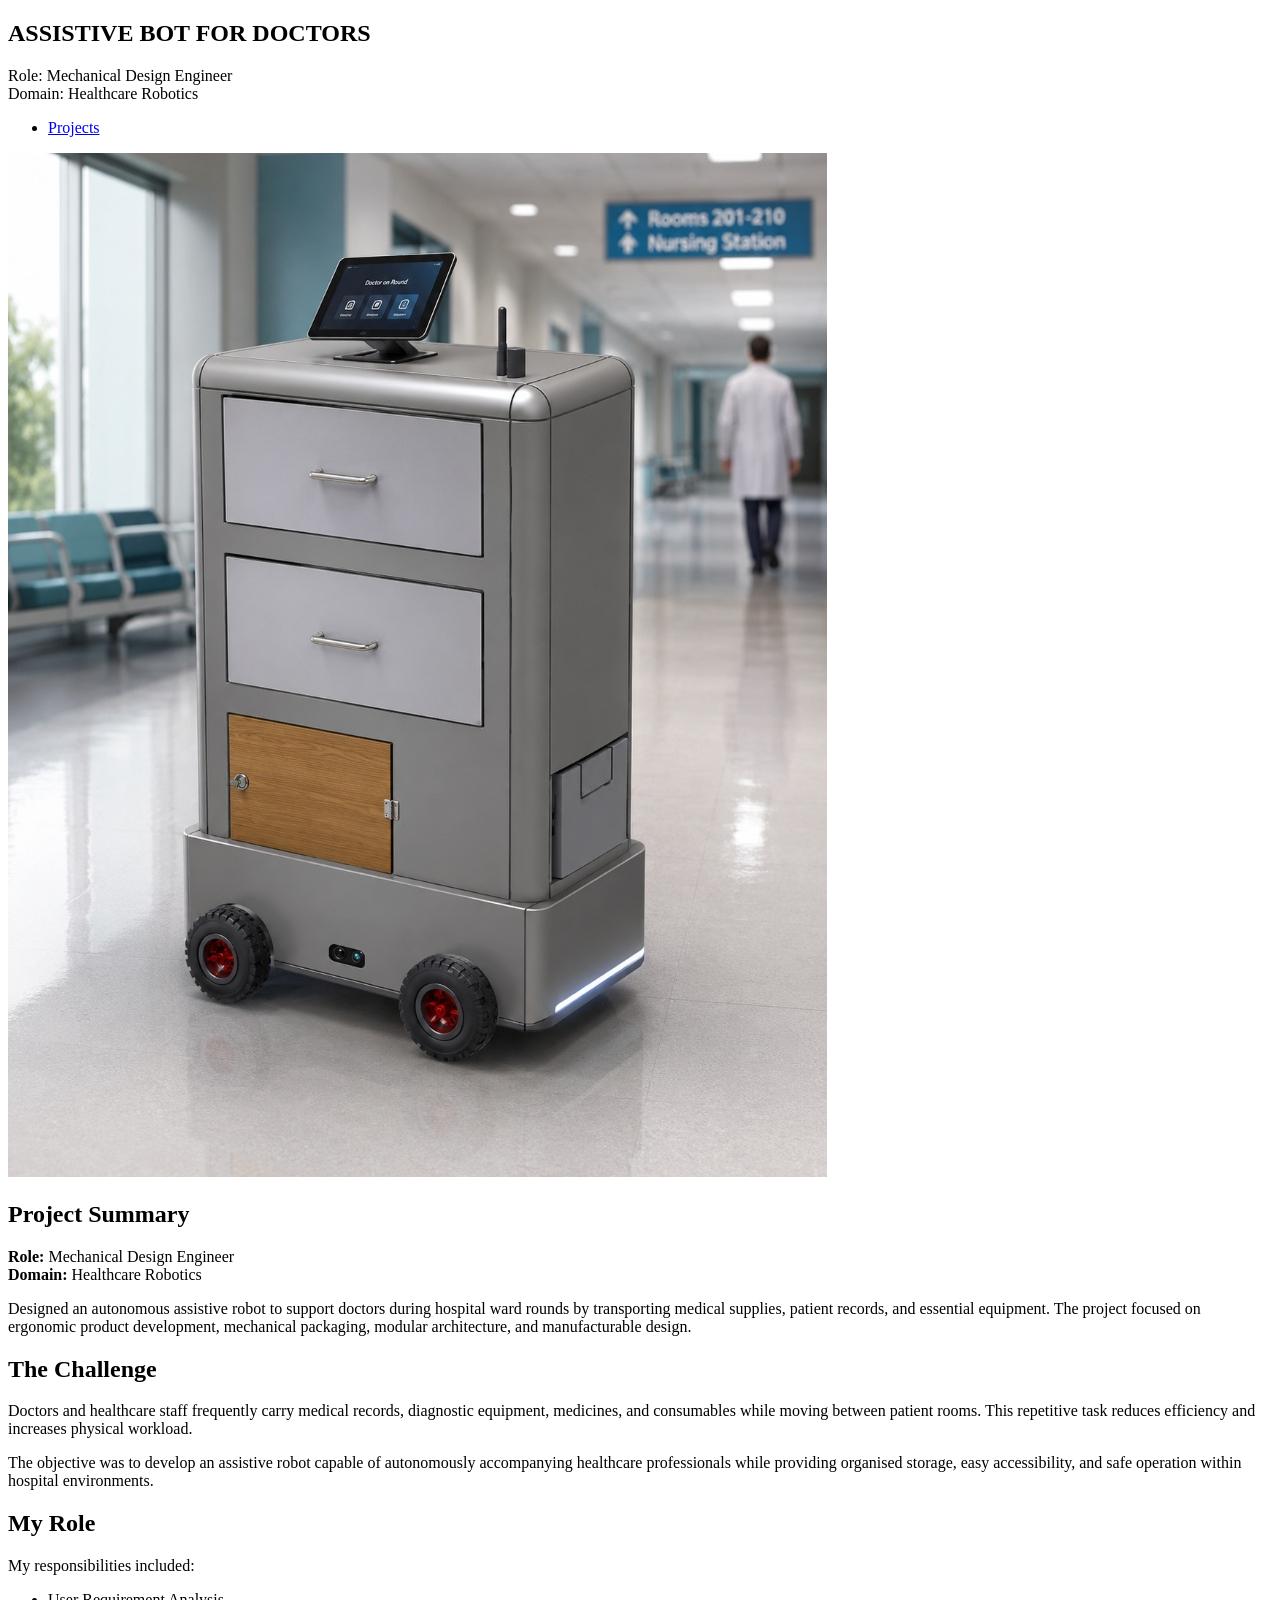
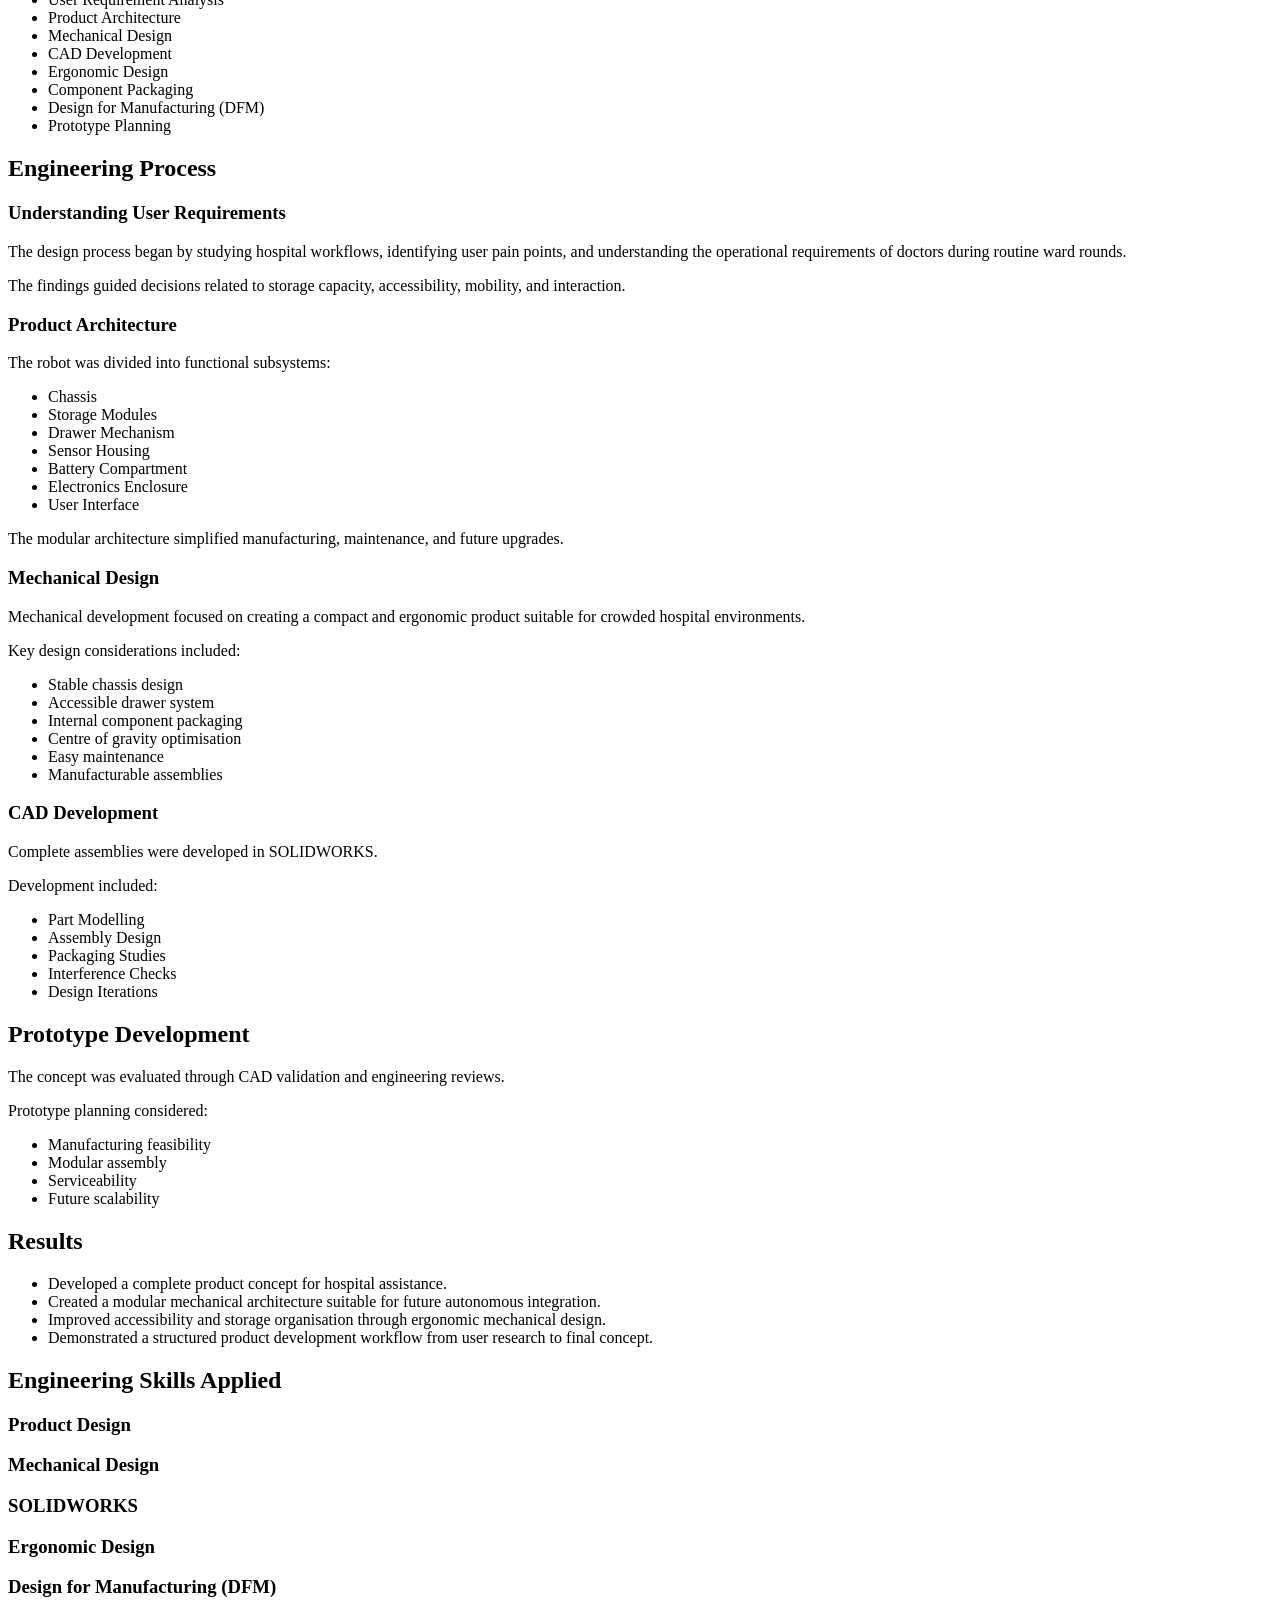
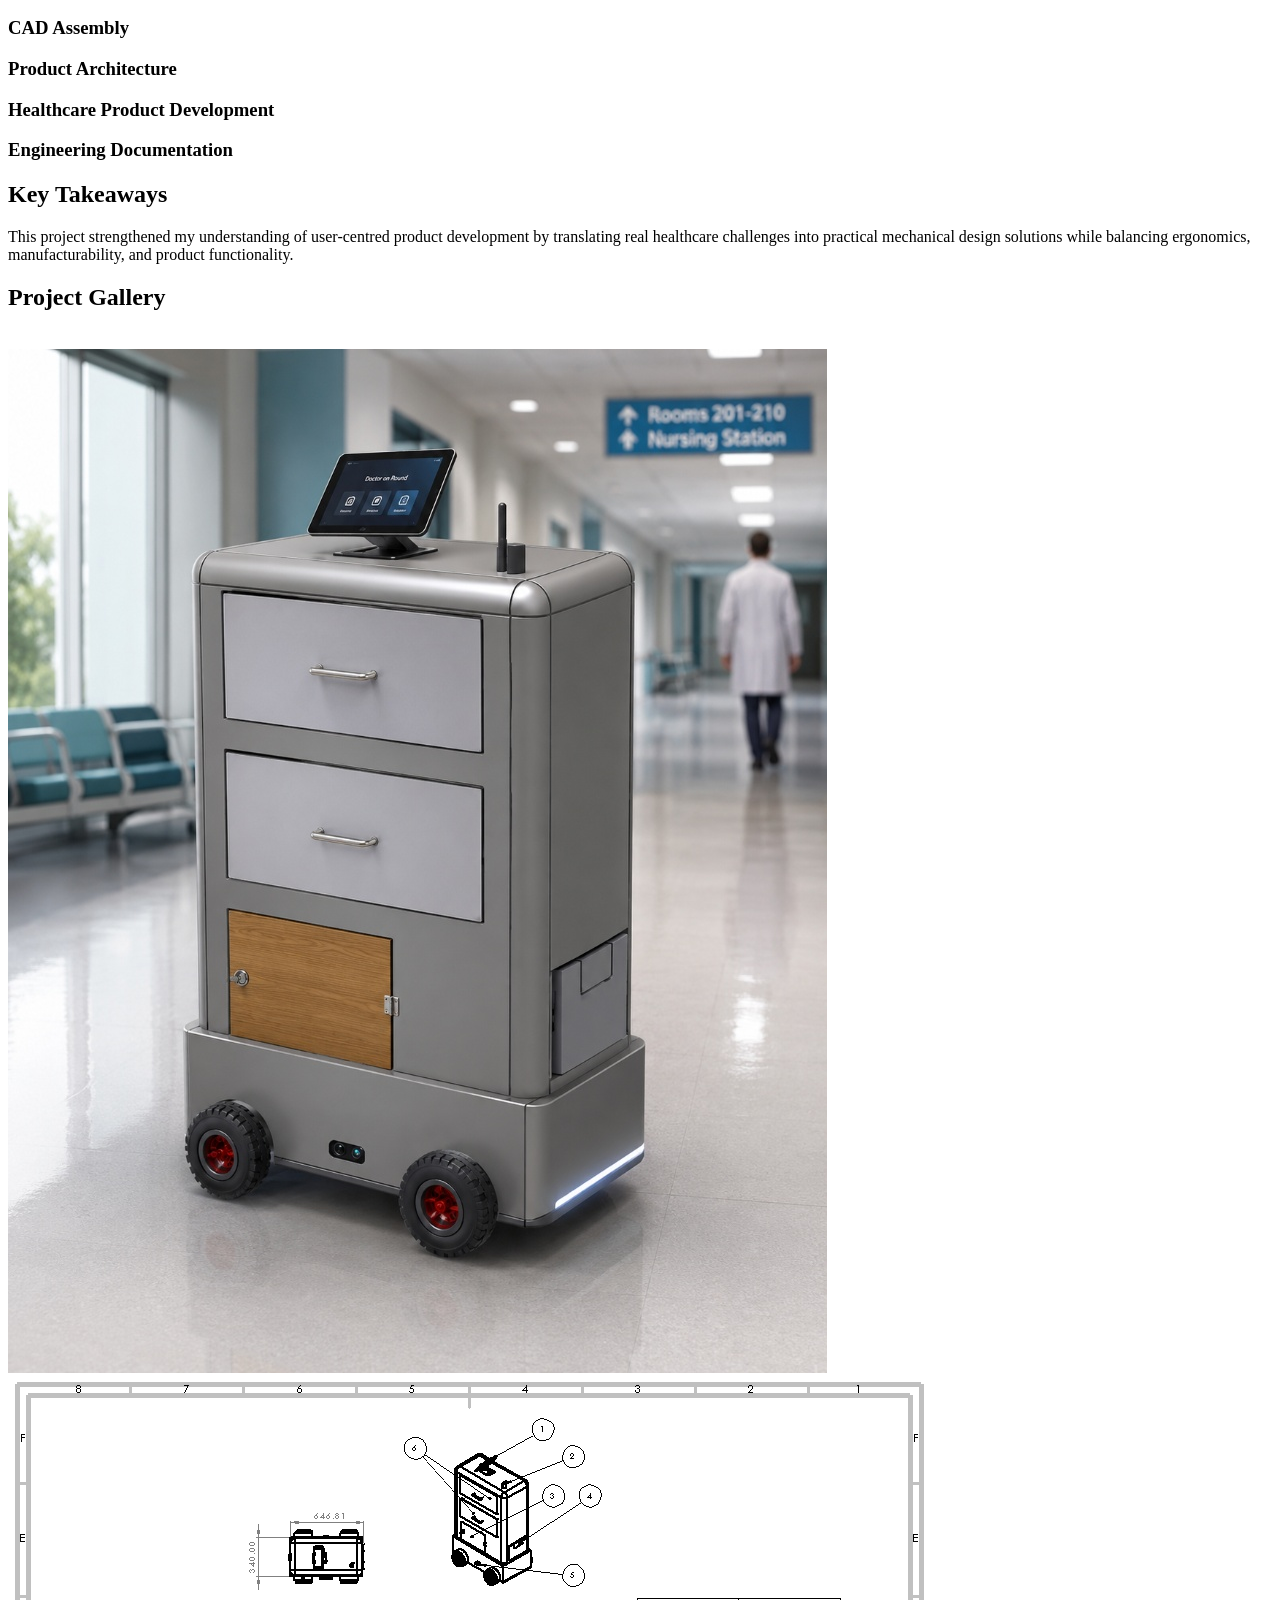
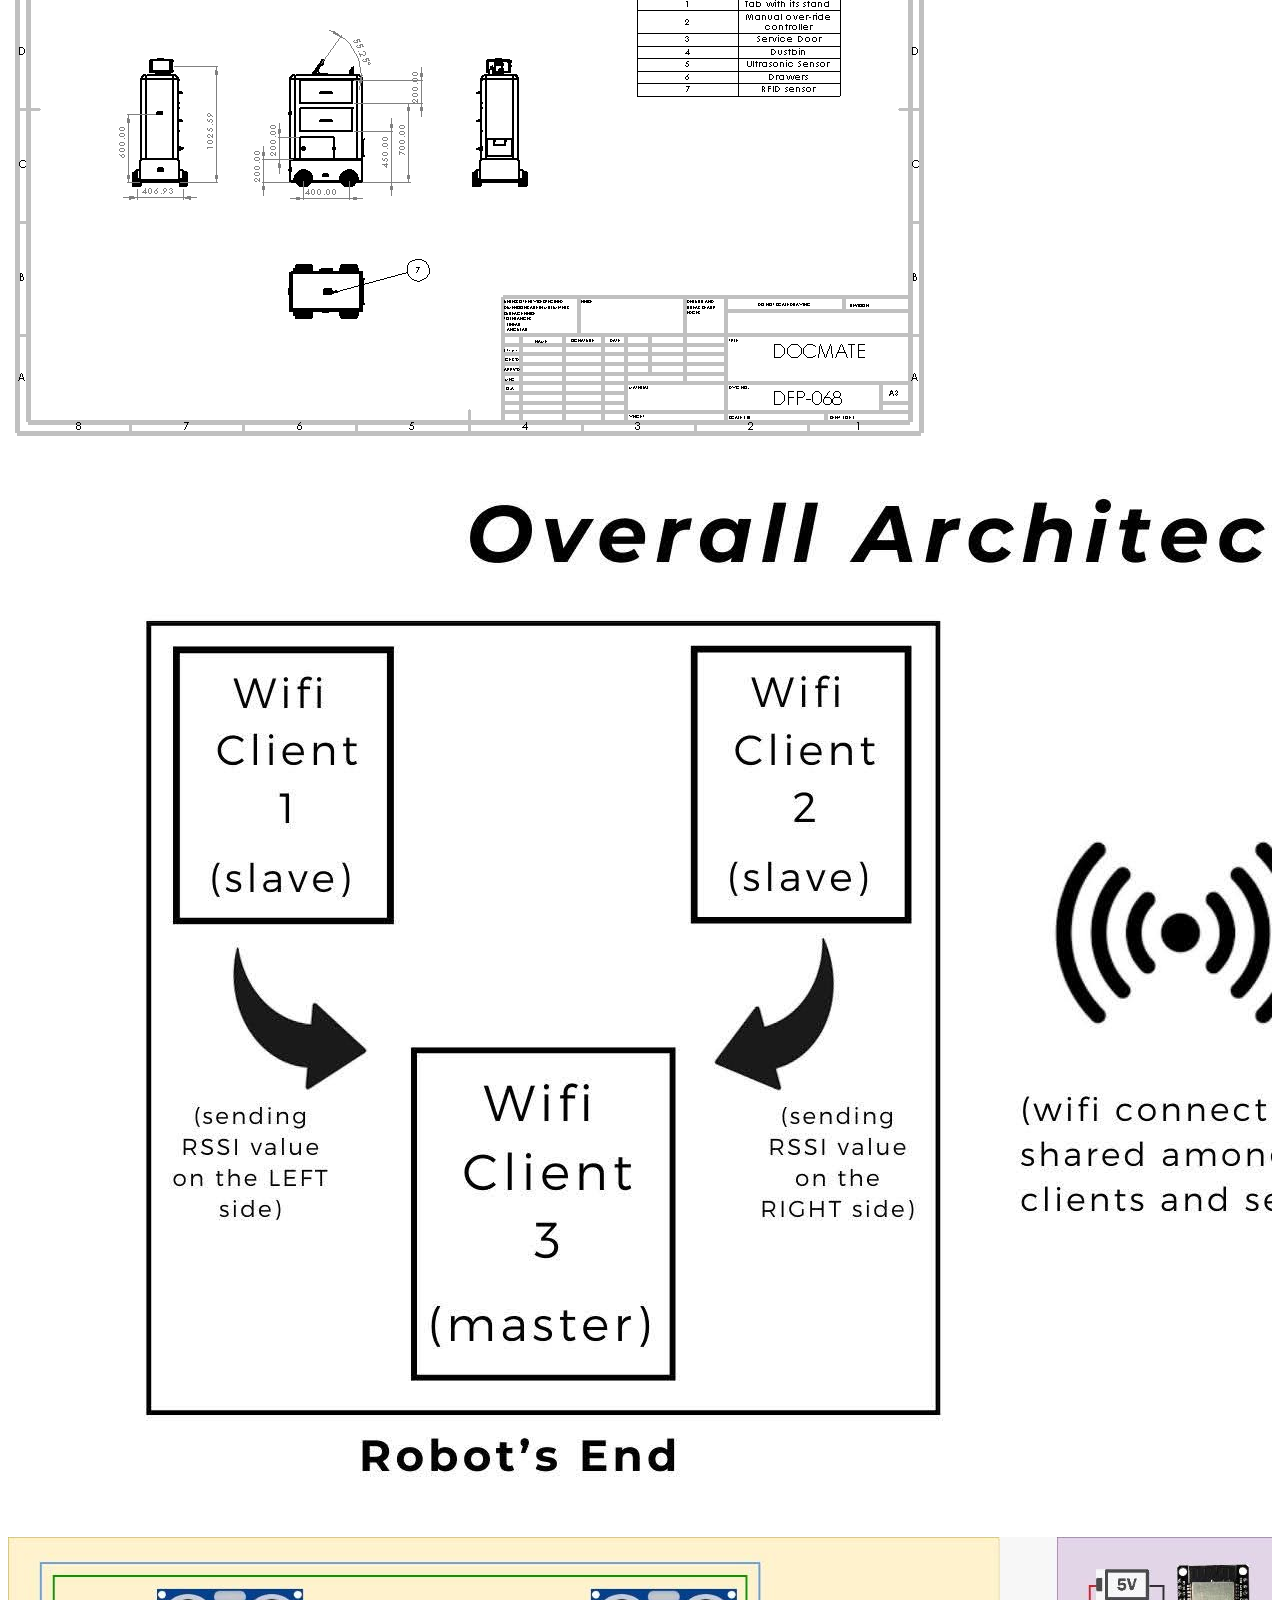
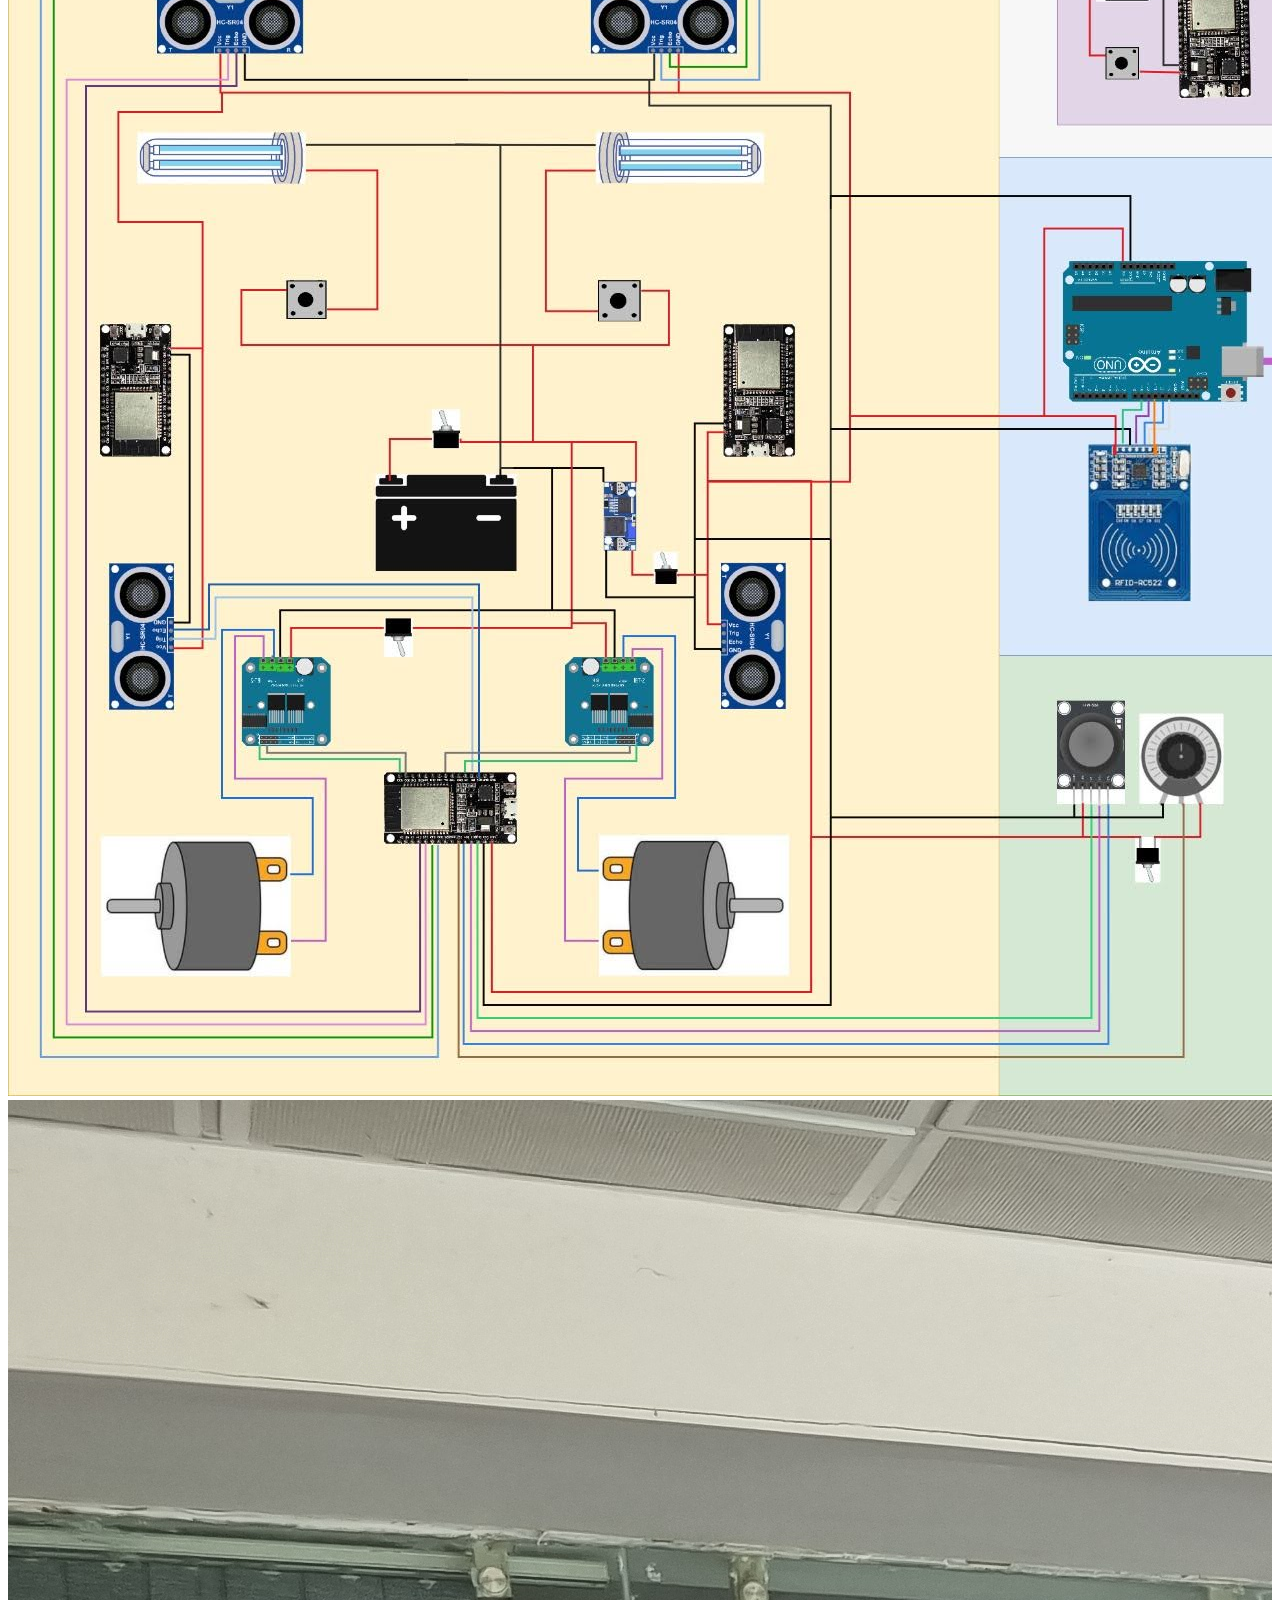
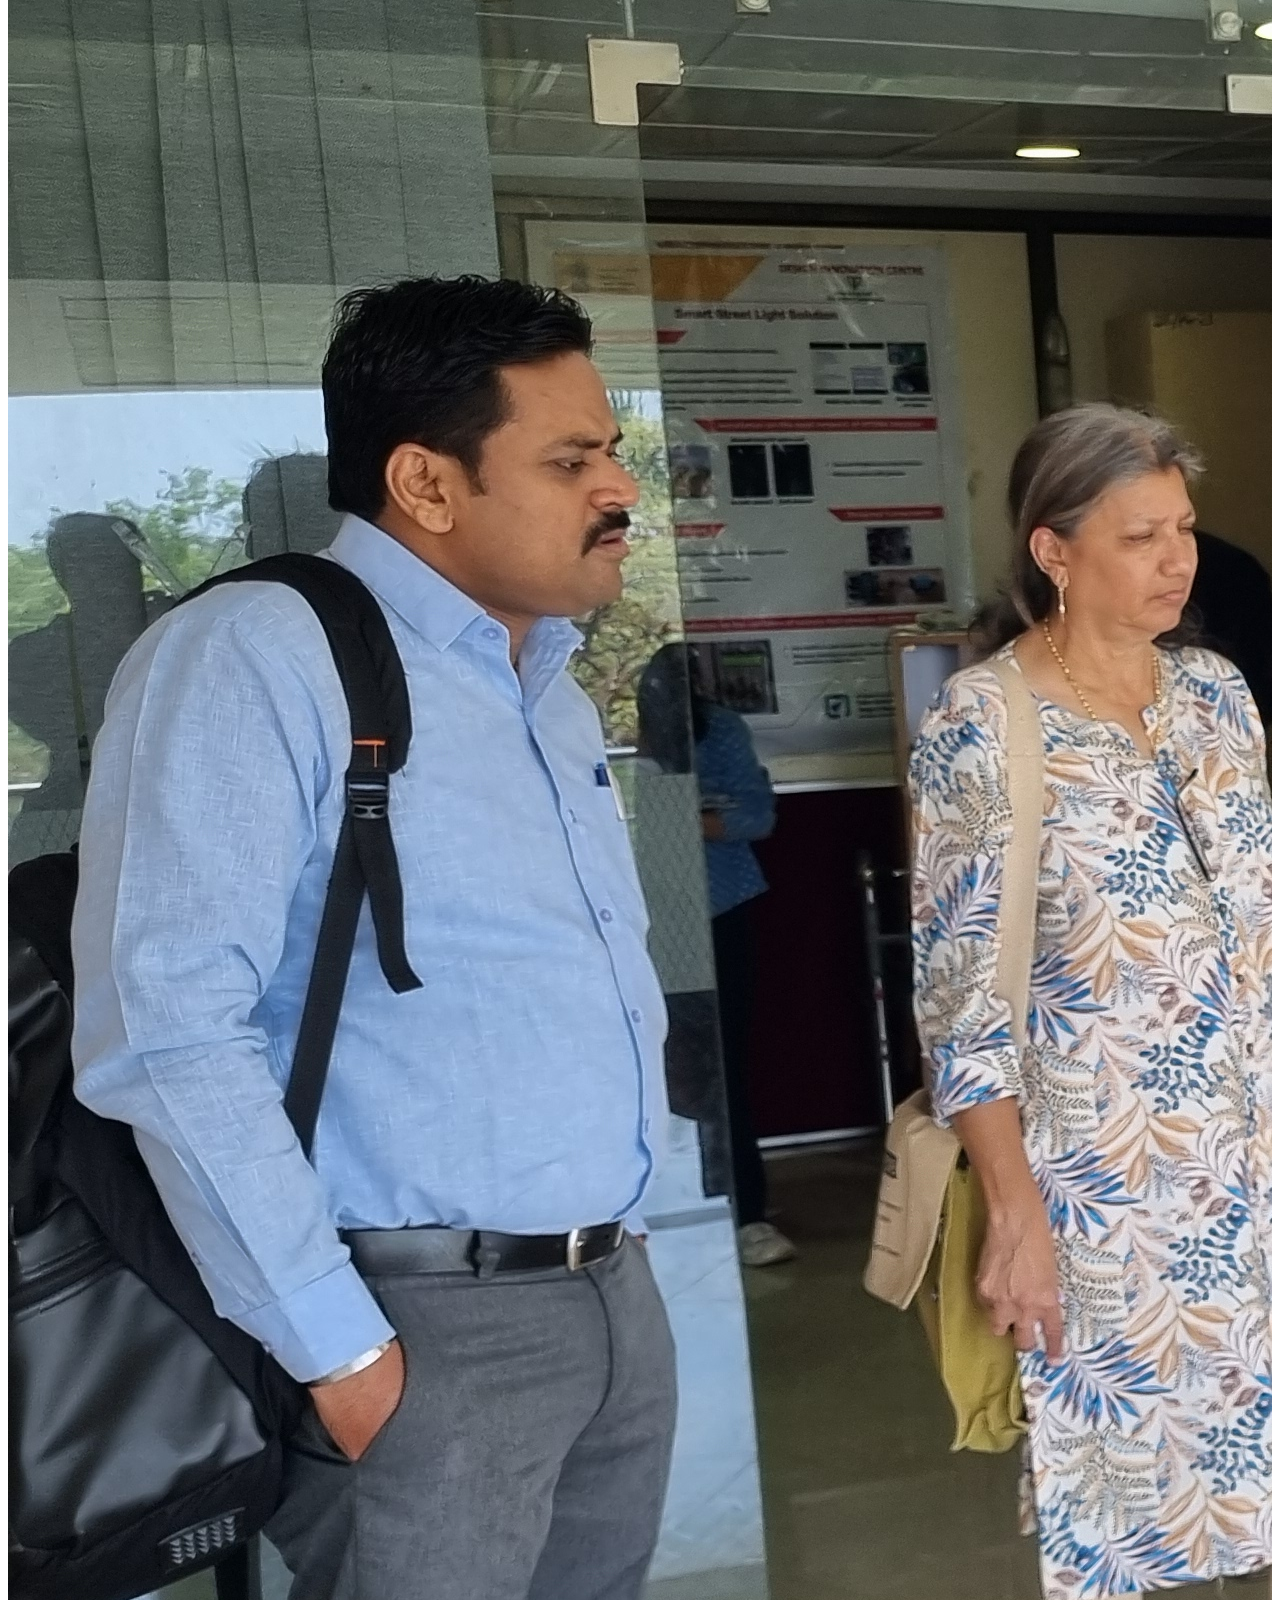
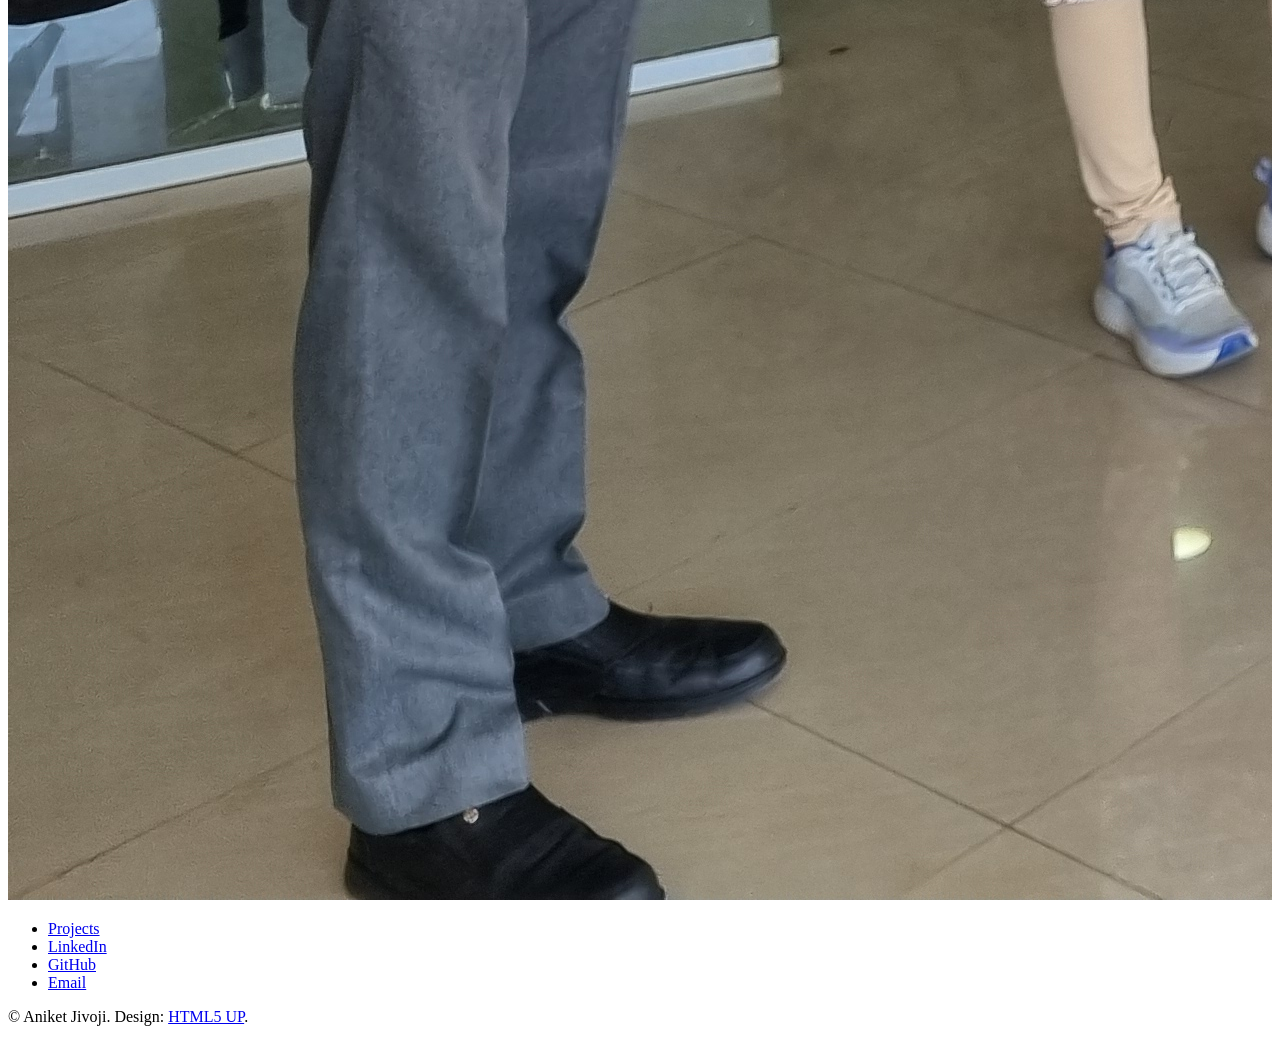
==== commit 960b1086: "commit 3" ====
--- a/assistive-bot-for-doctors.html
+++ b/assistive-bot-for-doctors.html
@@ -27,7 +27,7 @@
 							</ul>
 						</div>
 						<div class="image">
-							<img src="images/pic02.jpg" alt="Assistive bot for doctors project" />
+							<img src="images/Assistive_bot.jpg" alt="Assistive bot for doctors project" />
 						</div>
 					</section>
 
@@ -41,14 +41,11 @@
 					</section>
 
 				<!-- The Challenge -->
-					<section class="spotlight style1 orient-right content-align-left image-position-center onscroll-image-fade-in">
-						<div class="content">
+					<section class="wrapper style1 align-left">
+						<div class="inner">
 							<h2>The Challenge</h2>
 							<p>Doctors and healthcare staff frequently carry medical records, diagnostic equipment, medicines, and consumables while moving between patient rooms. This repetitive task reduces efficiency and increases physical workload.</p>
 							<p>The objective was to develop an assistive robot capable of autonomously accompanying healthcare professionals while providing organised storage, easy accessibility, and safe operation within hospital environments.</p>
-						</div>
-						<div class="image">
-							<img src="images/pic02.jpg" alt="Assistive bot for doctors project" />
 						</div>
 					</section>
 
@@ -114,8 +111,8 @@
 					</section>
 
 				<!-- Prototype Development / Manufacturing -->
-					<section class="spotlight style1 orient-left content-align-left image-position-center onscroll-image-fade-in">
-						<div class="content">
+					<section class="wrapper style1 align-left">
+						<div class="inner">
 							<h2>Prototype Development</h2>
 							<p>The concept was evaluated through CAD validation and engineering reviews.</p>
 							<p>Prototype planning considered:</p>
@@ -125,9 +122,6 @@
 								<li>Serviceability</li>
 								<li>Future scalability</li>
 							</ul>
-						</div>
-						<div class="image">
-							<img src="images/spotlight02.jpg" alt="Assistive bot for doctors prototype development" />
 						</div>
 					</section>
 
@@ -176,9 +170,11 @@
 							<h2>Project Gallery</h2>
 						</div>
 						<div class="gallery style2 medium lightbox onscroll-fade-in">
-							<article><a href="images/pic02.jpg" class="image"><img src="images/pic02.jpg" alt="Assistive bot for doctors project" /></a></article>
-							<article><a href="images/spotlight02.jpg" class="image"><img src="images/spotlight02.jpg" alt="Assistive bot for doctors prototype development" /></a></article>
-							<article><a href="images/gallery/fulls/02.jpg" class="image"><img src="images/gallery/thumbs/02.jpg" alt="Assistive bot for doctors engineering process" /></a></article>
+							<article><a href="images/gallery_for_assistive_bot/1.jpg" class="image"><img src="images/gallery_for_assistive_bot/1.jpg" alt="Assistive bot for doctors project image 1" /></a></article>
+							<article><a href="images/gallery_for_assistive_bot/2.png" class="image"><img src="images/gallery_for_assistive_bot/2.png" alt="Assistive bot for doctors project image 2" /></a></article>
+							<article><a href="images/gallery_for_assistive_bot/3.jpg" class="image"><img src="images/gallery_for_assistive_bot/3.jpg" alt="Assistive bot for doctors project image 3" /></a></article>
+							<article><a href="images/gallery_for_assistive_bot/4.jpg" class="image"><img src="images/gallery_for_assistive_bot/4.jpg" alt="Assistive bot for doctors project image 4" /></a></article>
+							<article><a href="images/gallery_for_assistive_bot/5.jpg" class="image"><img src="images/gallery_for_assistive_bot/5.jpg" alt="Assistive bot for doctors project image 5" /></a></article>
 						</div>
 					</section>
 
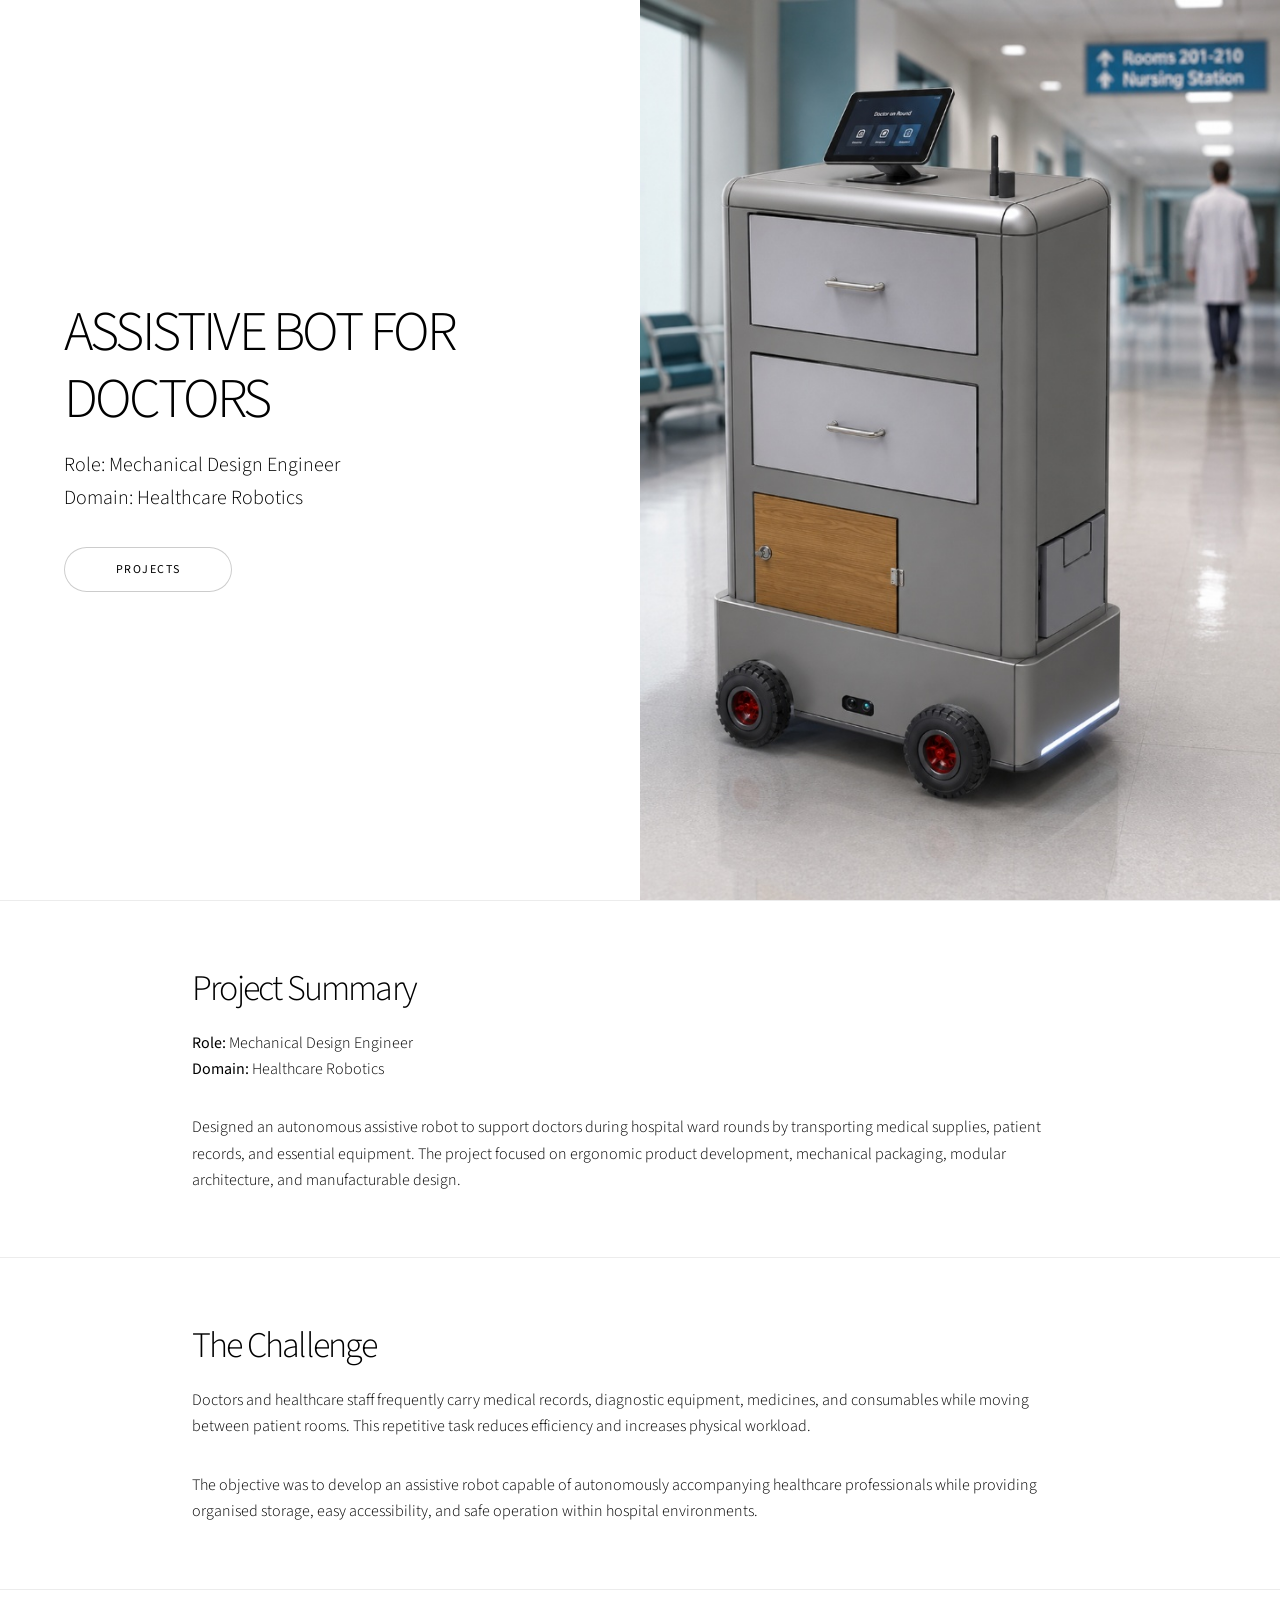
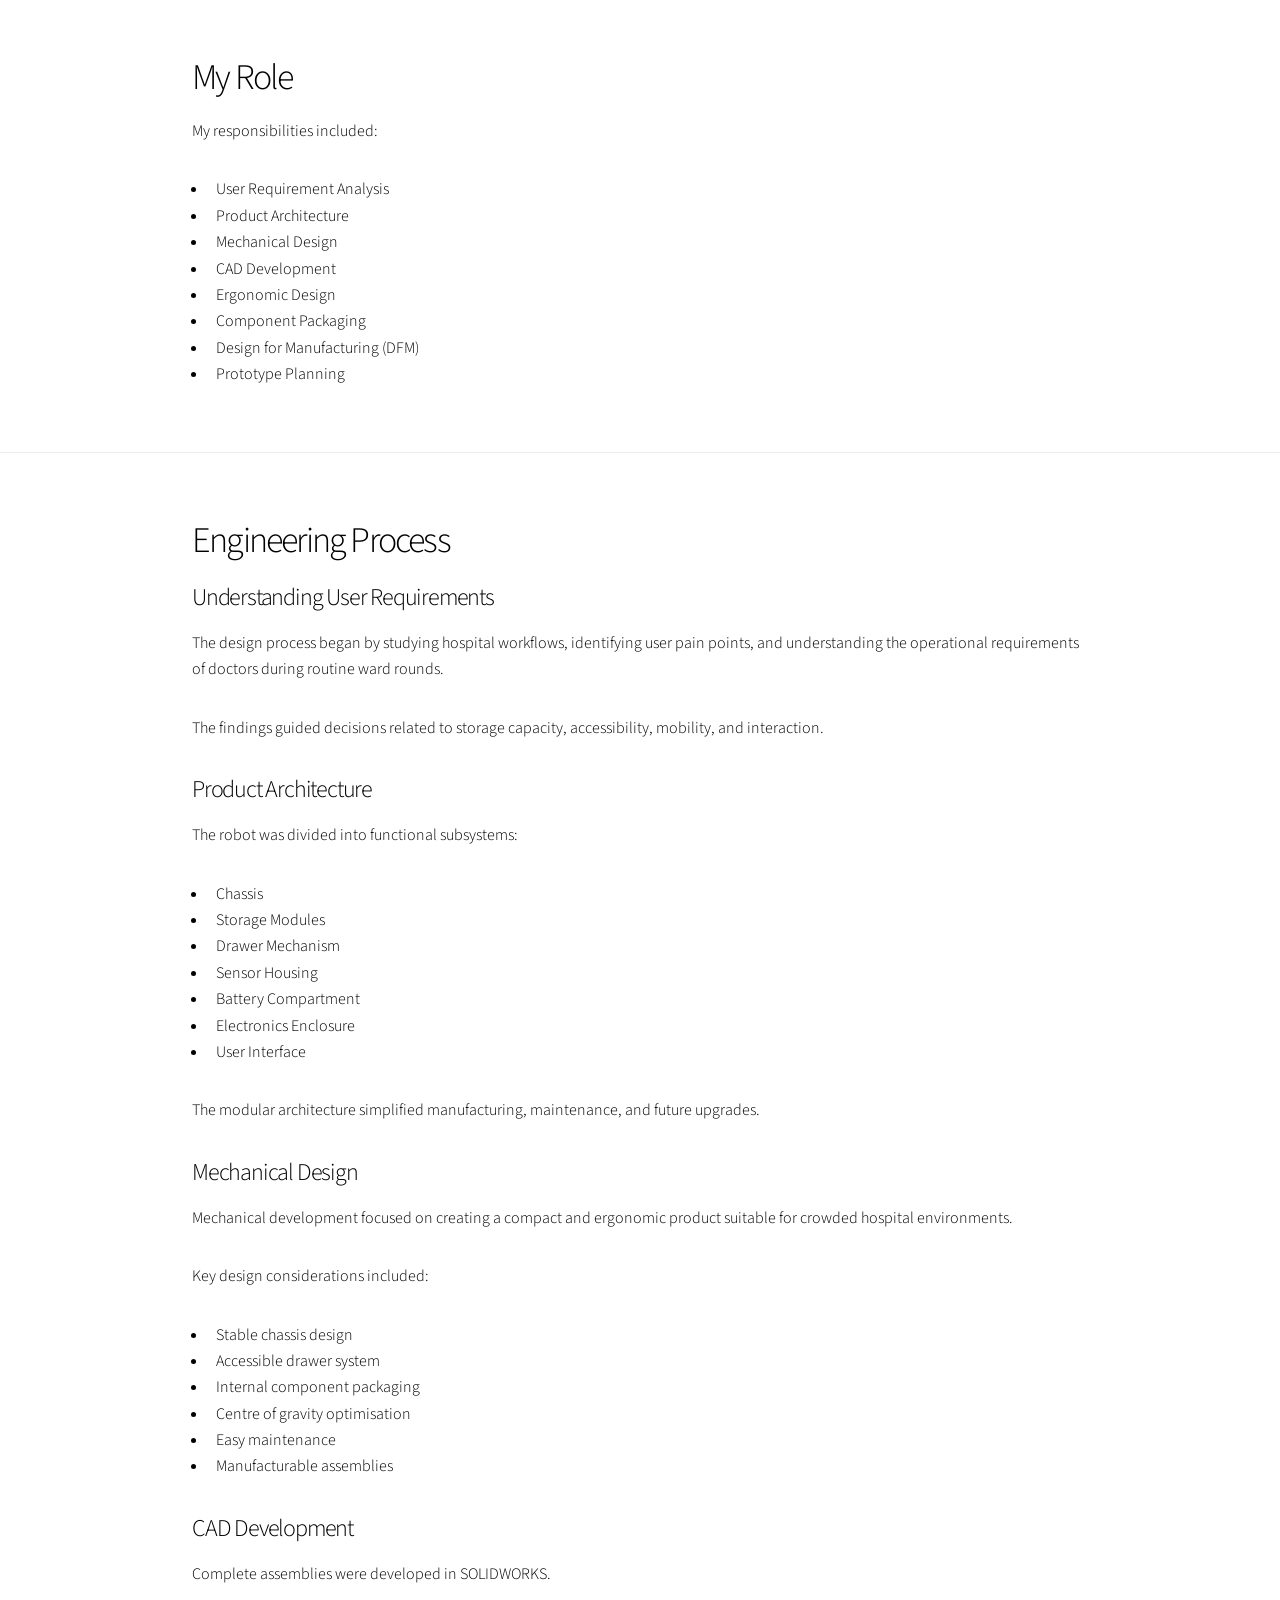
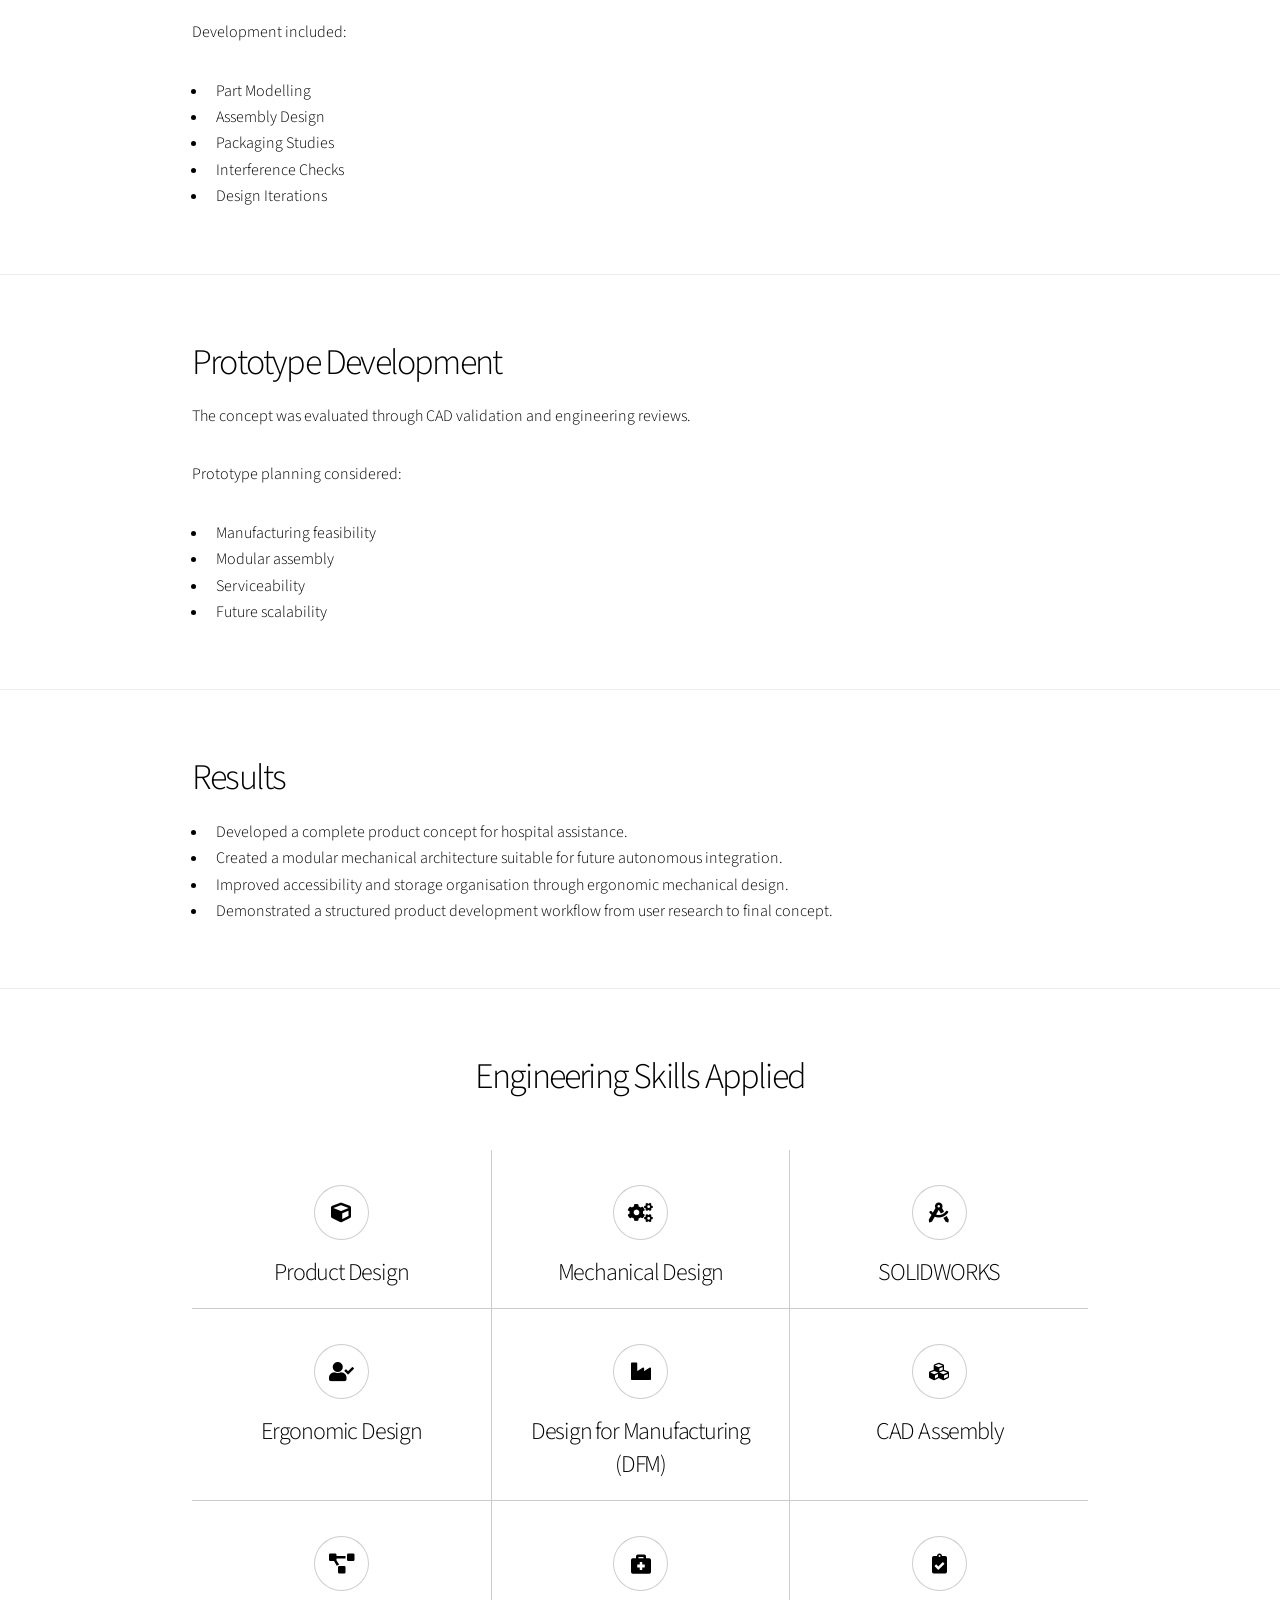
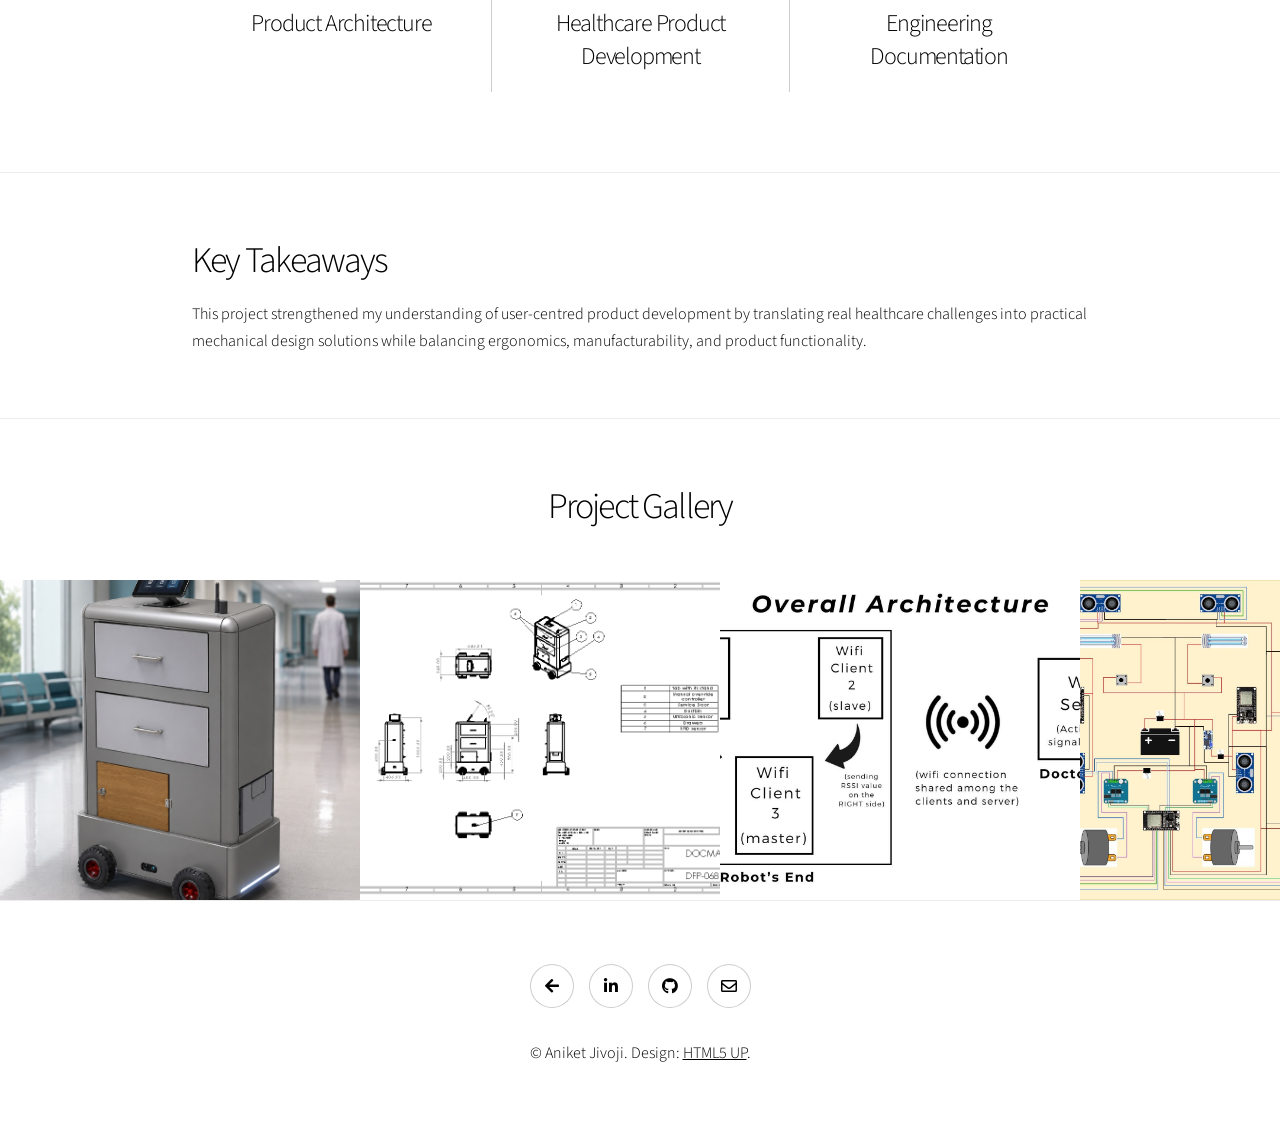
==== commit 7c6809cd: "commit 4" ====
--- a/assistive-bot-for-doctors.html
+++ b/assistive-bot-for-doctors.html
@@ -12,7 +12,7 @@
 		<link rel="stylesheet" href="assets/css/main.css" />
 		<noscript><link rel="stylesheet" href="assets/css/noscript.css" /></noscript>
 	</head>
-	<body class="is-preload">
+	<body class="is-preload project-page">
 
 		<!-- Wrapper -->
 			<div id="wrapper" class="divided">
--- a/assets/css/main.css
+++ b/assets/css/main.css
@@ -8600,4 +8600,45 @@
 
 			#wrapper.divided > .invert:first-child {
 				box-shadow: none !important;
-			}+			}
+
+/* Portfolio image adjustments */
+
+	body.home-page .banner.style1 .image,
+	body.home-page .spotlight.style1 .image {
+		background-color: #ffffff;
+	}
+
+		body.home-page .banner.style1 .image img,
+		body.home-page .spotlight.style1 .image img {
+			-moz-object-fit: contain;
+			-webkit-object-fit: contain;
+			-ms-object-fit: contain;
+			object-fit: contain;
+		}
+
+	body.project-page .gallery.style2 {
+		height: 20rem;
+	}
+
+		body.project-page .gallery.style2 > .inner,
+		body.project-page .gallery.style2 article,
+		body.project-page .gallery.style2 article .image {
+			height: 100%;
+		}
+
+		body.project-page .gallery.style2 article .image img {
+			height: 100%;
+			-moz-object-fit: cover;
+			-webkit-object-fit: cover;
+			-ms-object-fit: cover;
+			object-fit: cover;
+		}
+
+	@media screen and (max-width: 736px) {
+
+		body.project-page .gallery.style2 {
+			height: 16rem;
+		}
+
+	}
